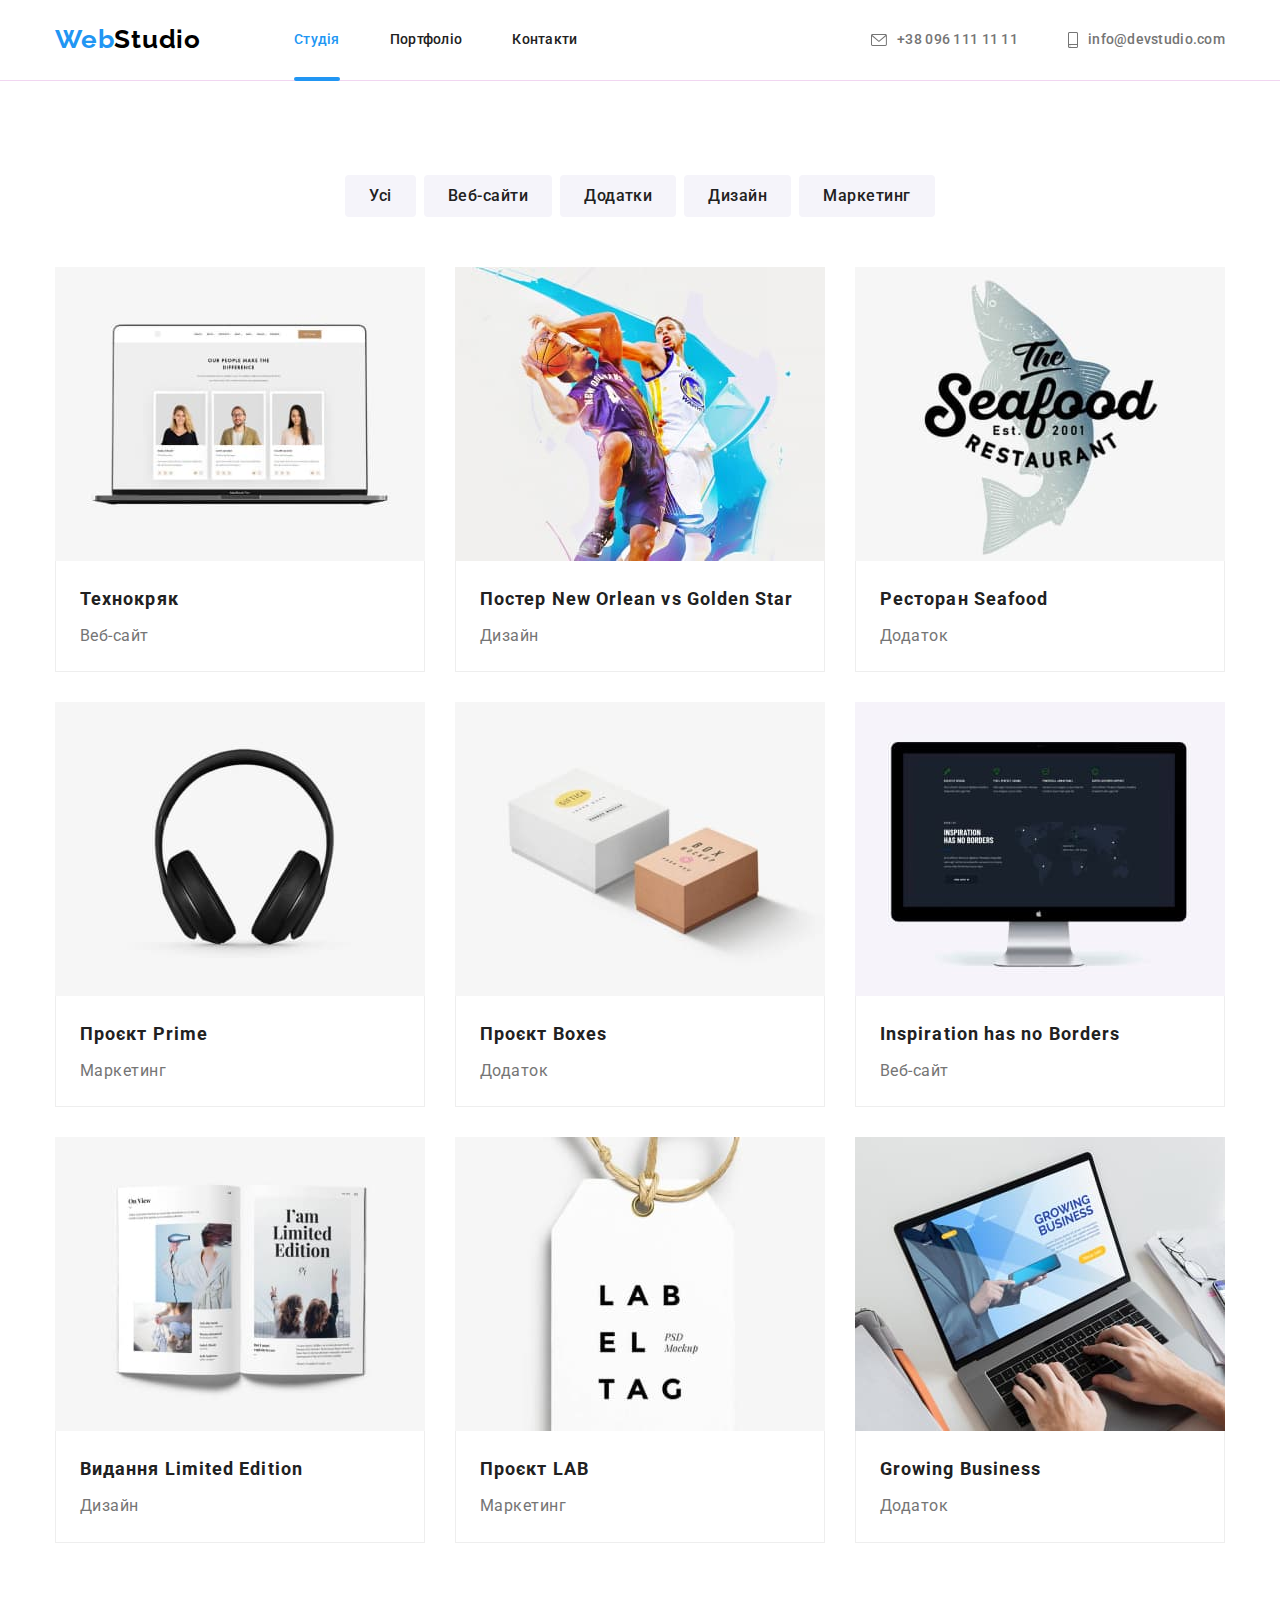
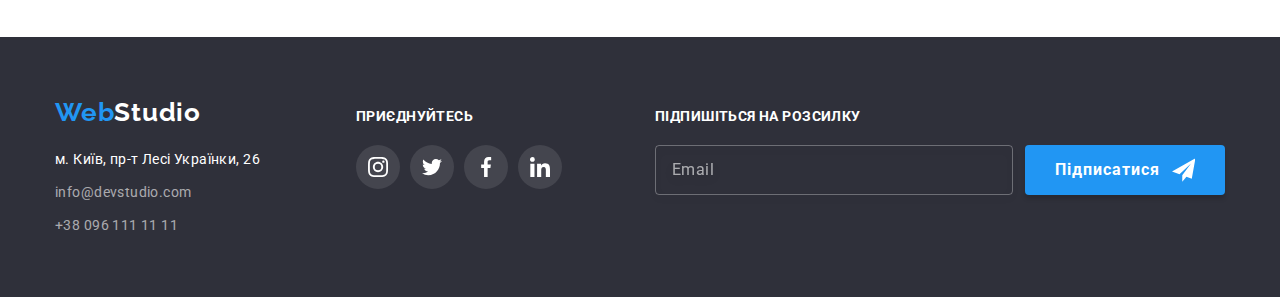
==== portfolio.html @ 98a3b534 "SASS, BEM" ====
<!DOCTYPE html>
<html lang="uk">
  <head>
    <meta charset="UTF-8" />
    <meta http-equiv="X-UA-Compatible" content="IE=edge" />
    <meta name="viewport" content="width=device-width, initial-scale=1.0" />
    <title>WebStudio</title>
    <link
      href="https://fonts.googleapis.com/css2?family=Raleway:wght@700&family=Roboto:wght@400;500;700;900&display=swap"
      rel="stylesheet"
    />
    <link rel="stylesheet" href="./sass/base/_normalize.scss" />
    <link rel="stylesheet" href="./css/main.min.css" />
  </head>
  <body>
    <header class="header">
      <div class="container header-flex">
        <a class="main-logo__link" href="./index.html"
          >Web<span class="main-logo__header">Studio</span></a
        >
        <nav>
          <ul class="site-nav">
            <li class="site-nav__item">
              <a class="site-nav__link site-nav__current" href="./index.html">Студія</a>
            </li>
            <li class="site-nav__item">
              <a class="site-nav__link" href="./portfolio.html">Портфоліо</a>
            </li>
            <li class="site-nav__item"><a class="site-nav__link" href="#">Контакти</a></li>
          </ul>
        </nav>
        <ul class="site-contact">
          <li class="site-contact__item">
            <a class="site-contact__link" href="tel:+380961111111"
              ><span
                ><svg class="site-contact__icon" width="16px" height="12px">
                  <use href="./images/icons.svg#icon-envelope"></use>
                </svg> </span
              >+38 096 111 11 11</a
            >
          </li>
          <li class="site-contact__item">
            <a class="site-contact__link" href="mailto:info@devstudio.com"
              ><span
                ><svg class="site-contact__icon" width="10px" height="16px">
                  <use href="./images/icons.svg#icon-smartphone"></use>
                </svg> </span
              >info@devstudio.com</a
            >
          </li>
        </ul>
      </div>
    </header>
    <main>
      <section class="section">
        <div class="container">
          <ul class="btn-filtr">
            <li class="button-filtr"><button type="button" class="filtr">Усі</button></li>
            <li class="button-filtr"><button type="button" class="filtr">Веб-сайти</button></li>
            <li class="button-filtr"><button type="button" class="filtr">Додатки</button></li>
            <li class="button-filtr"><button type="button" class="filtr">Дизайн</button></li>
            <li class="button-filtr"><button type="button" class="filtr">Маркетинг</button></li>
          </ul>
          <ul class="flex-filtr">
            <li class="filtr-card">
              <a class="portfolio-card" href="#">
                <div class="card-hiden">
                  <img class="image" src="./images/portfolio1.jpg" alt="Макбук" width="370" />
                  <div class="card-overlay">
                    <div class="text-overlay">
                      <p>
                        Ресурс пропонує комплексні пропозиції з різним рівнем функціоналу та
                        сервісів. Все це дозволить відвідувачу отримати вичерпні відомості про
                        компанію чи приватну особу.
                      </p>
                    </div>
                  </div>
                </div>
                <div class="filtr-text">
                  <h3 class="filtr-title">Технокряк</h3>
                  <p class="filtr-item">Веб-сайт</p>
                </div>
              </a>
            </li>
            <li class="filtr-card">
              <a class="portfolio-card" href="#"
                ><div class="card-hiden">
                  <img class="image" src="./images/portfolio2.jpg" alt="Макбук" width="370" />
                  <div class="card-overlay">
                    <div class="text-overlay">
                      <p>
                        Ресурс пропонує комплексні пропозиції з різним рівнем функціоналу та
                        сервісів. Все це дозволить відвідувачу отримати вичерпні відомості про
                        компанію чи приватну особу.
                      </p>
                    </div>
                  </div>
                </div>
                <div class="filtr-text">
                  <h3 class="filtr-title">Постер New Orlean vs Golden Star</h3>
                  <p class="filtr-item">Дизайн</p>
                </div></a
              >
            </li>
            <li class="filtr-card">
              <a class="portfolio-card" href="#"
                ><div class="card-hiden">
                  <img class="image" src="./images/portfolio3.jpg" alt="Макбук" width="370" />
                  <div class="card-overlay">
                    <div class="text-overlay">
                      <p>
                        Ресурс пропонує комплексні пропозиції з різним рівнем функціоналу та
                        сервісів. Все це дозволить відвідувачу отримати вичерпні відомості про
                        компанію чи приватну особу.
                      </p>
                    </div>
                  </div>
                </div>
                <div class="filtr-text">
                  <h3 class="filtr-title">Ресторан Seafood</h3>
                  <p class="filtr-item">Додаток</p>
                </div></a
              >
            </li>
            <li class="filtr-card">
              <a class="portfolio-card" href="#">
                <div class="card-hiden">
                  <img class="image" src="./images/portfolio4.jpg" alt="Макбук" width="370" />
                  <div class="card-overlay">
                    <div class="text-overlay">
                      <p>
                        Ресурс пропонує комплексні пропозиції з різним рівнем функціоналу та
                        сервісів. Все це дозволить відвідувачу отримати вичерпні відомості про
                        компанію чи приватну особу.
                      </p>
                    </div>
                  </div>
                </div>
                <div class="filtr-text">
                  <h3 class="filtr-title">Проєкт Prime</h3>
                  <p class="filtr-item">Маркетинг</p>
                </div></a
              >
            </li>
            <li class="filtr-card">
              <a class="portfolio-card" href="#"
                ><div class="card-hiden">
                  <img class="image" src="./images/portfolio5.jpg" alt="Макбук" width="370" />
                  <div class="card-overlay">
                    <div class="text-overlay">
                      <p>
                        Ресурс пропонує комплексні пропозиції з різним рівнем функціоналу та
                        сервісів. Все це дозволить відвідувачу отримати вичерпні відомості про
                        компанію чи приватну особу.
                      </p>
                    </div>
                  </div>
                </div>
                <div class="filtr-text">
                  <h3 class="filtr-title">Проєкт Boxes</h3>
                  <p class="filtr-item">Додаток</p>
                </div></a
              >
            </li>
            <li class="filtr-card">
              <a class="portfolio-card" href="#"
                ><div class="card-hiden">
                  <img class="image" src="./images/portfolio6.jpg" alt="Макбук" width="370" />
                  <div class="card-overlay">
                    <div class="text-overlay">
                      <p>
                        Ресурс пропонує комплексні пропозиції з різним рівнем функціоналу та
                        сервісів. Все це дозволить відвідувачу отримати вичерпні відомості про
                        компанію чи приватну особу.
                      </p>
                    </div>
                  </div>
                </div>
                <div class="filtr-text">
                  <h3 class="filtr-title">Inspiration has no Borders</h3>
                  <p class="filtr-item">Веб-сайт</p>
                </div></a
              >
            </li>
            <li class="filtr-card">
              <a class="portfolio-card" href="#"
                ><div class="card-hiden">
                  <img class="image" src="./images/portfolio7.jpg" alt="Макбук" width="370" />
                  <div class="card-overlay">
                    <div class="text-overlay">
                      <p>
                        Ресурс пропонує комплексні пропозиції з різним рівнем функціоналу та
                        сервісів. Все це дозволить відвідувачу отримати вичерпні відомості про
                        компанію чи приватну особу.
                      </p>
                    </div>
                  </div>
                </div>
                <div class="filtr-text">
                  <h3 class="filtr-title">Видання Limited Edition</h3>
                  <p class="filtr-item">Дизайн</p>
                </div></a
              >
            </li>
            <li class="filtr-card">
              <a class="portfolio-card" href="#"
                ><div class="card-hiden">
                  <img class="image" src="./images/portfolio8.jpg" alt="Макбук" width="370" />
                  <div class="card-overlay">
                    <div class="text-overlay">
                      <p>
                        Ресурс пропонує комплексні пропозиції з різним рівнем функціоналу та
                        сервісів. Все це дозволить відвідувачу отримати вичерпні відомості про
                        компанію чи приватну особу.
                      </p>
                    </div>
                  </div>
                </div>
                <div class="filtr-text">
                  <h3 class="filtr-title">Проєкт LAB</h3>
                  <p class="filtr-item">Маркетинг</p>
                </div></a
              >
            </li>
            <li class="filtr-card">
              <a class="portfolio-card" href="#"
                ><div class="card-hiden">
                  <img class="image" src="./images/portfolio9.jpg" alt="Макбук" width="370" />
                  <div class="card-overlay">
                    <div class="text-overlay">
                      <p>
                        Ресурс пропонує комплексні пропозиції з різним рівнем функціоналу та
                        сервісів. Все це дозволить відвідувачу отримати вичерпні відомості про
                        компанію чи приватну особу.
                      </p>
                    </div>
                  </div>
                </div>
                <div class="filtr-text">
                  <h3 class="filtr-title">Growing Business</h3>
                  <p class="filtr-item">Додаток</p>
                </div></a
              >
            </li>
          </ul>
        </div>
      </section>
    </main>
    <footer class="page-footer">
      <div class="container footer">
        <div class="box-communications">
          <a class="main-logo__link" href="./index.html"
            >Web<span class="main-logo__footer">Studio</span></a
          >
          <address>
            <ul>
              <li class="contact-footer">
                <a
                  class="contact-footer__map"
                  href="https://goo.gl/maps/gBdrRbUzEKDrqzJC9"
                  target="_blank"
                  rel="noopener noreferrer nofollow"
                >
                  м. Київ, пр-т Лесі Українки, 26
                </a>
              </li>
              <li class="contact-footer">
                <a class="contact-footer__link" href="mailto:info@devstudio.com"
                  >info@devstudio.com</a
                >
              </li>
              <li class="contact-footer">
                <a class="contact-footer__link" href="tel:+380961111111">+38 096 111 11 11</a>
              </li>
            </ul>
          </address>
        </div>
        <div class="box-subscribe">
          <h2 class="subscribe-caption">приєднуйтесь</h2>
          <ul class="subscribe-set">
            <li class="subscribe-set__item">
              <a class="subscribe-set__link" href="#">
                <svg width="20" height="20">
                  <use href="./images/icons.svg#icon-instagram"></use>
                </svg>
              </a>
            </li>
            <li class="subscribe-set__item">
              <a class="subscribe-set__link" href="#">
                <svg width="20" height="20">
                  <use href="./images/icons.svg#icon-twitter"></use>
                </svg>
              </a>
            </li>
            <li class="subscribe-set__item">
              <a class="subscribe-set__link" href="#">
                <svg width="20" height="20">
                  <use href="./images/icons.svg#icon-facebook"></use>
                </svg>
              </a>
            </li>
            <li class="subscribe-set__item">
              <a class="subscribe-set__link" href="#">
                <svg width="20" height="20">
                  <use href="./images/icons.svg#icon-linkedin"></use>
                </svg>
              </a>
            </li>
          </ul>
        </div>
        <div class="box-spam">
          <p class="spam-caption">Підпишіться на розсилку</p>
          <form class="form-spam" action="">
            <label></label>
            <input
              class="form-spam__input"
              type="email"
              name="mail"
              id="mail"
              placeholder="Email"
            />
            <button class="form-spam__button" type="submit">
              Підписатися<svg class="form-spam__icon">
                <use href="./images/icons.svg#telegram-icon"></use>
              </svg>
            </button>
          </form>
        </div>
      </div>
    </footer>
  </body>
</html>
---- css/main.min.css ----
:root{--main-text-color: rgba(33, 33, 33, 1);--lead-text-color: rgba(117, 117, 117, 1);--accent-text-color: rgba(255, 255, 255, 1);--accent-color: rgba(255, 255, 255, 0.6);--hover-text-color: rgba(33, 150, 243, 1);--primary-bg-color: rgba(47, 48, 58, 1);--logo-text-color: rgba(0, 0, 0, 1);--function-time: cubic-bezier(0.4, 0, 0.2, 1)}/*! modern-normalize v1.1.0 | MIT License | https://github.com/sindresorhus/modern-normalize */*,::before,::after{-webkit-box-sizing:border-box;box-sizing:border-box}html{line-height:1.15;-webkit-text-size-adjust:100%;-moz-tab-size:4;-o-tab-size:4;tab-size:4}body{margin:0;font-family:system-ui,-apple-system,"Segoe UI",Roboto,Helvetica,Arial,sans-serif,"Apple Color Emoji","Segoe UI Emoji"}hr{height:0;color:inherit}abbr[title]{-webkit-text-decoration:underline dotted;text-decoration:underline dotted}b,strong{font-weight:bolder}code,kbd,samp,pre{font-family:ui-monospace,SFMono-Regular,Consolas,"Liberation Mono",Menlo,monospace;font-size:1em}small{font-size:80%}sub,sup{font-size:75%;line-height:0;position:relative;vertical-align:baseline}sub{bottom:-0.25em}sup{top:-0.5em}table{text-indent:0;border-color:inherit}button,input,optgroup,select,textarea{font-family:inherit;font-size:100%;line-height:1.15;margin:0}button,select{text-transform:none}button,[type=button],[type=reset],[type=submit]{-webkit-appearance:button}::-moz-focus-inner{border-style:none;padding:0}:-moz-focusring{outline:1px dotted ButtonText}:-moz-ui-invalid{box-shadow:none}legend{padding:0}progress{vertical-align:baseline}::-webkit-inner-spin-button,::-webkit-outer-spin-button{height:auto}[type=search]{-webkit-appearance:textfield;outline-offset:-2px}::-webkit-search-decoration{-webkit-appearance:none}::-webkit-file-upload-button{-webkit-appearance:button;font:inherit}summary{display:list-item}body{color:var(--main-text-color);font-family:"roboto",sans-serif;background-color:var(--accent-text-color)}a{text-decoration:none}h1,h2,h3,p{margin:0;padding:0}img{display:block;max-width:100%;height:auto}ul{list-style:none;margin:0;padding:0}.container{width:1200px;padding-left:15px;padding-right:15px;margin:0 auto}.section{padding-top:94px;padding-bottom:94px}.header{border-bottom:1px solid rgba(238,204,238,.8)}.header-flex{display:-webkit-box;display:-ms-flexbox;display:flex;-webkit-box-align:center;-ms-flex-align:center;align-items:center}.site-nav{display:-webkit-box;display:-ms-flexbox;display:flex;padding-left:93px}.site-nav__item:not(:last-child){margin-right:50px}.site-nav__link{position:relative;display:block;padding-top:32px;padding-bottom:32px;color:inherit;font-family:inherit;font-weight:500;font-size:14px;line-height:1.14;letter-spacing:.02em;-webkit-transition:color 250ms var(--function-time);transition:color 250ms var(--function-time)}.site-nav__link:hover,.site-nav__link:focus{color:var(--hover-text-color)}.site-nav__current{color:var(--hover-text-color)}.site-nav__current::after{position:absolute;left:0;bottom:-1px;content:"";display:block;width:100%;height:4px;background-color:var(--hover-text-color);border-radius:4px}.site-contact{display:-webkit-box;display:-ms-flexbox;display:flex;margin-left:auto}.site-contact__item:not(:last-child){margin-right:50px}.site-contact__link{display:-webkit-box;display:-ms-flexbox;display:flex;-webkit-box-align:center;-ms-flex-align:center;align-items:center;padding-top:32px;padding-bottom:32px;color:var(--lead-text-color);font-family:inherit;font-weight:500;font-size:14px;line-height:1.14;letter-spacing:.02em;-webkit-transition:color 250ms var(--function-time);transition:color 250ms var(--function-time)}.site-contact__link:hover,.site-contact__link:focus{color:var(--hover-text-color)}.site-contact__icon{display:-webkit-box;display:-ms-flexbox;display:flex;margin-right:10px;fill:currentColor}.site-contact__icon:hover,.site-contact__icon:focus{fill:var(--hover-text-color)}.main-logo__link{color:var(--hover-text-color);font-family:"Raleway",sans-serif;font-weight:700;font-size:26px;line-height:1.2;letter-spacing:.03em}.main-logo__header{color:var(--logo-text-color)}.main-logo__footer{color:var(--accent-text-color)}.page-order{padding-top:200px;padding-bottom:200px;max-width:1600px;background-color:var(--primary-bg-color);text-align:center;min-height:600px;margin-left:auto;margin-right:auto;background-image:-webkit-gradient(linear, left top, right top, from(rgba(47, 48, 58, 0.4)), to(rgba(47, 48, 58, 0.4))),url(../images/background.jpg);background-image:linear-gradient(to right, rgba(47, 48, 58, 0.4), rgba(47, 48, 58, 0.4)),url(../images/background.jpg);background-size:cover;background-position:center;background-repeat:no-repeat}.page-order__caption{max-width:696px;margin:0 auto 30px;color:var(--accent-text-color);font-weight:900;font-size:44px;line-height:1.4;letter-spacing:.06em;text-transform:uppercase}.page-order__button{padding:10px 32px;border-radius:4px;border:1px rgba(0,0,0,0);color:var(--accent-text-color);background-color:var(--hover-text-color);font-family:inherit;font-weight:700;font-size:16px;line-height:1.9;text-align:center;letter-spacing:.06em;cursor:pointer}.backdrop{position:fixed;content:"";top:0;left:0;width:100%;height:100%;background:rgba(0,0,0,.2);-webkit-transition:opacity 250ms var(--function-time);transition:opacity 250ms var(--function-time)}.is-hidden{opacity:0;pointer-events:none}.is-hidden .modal{-webkit-transform:translate(-50%, -50%) scale(1.1);transform:translate(-50%, -50%) scale(1.1)}.modal{position:absolute;top:50%;left:50%;width:528px;max-height:581px;height:100%;overflow:auto;background:var(--accent-text-color);-webkit-box-shadow:0px 1px 3px rgba(0,0,0,.12),0px 1px 1px rgba(0,0,0,.14),0px 2px 1px rgba(0,0,0,.2);box-shadow:0px 1px 3px rgba(0,0,0,.12),0px 1px 1px rgba(0,0,0,.14),0px 2px 1px rgba(0,0,0,.2);border-radius:4px;-webkit-transform:translate(-50%, -50%) scale(1);transform:translate(-50%, -50%) scale(1);-webkit-transition:-webkit-transform 250ms var(--function-time);transition:-webkit-transform 250ms var(--function-time);transition:transform 250ms var(--function-time);transition:transform 250ms var(--function-time), -webkit-transform 250ms var(--function-time)}.button-close{position:absolute;right:8px;top:8px;width:30px;height:30px;border-radius:50%;border:rgba(0,0,0,0);cursor:pointer}.button-close__icon{position:absolute;top:50%;left:50%;-webkit-transform:translate(-50%, -50%);transform:translate(-50%, -50%);fill:#000;-webkit-transition:fill 250ms var(--function-time);transition:fill 250ms var(--function-time)}.button-close__icon:hover,.button-close__icon:focus{fill:var(--hover-text-color)}.modal-box{display:-webkit-box;display:-ms-flexbox;display:flex;-webkit-box-orient:vertical;-webkit-box-direction:normal;-ms-flex-direction:column;flex-direction:column;padding:40px 40px}.modal-box__text{margin-bottom:12px;font-size:20px;line-height:1.15;text-align:center;letter-spacing:.03em;color:#212121}.modal-form{display:-webkit-box;display:-ms-flexbox;display:flex;-webkit-box-orient:vertical;-webkit-box-direction:normal;-ms-flex-direction:column;flex-direction:column;margin-bottom:10px}.modal-form:nth-child(4){margin-bottom:20px}.modal-form__label{margin-bottom:4px;font-size:12px;line-height:1.16;letter-spacing:.01em;color:var(--lead-text-color)}.modal-form__meta{position:relative}.modal-form__input{width:100%;padding-left:42px;padding-top:12px;padding-bottom:12px;height:40px;outline:none;border:1px solid rgba(33,33,33,.2);border-radius:4px;cursor:pointer;-webkit-transition:border 250ms var(--function-time);transition:border 250ms var(--function-time)}.modal-form__input:focus-within{border:1px solid var(--hover-text-color)}.modal-form__icon{position:absolute;top:50%;left:12px;-webkit-transform:translateY(-50%);transform:translateY(-50%);fill:var(--main-text-color);width:18px;height:18px;-webkit-transition:fill 250ms var(--function-time);transition:fill 250ms var(--function-time)}.modal-form__meta:focus-within .modal-form__icon{fill:var(--hover-text-color)}.modal_form__feedback{width:100%;height:120px;padding:12px 16px;outline:none;resize:none;cursor:pointer;border:1px solid rgba(33,33,33,.2);border-radius:4px;-webkit-transition:border 250ms var(--function-time);transition:border 250ms var(--function-time)}.modal_form__feedback::-webkit-input-placeholder{font-size:12px;line-height:1.2;letter-spacing:.01em;color:rgba(117,117,117,.5)}.modal_form__feedback::-moz-placeholder{font-size:12px;line-height:1.2;letter-spacing:.01em;color:rgba(117,117,117,.5)}.modal_form__feedback:-ms-input-placeholder{font-size:12px;line-height:1.2;letter-spacing:.01em;color:rgba(117,117,117,.5)}.modal_form__feedback::-ms-input-placeholder{font-size:12px;line-height:1.2;letter-spacing:.01em;color:rgba(117,117,117,.5)}.modal_form__feedback::placeholder{font-size:12px;line-height:1.2;letter-spacing:.01em;color:rgba(117,117,117,.5)}.modal_form__feedback:focus{border:1px solid var(--hover-text-color)}.modal-checkbox{display:-webkit-box;display:-ms-flexbox;display:flex;-webkit-box-pack:center;-ms-flex-pack:center;justify-content:center;margin-bottom:30px}.modal-checkbox__label{display:-webkit-box;display:-ms-flexbox;display:flex;-webkit-box-align:center;-ms-flex-align:center;align-items:center;gap:7px;color:var(--lead-text-color);font-size:14px;line-height:1.71;letter-spacing:.03em}.modal-checkbox__input{position:absolute;width:1px;height:1px;margin:-1px;border:0;padding:0;clip:rect(0 0 0 0);overflow:hidden}.modal-checkbox__input:checked+.modal-checkbox__icon{border-color:rgba(0,0,0,0);background-size:contain;background-color:var(--hover-text-color);background-image:url("../images/check.svg");background-origin:border-box}.modal-checkbox__icon{display:inline-block;width:16px;height:15px;border:2px solid var(--main-text-color);border-radius:4px;-webkit-transition:background-color 250ms var(--function-time),border 250ms var(--function-time);transition:background-color 250ms var(--function-time),border 250ms var(--function-time)}.modal-checkbox__link{color:var(--hover-text-color);text-decoration:underline}.modal-button{display:-webkit-box;display:-ms-flexbox;display:flex;-webkit-box-pack:center;-ms-flex-pack:center;justify-content:center}.button-send{width:200px;height:50px;font-weight:700;font-size:16px;line-height:1.9;letter-spacing:.06em;color:var(--accent-text-color);cursor:pointer;background-color:var(--hover-text-color);-webkit-box-shadow:0px 4px 4px rgba(0,0,0,.15);box-shadow:0px 4px 4px rgba(0,0,0,.15);border-radius:4px;border-color:rgba(0,0,0,0)}.main-skill{display:-webkit-box;display:-ms-flexbox;display:flex}.main-skill__item:not(:last-child){margin-right:30px}.main-skill__meta{display:-webkit-box;display:-ms-flexbox;display:flex;-webkit-box-align:center;-ms-flex-align:center;align-items:center;-webkit-box-pack:center;-ms-flex-pack:center;justify-content:center;width:270px;height:120px;margin-bottom:30px;background:#f5f4fa;border-radius:4px}.main-skill__icon{width:270px;height:120px}.main-skill__caption{margin-bottom:10px;font-weight:700;font-size:14px;line-height:1.14;letter-spacing:.03em;text-transform:uppercase}.main-skill__text{color:var(--lead-text-color);font-size:14px;line-height:1.7;letter-spacing:.03em}.study{padding-top:0}.study-caption{margin-bottom:50px;font-size:36px;line-height:1.2;text-align:center;letter-spacing:.03em}.product-set{display:-webkit-box;display:-ms-flexbox;display:flex}.product-set__item:not(:last-child){margin-right:30px}.product-set__box{position:relative}.product-set__case{display:inline-block;position:absolute;left:0;bottom:0;width:100%;height:70px;background-color:rgba(47,48,58,.8)}.product-set__text{position:absolute;top:50%;left:50%;-webkit-transform:translate(-50%, -50%);transform:translate(-50%, -50%);font-size:14px;line-height:1.2;letter-spacing:.03em;text-transform:uppercase;color:var(--accent-text-color)}.team{background:#f5f4fa}.team-caption{margin-bottom:50px;font-size:36px;line-height:1.2;text-align:center;letter-spacing:.03em}.team-card{display:-webkit-box;display:-ms-flexbox;display:flex}.team-card__item{background-color:var(--accent-text-color);-webkit-box-shadow:0px 1px 3px rgba(0,0,0,.12),0px 1px 1px rgba(0,0,0,.14),0px 2px 1px rgba(0,0,0,.2);box-shadow:0px 1px 3px rgba(0,0,0,.12),0px 1px 1px rgba(0,0,0,.14),0px 2px 1px rgba(0,0,0,.2);border-radius:0px 0px 4px 4px}.team-card__item:not(:last-child){margin-right:30px}.team-card__meta{padding-top:30px}.team-card__name{margin-bottom:10px;font-weight:500;font-size:16px;line-height:1.9;letter-spacing:.03em;text-align:center}.team-card__profession{color:var(--lead-text-color);font-size:16px;line-height:1.2;letter-spacing:.03em;text-align:center}.team-contact{display:-webkit-box;display:-ms-flexbox;display:flex;-webkit-box-align:center;-ms-flex-align:center;align-items:center;-webkit-box-pack:center;-ms-flex-pack:center;justify-content:center;gap:10px;padding:16px 32px 30px}.team-contact__item{width:44px;height:44px}.team-contact__link{display:-webkit-box;display:-ms-flexbox;display:flex;-webkit-box-align:center;-ms-flex-align:center;align-items:center;-webkit-box-pack:center;-ms-flex-pack:center;justify-content:center;width:100%;height:100%;fill:#afb1b8;border-radius:50%;background-color:var(--accent-text-color);-webkit-transition:fill 250ms var(--function-time),background-color 250ms var(--function-time);transition:fill 250ms var(--function-time),background-color 250ms var(--function-time)}.team-contact__link:hover,.team-contact__link:focus{fill:var(--accent-text-color);background-color:#2196f3}.clients-caption{margin-bottom:50px;font-size:36px;line-height:1.2;text-align:center;letter-spacing:.03em}.clients-set{display:-webkit-box;display:-ms-flexbox;display:flex;-webkit-box-pack:center;-ms-flex-pack:center;justify-content:center;-webkit-box-align:center;-ms-flex-align:center;align-items:center;gap:30px}.clients-set__icon{display:-webkit-box;display:-ms-flexbox;display:flex;-webkit-box-align:center;-ms-flex-align:center;align-items:center;-webkit-box-pack:center;-ms-flex-pack:center;justify-content:center;width:170px;height:92px;fill:#afb1b8;border-radius:4px;border:1px solid #afb1b8;-webkit-transition:fill 250ms var(--function-time),border 250ms var(--function-time);transition:fill 250ms var(--function-time),border 250ms var(--function-time)}.clients-set__icon:hover,.clients-set__icon:focus{fill:#2196f3;border:1px solid #2196f3}.clients-set__icon:focus .clients-set__link,.clients-set__icon:hover .clients-set__link{fill:#2196f3}.clients-set__link{fill:#afb1b8;-webkit-transition:fill 250ms var(--function-time);transition:fill 250ms var(--function-time)}.page-footer{padding-top:60px;padding-bottom:60px;background-color:var(--primary-bg-color)}.footer{display:-webkit-box;display:-ms-flexbox;display:flex;-webkit-box-align:baseline;-ms-flex-align:baseline;align-items:baseline}.box-communications{width:231px}.contact-footer{margin-bottom:9px;font-style:normal;font-weight:400;font-size:14px;line-height:1.7;letter-spacing:.03em;color:var(--accent-color)}.contact-footer:first-child{margin-top:20px}.contact-footer:last-child{margin-bottom:0px}.contact-footer__map{color:var(--accent-text-color)}.contact-footer__map:hover,.contact-footer__map:focus{color:var(--hover-text-color)}.contact-footer__link{color:var(--accent-color)}.contact-footer__link:hover,.contact-footer__link:focus{color:var(--hover-text-color)}.box-subscribe{margin-left:70px}.subscribe-caption{color:var(--accent-text-color);margin-bottom:20px;font-size:14px;line-height:1.2;letter-spacing:.03em;text-transform:uppercase}.subscribe-set{display:-webkit-box;display:-ms-flexbox;display:flex;-webkit-box-align:baseline;-ms-flex-align:baseline;align-items:baseline;-webkit-box-pack:center;-ms-flex-pack:center;justify-content:center;gap:10px}.subscribe-set__item{width:44px;height:44px}.subscribe-set__link{display:-webkit-box;display:-ms-flexbox;display:flex;-webkit-box-align:center;-ms-flex-align:center;align-items:center;-webkit-box-pack:center;-ms-flex-pack:center;justify-content:center;width:100%;height:100%;fill:var(--accent-text-color);border-radius:50%;background-color:rgba(255,255,255,.1);-webkit-transition:background-color 250ms var(--function-time);transition:background-color 250ms var(--function-time)}.subscribe-set__link:hover,.subscribe-set__link:focus{background-color:#2196f3}.box-spam{margin-left:93px}.spam-caption{margin-bottom:20px;font-weight:700;font-size:14px;line-height:1.2;letter-spacing:.03em;text-transform:uppercase;color:var(--accent-text-color)}.form-spam{display:-webkit-box;display:-ms-flexbox;display:flex}.form-spam__input{width:358px;height:50px;padding-top:15px;padding-bottom:15px;padding-left:16px;color:var(--accent-text-color);outline:none;background:rgba(0,0,0,0);border:1px solid rgba(255,255,255,.3);-webkit-filter:drop-shadow(0px 4px 4px rgba(0, 0, 0, 0.15));filter:drop-shadow(0px 4px 4px rgba(0, 0, 0, 0.15));border-radius:4px}.form-spam__input::-webkit-input-placeholder{font-weight:400;font-size:16px;line-height:1.3;letter-spacing:.03em;color:rgba(255,255,255,.6)}.form-spam__input::-moz-placeholder{font-weight:400;font-size:16px;line-height:1.3;letter-spacing:.03em;color:rgba(255,255,255,.6)}.form-spam__input:-ms-input-placeholder{font-weight:400;font-size:16px;line-height:1.3;letter-spacing:.03em;color:rgba(255,255,255,.6)}.form-spam__input::-ms-input-placeholder{font-weight:400;font-size:16px;line-height:1.3;letter-spacing:.03em;color:rgba(255,255,255,.6)}.form-spam__input::placeholder{font-weight:400;font-size:16px;line-height:1.3;letter-spacing:.03em;color:rgba(255,255,255,.6)}.form-spam__button{display:-webkit-box;display:-ms-flexbox;display:flex;-webkit-box-align:center;-ms-flex-align:center;align-items:center;text-align:center;margin-left:12px;padding:10px 28px;width:200px;height:50px;cursor:pointer;font-weight:700;font-size:16px;line-height:1.88;letter-spacing:.06em;color:var(--accent-text-color);background:var(--hover-text-color);-webkit-box-shadow:0px 4px 4px rgba(0,0,0,.15);box-shadow:0px 4px 4px rgba(0,0,0,.15);border-radius:4px;border-color:rgba(0,0,0,0)}.form-spam__icon{margin-left:12px;width:24px;height:24px;fill:var(--accent-text-color)}.btn-filtr{display:-webkit-box;display:-ms-flexbox;display:flex;margin-bottom:50px;-webkit-box-pack:center;-ms-flex-pack:center;justify-content:center;-webkit-box-align:center;-ms-flex-align:center;align-items:center}.btn-filtr>.button-filtr:not(:last-child){margin-right:8px}.filtr{display:inline-block;padding:6px 22px;color:inherit;cursor:pointer;font-family:inherit;font-weight:500;font-size:16px;line-height:1.6;text-align:center;letter-spacing:.03em;background:#f5f4fa;border-radius:4px;border-color:rgba(0,0,0,0);-webkit-transition:color 250ms var(--function-time),background-color 250ms var(--function-time),-webkit-box-shadow 250ms var(--function-time);transition:color 250ms var(--function-time),background-color 250ms var(--function-time),-webkit-box-shadow 250ms var(--function-time);transition:color 250ms var(--function-time),background-color 250ms var(--function-time),box-shadow 250ms var(--function-time);transition:color 250ms var(--function-time),background-color 250ms var(--function-time),box-shadow 250ms var(--function-time),-webkit-box-shadow 250ms var(--function-time)}.flex-filtr{display:-webkit-box;display:-ms-flexbox;display:flex;-ms-flex-wrap:wrap;flex-wrap:wrap}.flex-filtr>.filtr-card:not(:nth-child(3n)){margin-right:30px}.filtr:hover,.filtr:focus{color:var(--accent-text-color);background-color:var(--hover-text-color);-webkit-box-shadow:0px 3px 1px rgba(0,0,0,.1),0px 1px 2px rgba(0,0,0,.08),0px 2px 2px rgba(0,0,0,.12);box-shadow:0px 3px 1px rgba(0,0,0,.1),0px 1px 2px rgba(0,0,0,.08),0px 2px 2px rgba(0,0,0,.12)}.filtr-card:not(:nth-child(n+7)){margin-bottom:30px}.portfolio-card{display:block;-webkit-transition:-webkit-box-shadow 250ms var(--function-time);transition:-webkit-box-shadow 250ms var(--function-time);transition:box-shadow 250ms var(--function-time);transition:box-shadow 250ms var(--function-time), -webkit-box-shadow 250ms var(--function-time)}.portfolio-card:hover,.portfolio-card:focus{-webkit-box-shadow:0px 1px 1px rgba(0,0,0,.12),0px 4px 4px rgba(0,0,0,.06),1px 4px 6px rgba(0,0,0,.16);box-shadow:0px 1px 1px rgba(0,0,0,.12),0px 4px 4px rgba(0,0,0,.06),1px 4px 6px rgba(0,0,0,.16)}.filtr-text{padding:20px 24px;border-bottom:1px solid #eee;border-left:1px solid #eee;border-right:1px solid #eee}.filtr-title{color:var(--main-text-color);margin-bottom:4px;font-weight:700;font-size:18px;line-height:2;letter-spacing:.06em}.filtr-item{color:var(--lead-text-color);font-size:16px;line-height:1.9;letter-spacing:.03em}.card-hiden{position:relative;overflow:hidden}.card-overlay{display:inline-block;position:absolute;left:0;bottom:0;width:100%;height:100%;-webkit-transform:translateY(100%);transform:translateY(100%);-webkit-transition:-webkit-transform 250ms var(--function-time);transition:-webkit-transform 250ms var(--function-time);transition:transform 250ms var(--function-time);transition:transform 250ms var(--function-time), -webkit-transform 250ms var(--function-time);background-color:rgba(33,150,243,.9)}.text-overlay{position:absolute;padding:63px 24px;font-size:18px;line-height:1.56;letter-spacing:.03em;color:var(--accent-text-color)}.portfolio-card:hover .card-overlay{-webkit-transform:translateY(0);transform:translateY(0)}/*# sourceMappingURL=main.min.css.map */
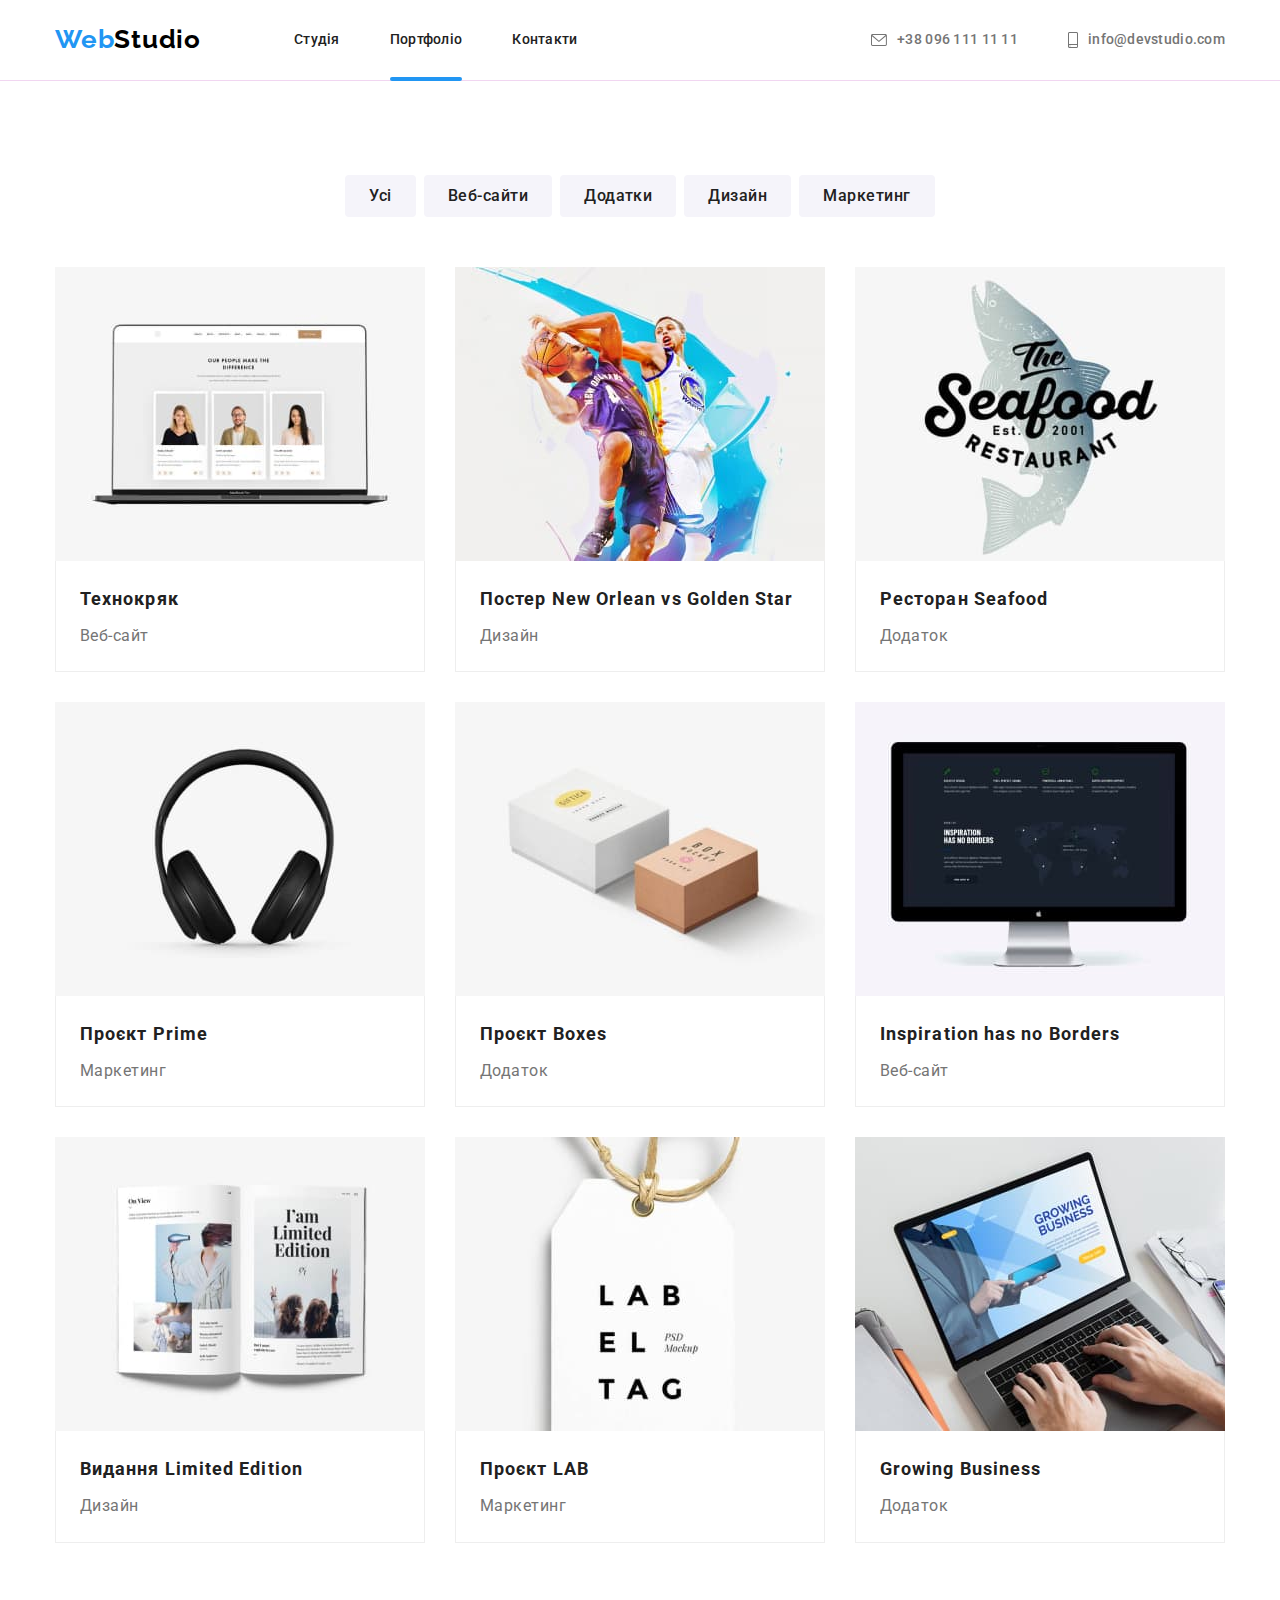
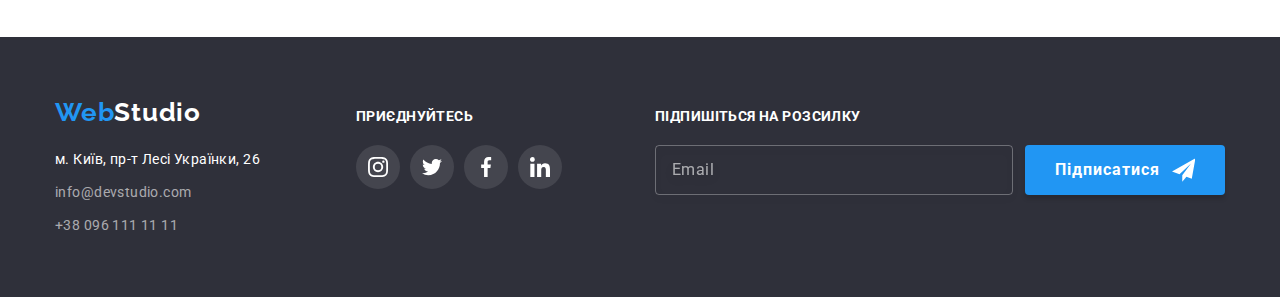
==== commit b9bda9a0: "SASS BEM Portfoplio" ====
--- a/portfolio.html
+++ b/portfolio.html
@@ -21,10 +21,10 @@
         <nav>
           <ul class="site-nav">
             <li class="site-nav__item">
-              <a class="site-nav__link site-nav__current" href="./index.html">Студія</a>
+              <a class="site-nav__link" href="./index.html">Студія</a>
             </li>
             <li class="site-nav__item">
-              <a class="site-nav__link" href="./portfolio.html">Портфоліо</a>
+              <a class="site-nav__link site-nav__current" href="./portfolio.html">Портфоліо</a>
             </li>
             <li class="site-nav__item"><a class="site-nav__link" href="#">Контакти</a></li>
           </ul>
@@ -54,191 +54,201 @@
     <main>
       <section class="section">
         <div class="container">
-          <ul class="btn-filtr">
-            <li class="button-filtr"><button type="button" class="filtr">Усі</button></li>
-            <li class="button-filtr"><button type="button" class="filtr">Веб-сайти</button></li>
-            <li class="button-filtr"><button type="button" class="filtr">Додатки</button></li>
-            <li class="button-filtr"><button type="button" class="filtr">Дизайн</button></li>
-            <li class="button-filtr"><button type="button" class="filtr">Маркетинг</button></li>
+          <ul class="filtr-set">
+            <li class="filtr-set__item">
+              <button type="button" class="filtr-set__button">Усі</button>
+            </li>
+            <li class="filtr-set__item">
+              <button type="button" class="filtr-set__button">Веб-сайти</button>
+            </li>
+            <li class="filtr-set__item">
+              <button type="button" class="filtr-set__button">Додатки</button>
+            </li>
+            <li class="filtr-set__item">
+              <button type="button" class="filtr-set__button">Дизайн</button>
+            </li>
+            <li class="filtr-set__item">
+              <button type="button" class="filtr-set__button">Маркетинг</button>
+            </li>
           </ul>
-          <ul class="flex-filtr">
-            <li class="filtr-card">
-              <a class="portfolio-card" href="#">
-                <div class="card-hiden">
+          <ul class="product-card">
+            <li class="product-card__item">
+              <a class="product-card__link" href="#">
+                <div class="product-card__icon">
                   <img class="image" src="./images/portfolio1.jpg" alt="Макбук" width="370" />
-                  <div class="card-overlay">
-                    <div class="text-overlay">
-                      <p>
-                        Ресурс пропонує комплексні пропозиції з різним рівнем функціоналу та
-                        сервісів. Все це дозволить відвідувачу отримати вичерпні відомості про
-                        компанію чи приватну особу.
-                      </p>
-                    </div>
-                  </div>
-                </div>
-                <div class="filtr-text">
-                  <h3 class="filtr-title">Технокряк</h3>
-                  <p class="filtr-item">Веб-сайт</p>
-                </div>
-              </a>
-            </li>
-            <li class="filtr-card">
-              <a class="portfolio-card" href="#"
-                ><div class="card-hiden">
+                  <div class="overlay-card">
+                    <div class="overlay-card__text">
+                      <p>
+                        Ресурс пропонує комплексні пропозиції з різним рівнем функціоналу та
+                        сервісів. Все це дозволить відвідувачу отримати вичерпні відомості про
+                        компанію чи приватну особу.
+                      </p>
+                    </div>
+                  </div>
+                </div>
+                <div class="product-card__box">
+                  <h3 class="product-card__name">Технокряк</h3>
+                  <p class="product-card__filtr">Веб-сайт</p>
+                </div>
+              </a>
+            </li>
+            <li class="product-card__item">
+              <a class="product-card__link" href="#"
+                ><div class="product-card__icon">
                   <img class="image" src="./images/portfolio2.jpg" alt="Макбук" width="370" />
-                  <div class="card-overlay">
-                    <div class="text-overlay">
-                      <p>
-                        Ресурс пропонує комплексні пропозиції з різним рівнем функціоналу та
-                        сервісів. Все це дозволить відвідувачу отримати вичерпні відомості про
-                        компанію чи приватну особу.
-                      </p>
-                    </div>
-                  </div>
-                </div>
-                <div class="filtr-text">
-                  <h3 class="filtr-title">Постер New Orlean vs Golden Star</h3>
-                  <p class="filtr-item">Дизайн</p>
-                </div></a
-              >
-            </li>
-            <li class="filtr-card">
-              <a class="portfolio-card" href="#"
-                ><div class="card-hiden">
+                  <div class="overlay-card">
+                    <div class="overlay-card__text">
+                      <p>
+                        Ресурс пропонує комплексні пропозиції з різним рівнем функціоналу та
+                        сервісів. Все це дозволить відвідувачу отримати вичерпні відомості про
+                        компанію чи приватну особу.
+                      </p>
+                    </div>
+                  </div>
+                </div>
+                <div class="product-card__box">
+                  <h3 class="product-card__name">Постер New Orlean vs Golden Star</h3>
+                  <p class="product-card__filtr">Дизайн</p>
+                </div></a
+              >
+            </li>
+            <li class="product-card__item">
+              <a class="product-card__link" href="#"
+                ><div class="product-card__icon">
                   <img class="image" src="./images/portfolio3.jpg" alt="Макбук" width="370" />
-                  <div class="card-overlay">
-                    <div class="text-overlay">
-                      <p>
-                        Ресурс пропонує комплексні пропозиції з різним рівнем функціоналу та
-                        сервісів. Все це дозволить відвідувачу отримати вичерпні відомості про
-                        компанію чи приватну особу.
-                      </p>
-                    </div>
-                  </div>
-                </div>
-                <div class="filtr-text">
-                  <h3 class="filtr-title">Ресторан Seafood</h3>
-                  <p class="filtr-item">Додаток</p>
-                </div></a
-              >
-            </li>
-            <li class="filtr-card">
-              <a class="portfolio-card" href="#">
-                <div class="card-hiden">
+                  <div class="overlay-card">
+                    <div class="overlay-card__text">
+                      <p>
+                        Ресурс пропонує комплексні пропозиції з різним рівнем функціоналу та
+                        сервісів. Все це дозволить відвідувачу отримати вичерпні відомості про
+                        компанію чи приватну особу.
+                      </p>
+                    </div>
+                  </div>
+                </div>
+                <div class="product-card__box">
+                  <h3 class="product-card__name">Ресторан Seafood</h3>
+                  <p class="product-card__filtr">Додаток</p>
+                </div></a
+              >
+            </li>
+            <li class="product-card__item">
+              <a class="product-card__link" href="#">
+                <div class="product-card__icon">
                   <img class="image" src="./images/portfolio4.jpg" alt="Макбук" width="370" />
-                  <div class="card-overlay">
-                    <div class="text-overlay">
-                      <p>
-                        Ресурс пропонує комплексні пропозиції з різним рівнем функціоналу та
-                        сервісів. Все це дозволить відвідувачу отримати вичерпні відомості про
-                        компанію чи приватну особу.
-                      </p>
-                    </div>
-                  </div>
-                </div>
-                <div class="filtr-text">
-                  <h3 class="filtr-title">Проєкт Prime</h3>
-                  <p class="filtr-item">Маркетинг</p>
-                </div></a
-              >
-            </li>
-            <li class="filtr-card">
-              <a class="portfolio-card" href="#"
-                ><div class="card-hiden">
+                  <div class="overlay-card">
+                    <div class="overlay-card__text">
+                      <p>
+                        Ресурс пропонує комплексні пропозиції з різним рівнем функціоналу та
+                        сервісів. Все це дозволить відвідувачу отримати вичерпні відомості про
+                        компанію чи приватну особу.
+                      </p>
+                    </div>
+                  </div>
+                </div>
+                <div class="product-card__box">
+                  <h3 class="product-card__name">Проєкт Prime</h3>
+                  <p class="product-card__filtr">Маркетинг</p>
+                </div></a
+              >
+            </li>
+            <li class="product-card__item">
+              <a class="product-card__link" href="#"
+                ><div class="product-card__icon">
                   <img class="image" src="./images/portfolio5.jpg" alt="Макбук" width="370" />
-                  <div class="card-overlay">
-                    <div class="text-overlay">
-                      <p>
-                        Ресурс пропонує комплексні пропозиції з різним рівнем функціоналу та
-                        сервісів. Все це дозволить відвідувачу отримати вичерпні відомості про
-                        компанію чи приватну особу.
-                      </p>
-                    </div>
-                  </div>
-                </div>
-                <div class="filtr-text">
-                  <h3 class="filtr-title">Проєкт Boxes</h3>
-                  <p class="filtr-item">Додаток</p>
-                </div></a
-              >
-            </li>
-            <li class="filtr-card">
-              <a class="portfolio-card" href="#"
-                ><div class="card-hiden">
+                  <div class="overlay-card">
+                    <div class="overlay-card__text">
+                      <p>
+                        Ресурс пропонує комплексні пропозиції з різним рівнем функціоналу та
+                        сервісів. Все це дозволить відвідувачу отримати вичерпні відомості про
+                        компанію чи приватну особу.
+                      </p>
+                    </div>
+                  </div>
+                </div>
+                <div class="product-card__box">
+                  <h3 class="product-card__name">Проєкт Boxes</h3>
+                  <p class="product-card__filtr">Додаток</p>
+                </div></a
+              >
+            </li>
+            <li class="product-card__item">
+              <a class="product-card__link" href="#"
+                ><div class="product-card__icon">
                   <img class="image" src="./images/portfolio6.jpg" alt="Макбук" width="370" />
-                  <div class="card-overlay">
-                    <div class="text-overlay">
-                      <p>
-                        Ресурс пропонує комплексні пропозиції з різним рівнем функціоналу та
-                        сервісів. Все це дозволить відвідувачу отримати вичерпні відомості про
-                        компанію чи приватну особу.
-                      </p>
-                    </div>
-                  </div>
-                </div>
-                <div class="filtr-text">
-                  <h3 class="filtr-title">Inspiration has no Borders</h3>
-                  <p class="filtr-item">Веб-сайт</p>
-                </div></a
-              >
-            </li>
-            <li class="filtr-card">
-              <a class="portfolio-card" href="#"
-                ><div class="card-hiden">
+                  <div class="overlay-card">
+                    <div class="overlay-card__text">
+                      <p>
+                        Ресурс пропонує комплексні пропозиції з різним рівнем функціоналу та
+                        сервісів. Все це дозволить відвідувачу отримати вичерпні відомості про
+                        компанію чи приватну особу.
+                      </p>
+                    </div>
+                  </div>
+                </div>
+                <div class="product-card__box">
+                  <h3 class="product-card__name">Inspiration has no Borders</h3>
+                  <p class="product-card__filtr">Веб-сайт</p>
+                </div></a
+              >
+            </li>
+            <li class="product-card__item">
+              <a class="product-card__link" href="#"
+                ><div class="product-card__icon">
                   <img class="image" src="./images/portfolio7.jpg" alt="Макбук" width="370" />
-                  <div class="card-overlay">
-                    <div class="text-overlay">
-                      <p>
-                        Ресурс пропонує комплексні пропозиції з різним рівнем функціоналу та
-                        сервісів. Все це дозволить відвідувачу отримати вичерпні відомості про
-                        компанію чи приватну особу.
-                      </p>
-                    </div>
-                  </div>
-                </div>
-                <div class="filtr-text">
-                  <h3 class="filtr-title">Видання Limited Edition</h3>
-                  <p class="filtr-item">Дизайн</p>
-                </div></a
-              >
-            </li>
-            <li class="filtr-card">
-              <a class="portfolio-card" href="#"
-                ><div class="card-hiden">
+                  <div class="overlay-card">
+                    <div class="overlay-card__text">
+                      <p>
+                        Ресурс пропонує комплексні пропозиції з різним рівнем функціоналу та
+                        сервісів. Все це дозволить відвідувачу отримати вичерпні відомості про
+                        компанію чи приватну особу.
+                      </p>
+                    </div>
+                  </div>
+                </div>
+                <div class="product-card__box">
+                  <h3 class="product-card__name">Видання Limited Edition</h3>
+                  <p class="product-card__filtr">Дизайн</p>
+                </div></a
+              >
+            </li>
+            <li class="product-card__item">
+              <a class="product-card__link" href="#"
+                ><div class="product-card__icon">
                   <img class="image" src="./images/portfolio8.jpg" alt="Макбук" width="370" />
-                  <div class="card-overlay">
-                    <div class="text-overlay">
-                      <p>
-                        Ресурс пропонує комплексні пропозиції з різним рівнем функціоналу та
-                        сервісів. Все це дозволить відвідувачу отримати вичерпні відомості про
-                        компанію чи приватну особу.
-                      </p>
-                    </div>
-                  </div>
-                </div>
-                <div class="filtr-text">
-                  <h3 class="filtr-title">Проєкт LAB</h3>
-                  <p class="filtr-item">Маркетинг</p>
-                </div></a
-              >
-            </li>
-            <li class="filtr-card">
-              <a class="portfolio-card" href="#"
-                ><div class="card-hiden">
+                  <div class="overlay-card">
+                    <div class="overlay-card__text">
+                      <p>
+                        Ресурс пропонує комплексні пропозиції з різним рівнем функціоналу та
+                        сервісів. Все це дозволить відвідувачу отримати вичерпні відомості про
+                        компанію чи приватну особу.
+                      </p>
+                    </div>
+                  </div>
+                </div>
+                <div class="product-card__box">
+                  <h3 class="product-card__name">Проєкт LAB</h3>
+                  <p class="product-card__filtr">Маркетинг</p>
+                </div></a
+              >
+            </li>
+            <li class="product-card__item">
+              <a class="product-card__link" href="#"
+                ><div class="product-card__icon">
                   <img class="image" src="./images/portfolio9.jpg" alt="Макбук" width="370" />
-                  <div class="card-overlay">
-                    <div class="text-overlay">
-                      <p>
-                        Ресурс пропонує комплексні пропозиції з різним рівнем функціоналу та
-                        сервісів. Все це дозволить відвідувачу отримати вичерпні відомості про
-                        компанію чи приватну особу.
-                      </p>
-                    </div>
-                  </div>
-                </div>
-                <div class="filtr-text">
-                  <h3 class="filtr-title">Growing Business</h3>
-                  <p class="filtr-item">Додаток</p>
+                  <div class="overlay-card">
+                    <div class="overlay-card__text">
+                      <p>
+                        Ресурс пропонує комплексні пропозиції з різним рівнем функціоналу та
+                        сервісів. Все це дозволить відвідувачу отримати вичерпні відомості про
+                        компанію чи приватну особу.
+                      </p>
+                    </div>
+                  </div>
+                </div>
+                <div class="product-card__box">
+                  <h3 class="product-card__name">Growing Business</h3>
+                  <p class="product-card__filtr">Додаток</p>
                 </div></a
               >
             </li>
--- a/css/main.min.css
+++ b/css/main.min.css
@@ -1 +1 @@
-:root{--main-text-color: rgba(33, 33, 33, 1);--lead-text-color: rgba(117, 117, 117, 1);--accent-text-color: rgba(255, 255, 255, 1);--accent-color: rgba(255, 255, 255, 0.6);--hover-text-color: rgba(33, 150, 243, 1);--primary-bg-color: rgba(47, 48, 58, 1);--logo-text-color: rgba(0, 0, 0, 1);--function-time: cubic-bezier(0.4, 0, 0.2, 1)}/*! modern-normalize v1.1.0 | MIT License | https://github.com/sindresorhus/modern-normalize */*,::before,::after{-webkit-box-sizing:border-box;box-sizing:border-box}html{line-height:1.15;-webkit-text-size-adjust:100%;-moz-tab-size:4;-o-tab-size:4;tab-size:4}body{margin:0;font-family:system-ui,-apple-system,"Segoe UI",Roboto,Helvetica,Arial,sans-serif,"Apple Color Emoji","Segoe UI Emoji"}hr{height:0;color:inherit}abbr[title]{-webkit-text-decoration:underline dotted;text-decoration:underline dotted}b,strong{font-weight:bolder}code,kbd,samp,pre{font-family:ui-monospace,SFMono-Regular,Consolas,"Liberation Mono",Menlo,monospace;font-size:1em}small{font-size:80%}sub,sup{font-size:75%;line-height:0;position:relative;vertical-align:baseline}sub{bottom:-0.25em}sup{top:-0.5em}table{text-indent:0;border-color:inherit}button,input,optgroup,select,textarea{font-family:inherit;font-size:100%;line-height:1.15;margin:0}button,select{text-transform:none}button,[type=button],[type=reset],[type=submit]{-webkit-appearance:button}::-moz-focus-inner{border-style:none;padding:0}:-moz-focusring{outline:1px dotted ButtonText}:-moz-ui-invalid{box-shadow:none}legend{padding:0}progress{vertical-align:baseline}::-webkit-inner-spin-button,::-webkit-outer-spin-button{height:auto}[type=search]{-webkit-appearance:textfield;outline-offset:-2px}::-webkit-search-decoration{-webkit-appearance:none}::-webkit-file-upload-button{-webkit-appearance:button;font:inherit}summary{display:list-item}body{color:var(--main-text-color);font-family:"roboto",sans-serif;background-color:var(--accent-text-color)}a{text-decoration:none}h1,h2,h3,p{margin:0;padding:0}img{display:block;max-width:100%;height:auto}ul{list-style:none;margin:0;padding:0}.container{width:1200px;padding-left:15px;padding-right:15px;margin:0 auto}.section{padding-top:94px;padding-bottom:94px}.header{border-bottom:1px solid rgba(238,204,238,.8)}.header-flex{display:-webkit-box;display:-ms-flexbox;display:flex;-webkit-box-align:center;-ms-flex-align:center;align-items:center}.site-nav{display:-webkit-box;display:-ms-flexbox;display:flex;padding-left:93px}.site-nav__item:not(:last-child){margin-right:50px}.site-nav__link{position:relative;display:block;padding-top:32px;padding-bottom:32px;color:inherit;font-family:inherit;font-weight:500;font-size:14px;line-height:1.14;letter-spacing:.02em;-webkit-transition:color 250ms var(--function-time);transition:color 250ms var(--function-time)}.site-nav__link:hover,.site-nav__link:focus{color:var(--hover-text-color)}.site-nav__current{color:var(--hover-text-color)}.site-nav__current::after{position:absolute;left:0;bottom:-1px;content:"";display:block;width:100%;height:4px;background-color:var(--hover-text-color);border-radius:4px}.site-contact{display:-webkit-box;display:-ms-flexbox;display:flex;margin-left:auto}.site-contact__item:not(:last-child){margin-right:50px}.site-contact__link{display:-webkit-box;display:-ms-flexbox;display:flex;-webkit-box-align:center;-ms-flex-align:center;align-items:center;padding-top:32px;padding-bottom:32px;color:var(--lead-text-color);font-family:inherit;font-weight:500;font-size:14px;line-height:1.14;letter-spacing:.02em;-webkit-transition:color 250ms var(--function-time);transition:color 250ms var(--function-time)}.site-contact__link:hover,.site-contact__link:focus{color:var(--hover-text-color)}.site-contact__icon{display:-webkit-box;display:-ms-flexbox;display:flex;margin-right:10px;fill:currentColor}.site-contact__icon:hover,.site-contact__icon:focus{fill:var(--hover-text-color)}.main-logo__link{color:var(--hover-text-color);font-family:"Raleway",sans-serif;font-weight:700;font-size:26px;line-height:1.2;letter-spacing:.03em}.main-logo__header{color:var(--logo-text-color)}.main-logo__footer{color:var(--accent-text-color)}.page-order{padding-top:200px;padding-bottom:200px;max-width:1600px;background-color:var(--primary-bg-color);text-align:center;min-height:600px;margin-left:auto;margin-right:auto;background-image:-webkit-gradient(linear, left top, right top, from(rgba(47, 48, 58, 0.4)), to(rgba(47, 48, 58, 0.4))),url(../images/background.jpg);background-image:linear-gradient(to right, rgba(47, 48, 58, 0.4), rgba(47, 48, 58, 0.4)),url(../images/background.jpg);background-size:cover;background-position:center;background-repeat:no-repeat}.page-order__caption{max-width:696px;margin:0 auto 30px;color:var(--accent-text-color);font-weight:900;font-size:44px;line-height:1.4;letter-spacing:.06em;text-transform:uppercase}.page-order__button{padding:10px 32px;border-radius:4px;border:1px rgba(0,0,0,0);color:var(--accent-text-color);background-color:var(--hover-text-color);font-family:inherit;font-weight:700;font-size:16px;line-height:1.9;text-align:center;letter-spacing:.06em;cursor:pointer}.backdrop{position:fixed;content:"";top:0;left:0;width:100%;height:100%;background:rgba(0,0,0,.2);-webkit-transition:opacity 250ms var(--function-time);transition:opacity 250ms var(--function-time)}.is-hidden{opacity:0;pointer-events:none}.is-hidden .modal{-webkit-transform:translate(-50%, -50%) scale(1.1);transform:translate(-50%, -50%) scale(1.1)}.modal{position:absolute;top:50%;left:50%;width:528px;max-height:581px;height:100%;overflow:auto;background:var(--accent-text-color);-webkit-box-shadow:0px 1px 3px rgba(0,0,0,.12),0px 1px 1px rgba(0,0,0,.14),0px 2px 1px rgba(0,0,0,.2);box-shadow:0px 1px 3px rgba(0,0,0,.12),0px 1px 1px rgba(0,0,0,.14),0px 2px 1px rgba(0,0,0,.2);border-radius:4px;-webkit-transform:translate(-50%, -50%) scale(1);transform:translate(-50%, -50%) scale(1);-webkit-transition:-webkit-transform 250ms var(--function-time);transition:-webkit-transform 250ms var(--function-time);transition:transform 250ms var(--function-time);transition:transform 250ms var(--function-time), -webkit-transform 250ms var(--function-time)}.button-close{position:absolute;right:8px;top:8px;width:30px;height:30px;border-radius:50%;border:rgba(0,0,0,0);cursor:pointer}.button-close__icon{position:absolute;top:50%;left:50%;-webkit-transform:translate(-50%, -50%);transform:translate(-50%, -50%);fill:#000;-webkit-transition:fill 250ms var(--function-time);transition:fill 250ms var(--function-time)}.button-close__icon:hover,.button-close__icon:focus{fill:var(--hover-text-color)}.modal-box{display:-webkit-box;display:-ms-flexbox;display:flex;-webkit-box-orient:vertical;-webkit-box-direction:normal;-ms-flex-direction:column;flex-direction:column;padding:40px 40px}.modal-box__text{margin-bottom:12px;font-size:20px;line-height:1.15;text-align:center;letter-spacing:.03em;color:#212121}.modal-form{display:-webkit-box;display:-ms-flexbox;display:flex;-webkit-box-orient:vertical;-webkit-box-direction:normal;-ms-flex-direction:column;flex-direction:column;margin-bottom:10px}.modal-form:nth-child(4){margin-bottom:20px}.modal-form__label{margin-bottom:4px;font-size:12px;line-height:1.16;letter-spacing:.01em;color:var(--lead-text-color)}.modal-form__meta{position:relative}.modal-form__input{width:100%;padding-left:42px;padding-top:12px;padding-bottom:12px;height:40px;outline:none;border:1px solid rgba(33,33,33,.2);border-radius:4px;cursor:pointer;-webkit-transition:border 250ms var(--function-time);transition:border 250ms var(--function-time)}.modal-form__input:focus-within{border:1px solid var(--hover-text-color)}.modal-form__icon{position:absolute;top:50%;left:12px;-webkit-transform:translateY(-50%);transform:translateY(-50%);fill:var(--main-text-color);width:18px;height:18px;-webkit-transition:fill 250ms var(--function-time);transition:fill 250ms var(--function-time)}.modal-form__meta:focus-within .modal-form__icon{fill:var(--hover-text-color)}.modal_form__feedback{width:100%;height:120px;padding:12px 16px;outline:none;resize:none;cursor:pointer;border:1px solid rgba(33,33,33,.2);border-radius:4px;-webkit-transition:border 250ms var(--function-time);transition:border 250ms var(--function-time)}.modal_form__feedback::-webkit-input-placeholder{font-size:12px;line-height:1.2;letter-spacing:.01em;color:rgba(117,117,117,.5)}.modal_form__feedback::-moz-placeholder{font-size:12px;line-height:1.2;letter-spacing:.01em;color:rgba(117,117,117,.5)}.modal_form__feedback:-ms-input-placeholder{font-size:12px;line-height:1.2;letter-spacing:.01em;color:rgba(117,117,117,.5)}.modal_form__feedback::-ms-input-placeholder{font-size:12px;line-height:1.2;letter-spacing:.01em;color:rgba(117,117,117,.5)}.modal_form__feedback::placeholder{font-size:12px;line-height:1.2;letter-spacing:.01em;color:rgba(117,117,117,.5)}.modal_form__feedback:focus{border:1px solid var(--hover-text-color)}.modal-checkbox{display:-webkit-box;display:-ms-flexbox;display:flex;-webkit-box-pack:center;-ms-flex-pack:center;justify-content:center;margin-bottom:30px}.modal-checkbox__label{display:-webkit-box;display:-ms-flexbox;display:flex;-webkit-box-align:center;-ms-flex-align:center;align-items:center;gap:7px;color:var(--lead-text-color);font-size:14px;line-height:1.71;letter-spacing:.03em}.modal-checkbox__input{position:absolute;width:1px;height:1px;margin:-1px;border:0;padding:0;clip:rect(0 0 0 0);overflow:hidden}.modal-checkbox__input:checked+.modal-checkbox__icon{border-color:rgba(0,0,0,0);background-size:contain;background-color:var(--hover-text-color);background-image:url("../images/check.svg");background-origin:border-box}.modal-checkbox__icon{display:inline-block;width:16px;height:15px;border:2px solid var(--main-text-color);border-radius:4px;-webkit-transition:background-color 250ms var(--function-time),border 250ms var(--function-time);transition:background-color 250ms var(--function-time),border 250ms var(--function-time)}.modal-checkbox__link{color:var(--hover-text-color);text-decoration:underline}.modal-button{display:-webkit-box;display:-ms-flexbox;display:flex;-webkit-box-pack:center;-ms-flex-pack:center;justify-content:center}.button-send{width:200px;height:50px;font-weight:700;font-size:16px;line-height:1.9;letter-spacing:.06em;color:var(--accent-text-color);cursor:pointer;background-color:var(--hover-text-color);-webkit-box-shadow:0px 4px 4px rgba(0,0,0,.15);box-shadow:0px 4px 4px rgba(0,0,0,.15);border-radius:4px;border-color:rgba(0,0,0,0)}.main-skill{display:-webkit-box;display:-ms-flexbox;display:flex}.main-skill__item:not(:last-child){margin-right:30px}.main-skill__meta{display:-webkit-box;display:-ms-flexbox;display:flex;-webkit-box-align:center;-ms-flex-align:center;align-items:center;-webkit-box-pack:center;-ms-flex-pack:center;justify-content:center;width:270px;height:120px;margin-bottom:30px;background:#f5f4fa;border-radius:4px}.main-skill__icon{width:270px;height:120px}.main-skill__caption{margin-bottom:10px;font-weight:700;font-size:14px;line-height:1.14;letter-spacing:.03em;text-transform:uppercase}.main-skill__text{color:var(--lead-text-color);font-size:14px;line-height:1.7;letter-spacing:.03em}.study{padding-top:0}.study-caption{margin-bottom:50px;font-size:36px;line-height:1.2;text-align:center;letter-spacing:.03em}.product-set{display:-webkit-box;display:-ms-flexbox;display:flex}.product-set__item:not(:last-child){margin-right:30px}.product-set__box{position:relative}.product-set__case{display:inline-block;position:absolute;left:0;bottom:0;width:100%;height:70px;background-color:rgba(47,48,58,.8)}.product-set__text{position:absolute;top:50%;left:50%;-webkit-transform:translate(-50%, -50%);transform:translate(-50%, -50%);font-size:14px;line-height:1.2;letter-spacing:.03em;text-transform:uppercase;color:var(--accent-text-color)}.team{background:#f5f4fa}.team-caption{margin-bottom:50px;font-size:36px;line-height:1.2;text-align:center;letter-spacing:.03em}.team-card{display:-webkit-box;display:-ms-flexbox;display:flex}.team-card__item{background-color:var(--accent-text-color);-webkit-box-shadow:0px 1px 3px rgba(0,0,0,.12),0px 1px 1px rgba(0,0,0,.14),0px 2px 1px rgba(0,0,0,.2);box-shadow:0px 1px 3px rgba(0,0,0,.12),0px 1px 1px rgba(0,0,0,.14),0px 2px 1px rgba(0,0,0,.2);border-radius:0px 0px 4px 4px}.team-card__item:not(:last-child){margin-right:30px}.team-card__meta{padding-top:30px}.team-card__name{margin-bottom:10px;font-weight:500;font-size:16px;line-height:1.9;letter-spacing:.03em;text-align:center}.team-card__profession{color:var(--lead-text-color);font-size:16px;line-height:1.2;letter-spacing:.03em;text-align:center}.team-contact{display:-webkit-box;display:-ms-flexbox;display:flex;-webkit-box-align:center;-ms-flex-align:center;align-items:center;-webkit-box-pack:center;-ms-flex-pack:center;justify-content:center;gap:10px;padding:16px 32px 30px}.team-contact__item{width:44px;height:44px}.team-contact__link{display:-webkit-box;display:-ms-flexbox;display:flex;-webkit-box-align:center;-ms-flex-align:center;align-items:center;-webkit-box-pack:center;-ms-flex-pack:center;justify-content:center;width:100%;height:100%;fill:#afb1b8;border-radius:50%;background-color:var(--accent-text-color);-webkit-transition:fill 250ms var(--function-time),background-color 250ms var(--function-time);transition:fill 250ms var(--function-time),background-color 250ms var(--function-time)}.team-contact__link:hover,.team-contact__link:focus{fill:var(--accent-text-color);background-color:#2196f3}.clients-caption{margin-bottom:50px;font-size:36px;line-height:1.2;text-align:center;letter-spacing:.03em}.clients-set{display:-webkit-box;display:-ms-flexbox;display:flex;-webkit-box-pack:center;-ms-flex-pack:center;justify-content:center;-webkit-box-align:center;-ms-flex-align:center;align-items:center;gap:30px}.clients-set__icon{display:-webkit-box;display:-ms-flexbox;display:flex;-webkit-box-align:center;-ms-flex-align:center;align-items:center;-webkit-box-pack:center;-ms-flex-pack:center;justify-content:center;width:170px;height:92px;fill:#afb1b8;border-radius:4px;border:1px solid #afb1b8;-webkit-transition:fill 250ms var(--function-time),border 250ms var(--function-time);transition:fill 250ms var(--function-time),border 250ms var(--function-time)}.clients-set__icon:hover,.clients-set__icon:focus{fill:#2196f3;border:1px solid #2196f3}.clients-set__icon:focus .clients-set__link,.clients-set__icon:hover .clients-set__link{fill:#2196f3}.clients-set__link{fill:#afb1b8;-webkit-transition:fill 250ms var(--function-time);transition:fill 250ms var(--function-time)}.page-footer{padding-top:60px;padding-bottom:60px;background-color:var(--primary-bg-color)}.footer{display:-webkit-box;display:-ms-flexbox;display:flex;-webkit-box-align:baseline;-ms-flex-align:baseline;align-items:baseline}.box-communications{width:231px}.contact-footer{margin-bottom:9px;font-style:normal;font-weight:400;font-size:14px;line-height:1.7;letter-spacing:.03em;color:var(--accent-color)}.contact-footer:first-child{margin-top:20px}.contact-footer:last-child{margin-bottom:0px}.contact-footer__map{color:var(--accent-text-color)}.contact-footer__map:hover,.contact-footer__map:focus{color:var(--hover-text-color)}.contact-footer__link{color:var(--accent-color)}.contact-footer__link:hover,.contact-footer__link:focus{color:var(--hover-text-color)}.box-subscribe{margin-left:70px}.subscribe-caption{color:var(--accent-text-color);margin-bottom:20px;font-size:14px;line-height:1.2;letter-spacing:.03em;text-transform:uppercase}.subscribe-set{display:-webkit-box;display:-ms-flexbox;display:flex;-webkit-box-align:baseline;-ms-flex-align:baseline;align-items:baseline;-webkit-box-pack:center;-ms-flex-pack:center;justify-content:center;gap:10px}.subscribe-set__item{width:44px;height:44px}.subscribe-set__link{display:-webkit-box;display:-ms-flexbox;display:flex;-webkit-box-align:center;-ms-flex-align:center;align-items:center;-webkit-box-pack:center;-ms-flex-pack:center;justify-content:center;width:100%;height:100%;fill:var(--accent-text-color);border-radius:50%;background-color:rgba(255,255,255,.1);-webkit-transition:background-color 250ms var(--function-time);transition:background-color 250ms var(--function-time)}.subscribe-set__link:hover,.subscribe-set__link:focus{background-color:#2196f3}.box-spam{margin-left:93px}.spam-caption{margin-bottom:20px;font-weight:700;font-size:14px;line-height:1.2;letter-spacing:.03em;text-transform:uppercase;color:var(--accent-text-color)}.form-spam{display:-webkit-box;display:-ms-flexbox;display:flex}.form-spam__input{width:358px;height:50px;padding-top:15px;padding-bottom:15px;padding-left:16px;color:var(--accent-text-color);outline:none;background:rgba(0,0,0,0);border:1px solid rgba(255,255,255,.3);-webkit-filter:drop-shadow(0px 4px 4px rgba(0, 0, 0, 0.15));filter:drop-shadow(0px 4px 4px rgba(0, 0, 0, 0.15));border-radius:4px}.form-spam__input::-webkit-input-placeholder{font-weight:400;font-size:16px;line-height:1.3;letter-spacing:.03em;color:rgba(255,255,255,.6)}.form-spam__input::-moz-placeholder{font-weight:400;font-size:16px;line-height:1.3;letter-spacing:.03em;color:rgba(255,255,255,.6)}.form-spam__input:-ms-input-placeholder{font-weight:400;font-size:16px;line-height:1.3;letter-spacing:.03em;color:rgba(255,255,255,.6)}.form-spam__input::-ms-input-placeholder{font-weight:400;font-size:16px;line-height:1.3;letter-spacing:.03em;color:rgba(255,255,255,.6)}.form-spam__input::placeholder{font-weight:400;font-size:16px;line-height:1.3;letter-spacing:.03em;color:rgba(255,255,255,.6)}.form-spam__button{display:-webkit-box;display:-ms-flexbox;display:flex;-webkit-box-align:center;-ms-flex-align:center;align-items:center;text-align:center;margin-left:12px;padding:10px 28px;width:200px;height:50px;cursor:pointer;font-weight:700;font-size:16px;line-height:1.88;letter-spacing:.06em;color:var(--accent-text-color);background:var(--hover-text-color);-webkit-box-shadow:0px 4px 4px rgba(0,0,0,.15);box-shadow:0px 4px 4px rgba(0,0,0,.15);border-radius:4px;border-color:rgba(0,0,0,0)}.form-spam__icon{margin-left:12px;width:24px;height:24px;fill:var(--accent-text-color)}.btn-filtr{display:-webkit-box;display:-ms-flexbox;display:flex;margin-bottom:50px;-webkit-box-pack:center;-ms-flex-pack:center;justify-content:center;-webkit-box-align:center;-ms-flex-align:center;align-items:center}.btn-filtr>.button-filtr:not(:last-child){margin-right:8px}.filtr{display:inline-block;padding:6px 22px;color:inherit;cursor:pointer;font-family:inherit;font-weight:500;font-size:16px;line-height:1.6;text-align:center;letter-spacing:.03em;background:#f5f4fa;border-radius:4px;border-color:rgba(0,0,0,0);-webkit-transition:color 250ms var(--function-time),background-color 250ms var(--function-time),-webkit-box-shadow 250ms var(--function-time);transition:color 250ms var(--function-time),background-color 250ms var(--function-time),-webkit-box-shadow 250ms var(--function-time);transition:color 250ms var(--function-time),background-color 250ms var(--function-time),box-shadow 250ms var(--function-time);transition:color 250ms var(--function-time),background-color 250ms var(--function-time),box-shadow 250ms var(--function-time),-webkit-box-shadow 250ms var(--function-time)}.flex-filtr{display:-webkit-box;display:-ms-flexbox;display:flex;-ms-flex-wrap:wrap;flex-wrap:wrap}.flex-filtr>.filtr-card:not(:nth-child(3n)){margin-right:30px}.filtr:hover,.filtr:focus{color:var(--accent-text-color);background-color:var(--hover-text-color);-webkit-box-shadow:0px 3px 1px rgba(0,0,0,.1),0px 1px 2px rgba(0,0,0,.08),0px 2px 2px rgba(0,0,0,.12);box-shadow:0px 3px 1px rgba(0,0,0,.1),0px 1px 2px rgba(0,0,0,.08),0px 2px 2px rgba(0,0,0,.12)}.filtr-card:not(:nth-child(n+7)){margin-bottom:30px}.portfolio-card{display:block;-webkit-transition:-webkit-box-shadow 250ms var(--function-time);transition:-webkit-box-shadow 250ms var(--function-time);transition:box-shadow 250ms var(--function-time);transition:box-shadow 250ms var(--function-time), -webkit-box-shadow 250ms var(--function-time)}.portfolio-card:hover,.portfolio-card:focus{-webkit-box-shadow:0px 1px 1px rgba(0,0,0,.12),0px 4px 4px rgba(0,0,0,.06),1px 4px 6px rgba(0,0,0,.16);box-shadow:0px 1px 1px rgba(0,0,0,.12),0px 4px 4px rgba(0,0,0,.06),1px 4px 6px rgba(0,0,0,.16)}.filtr-text{padding:20px 24px;border-bottom:1px solid #eee;border-left:1px solid #eee;border-right:1px solid #eee}.filtr-title{color:var(--main-text-color);margin-bottom:4px;font-weight:700;font-size:18px;line-height:2;letter-spacing:.06em}.filtr-item{color:var(--lead-text-color);font-size:16px;line-height:1.9;letter-spacing:.03em}.card-hiden{position:relative;overflow:hidden}.card-overlay{display:inline-block;position:absolute;left:0;bottom:0;width:100%;height:100%;-webkit-transform:translateY(100%);transform:translateY(100%);-webkit-transition:-webkit-transform 250ms var(--function-time);transition:-webkit-transform 250ms var(--function-time);transition:transform 250ms var(--function-time);transition:transform 250ms var(--function-time), -webkit-transform 250ms var(--function-time);background-color:rgba(33,150,243,.9)}.text-overlay{position:absolute;padding:63px 24px;font-size:18px;line-height:1.56;letter-spacing:.03em;color:var(--accent-text-color)}.portfolio-card:hover .card-overlay{-webkit-transform:translateY(0);transform:translateY(0)}/*# sourceMappingURL=main.min.css.map */+/*! modern-normalize v1.1.0 | MIT License | https://github.com/sindresorhus/modern-normalize */*,::before,::after{-webkit-box-sizing:border-box;box-sizing:border-box}html{line-height:1.15;-webkit-text-size-adjust:100%;-moz-tab-size:4;-o-tab-size:4;tab-size:4}body{margin:0;font-family:system-ui,-apple-system,"Segoe UI",Roboto,Helvetica,Arial,sans-serif,"Apple Color Emoji","Segoe UI Emoji"}hr{height:0;color:inherit}abbr[title]{-webkit-text-decoration:underline dotted;text-decoration:underline dotted}b,strong{font-weight:bolder}code,kbd,samp,pre{font-family:ui-monospace,SFMono-Regular,Consolas,"Liberation Mono",Menlo,monospace;font-size:1em}small{font-size:80%}sub,sup{font-size:75%;line-height:0;position:relative;vertical-align:baseline}sub{bottom:-0.25em}sup{top:-0.5em}table{text-indent:0;border-color:inherit}button,input,optgroup,select,textarea{font-family:inherit;font-size:100%;line-height:1.15;margin:0}button,select{text-transform:none}button,[type=button],[type=reset],[type=submit]{-webkit-appearance:button}::-moz-focus-inner{border-style:none;padding:0}:-moz-focusring{outline:1px dotted ButtonText}:-moz-ui-invalid{box-shadow:none}legend{padding:0}progress{vertical-align:baseline}::-webkit-inner-spin-button,::-webkit-outer-spin-button{height:auto}[type=search]{-webkit-appearance:textfield;outline-offset:-2px}::-webkit-search-decoration{-webkit-appearance:none}::-webkit-file-upload-button{-webkit-appearance:button;font:inherit}summary{display:list-item}body{color:var(--main-text-color);font-family:"roboto",sans-serif;background-color:var(--accent-text-color)}a{text-decoration:none}h1,h2,h3,p{margin:0;padding:0}img{display:block;max-width:100%;height:auto}ul{list-style:none;margin:0;padding:0}.container{width:1200px;padding-left:15px;padding-right:15px;margin:0 auto}.section{padding-top:94px;padding-bottom:94px}:root{--main-text-color: rgba(33, 33, 33, 1);--lead-text-color: rgba(117, 117, 117, 1);--accent-text-color: rgba(255, 255, 255, 1);--accent-color: rgba(255, 255, 255, 0.6);--hover-text-color: rgba(33, 150, 243, 1);--primary-bg-color: rgba(47, 48, 58, 1);--logo-text-color: rgba(0, 0, 0, 1);--function-time: cubic-bezier(0.4, 0, 0.2, 1)}.clients-caption,.team-caption,.study-caption{margin-bottom:50px;font-size:36px;line-height:1.2;text-align:center;letter-spacing:.03em}.button-send,.form-spam__button{width:200px;height:50px;font-weight:700;font-size:16px;line-height:1.88;letter-spacing:.06em;color:var(--accent-text-color);background:var(--hover-text-color);-webkit-box-shadow:0px 4px 4px rgba(0,0,0,.15);box-shadow:0px 4px 4px rgba(0,0,0,.15);border-radius:4px;border-color:rgba(0,0,0,0);cursor:pointer}.modal-button,.form-spam__button,.team-contact__link,.team-contact,.subscribe-set__link,.clients-set__icon,.clients-set{display:-webkit-box;display:-ms-flexbox;display:flex;-webkit-box-align:center;-ms-flex-align:center;align-items:center;-webkit-box-pack:center;-ms-flex-pack:center;justify-content:center}.is-hidden{opacity:0;pointer-events:none}.is-hidden .modal{-webkit-transform:translate(-50%, -50%) scale(1.1);transform:translate(-50%, -50%) scale(1.1)}.site-nav__current{color:var(--hover-text-color)}.site-nav__current::after{position:absolute;left:0;bottom:-1px;content:"";display:block;width:100%;height:4px;background-color:var(--hover-text-color);border-radius:4px}.header{border-bottom:1px solid rgba(238,204,238,.8)}.header-flex{display:-webkit-box;display:-ms-flexbox;display:flex;-webkit-box-align:center;-ms-flex-align:center;align-items:center}.site-nav{display:-webkit-box;display:-ms-flexbox;display:flex;padding-left:93px}.site-nav__item:not(:last-child){margin-right:50px}.site-nav__link{position:relative;display:block;padding-top:32px;padding-bottom:32px;color:inherit;font-family:inherit;font-weight:500;font-size:14px;line-height:1.14;letter-spacing:.02em;-webkit-transition:color 250ms var(--function-time);transition:color 250ms var(--function-time)}.site-nav__link:hover,.site-nav__link:focus{color:var(--hover-text-color)}.site-contact{display:-webkit-box;display:-ms-flexbox;display:flex;margin-left:auto}.site-contact__item:not(:last-child){margin-right:50px}.site-contact__link{display:-webkit-box;display:-ms-flexbox;display:flex;-webkit-box-align:center;-ms-flex-align:center;align-items:center;padding-top:32px;padding-bottom:32px;color:var(--lead-text-color);font-family:inherit;font-weight:500;font-size:14px;line-height:1.14;letter-spacing:.02em;-webkit-transition:color 250ms var(--function-time);transition:color 250ms var(--function-time)}.site-contact__link:hover,.site-contact__link:focus{color:var(--hover-text-color)}.site-contact__icon{display:-webkit-box;display:-ms-flexbox;display:flex;margin-right:10px;fill:currentColor}.site-contact__icon:hover,.site-contact__icon:focus{fill:var(--hover-text-color)}.main-logo__link{color:var(--hover-text-color);font-family:"Raleway",sans-serif;font-weight:700;font-size:26px;line-height:1.2;letter-spacing:.03em}.main-logo__header{color:var(--logo-text-color)}.main-logo__footer{color:var(--accent-text-color)}.page-order{padding-top:200px;padding-bottom:200px;max-width:1600px;background-color:var(--primary-bg-color);text-align:center;min-height:600px;margin-left:auto;margin-right:auto;background-image:-webkit-gradient(linear, left top, right top, from(rgba(47, 48, 58, 0.4)), to(rgba(47, 48, 58, 0.4))),url(../images/background.jpg);background-image:linear-gradient(to right, rgba(47, 48, 58, 0.4), rgba(47, 48, 58, 0.4)),url(../images/background.jpg);background-size:cover;background-position:center;background-repeat:no-repeat}.page-order__caption{max-width:696px;margin:0 auto 30px;color:var(--accent-text-color);font-weight:900;font-size:44px;line-height:1.4;letter-spacing:.06em;text-transform:uppercase}.backdrop{position:fixed;content:"";top:0;left:0;width:100%;height:100%;background:rgba(0,0,0,.2);-webkit-transition:opacity 250ms var(--function-time);transition:opacity 250ms var(--function-time)}.modal{position:absolute;top:50%;left:50%;width:528px;max-height:581px;height:100%;overflow:auto;background:var(--accent-text-color);-webkit-box-shadow:0px 1px 3px rgba(0,0,0,.12),0px 1px 1px rgba(0,0,0,.14),0px 2px 1px rgba(0,0,0,.2);box-shadow:0px 1px 3px rgba(0,0,0,.12),0px 1px 1px rgba(0,0,0,.14),0px 2px 1px rgba(0,0,0,.2);border-radius:4px;-webkit-transform:translate(-50%, -50%) scale(1);transform:translate(-50%, -50%) scale(1);-webkit-transition:-webkit-transform 250ms var(--function-time);transition:-webkit-transform 250ms var(--function-time);transition:transform 250ms var(--function-time);transition:transform 250ms var(--function-time), -webkit-transform 250ms var(--function-time)}.modal-box{display:-webkit-box;display:-ms-flexbox;display:flex;-webkit-box-orient:vertical;-webkit-box-direction:normal;-ms-flex-direction:column;flex-direction:column;padding:40px 40px}.modal-box__text{margin-bottom:12px;font-size:20px;line-height:1.15;text-align:center;letter-spacing:.03em;color:#212121}.modal-form{display:-webkit-box;display:-ms-flexbox;display:flex;-webkit-box-orient:vertical;-webkit-box-direction:normal;-ms-flex-direction:column;flex-direction:column;margin-bottom:10px}.modal-form:nth-child(4){margin-bottom:20px}.modal-form__label{margin-bottom:4px;font-size:12px;line-height:1.16;letter-spacing:.01em;color:var(--lead-text-color)}.modal-form__meta{position:relative}.modal-form__input{width:100%;padding-left:42px;padding-top:12px;padding-bottom:12px;height:40px;outline:none;border:1px solid rgba(33,33,33,.2);border-radius:4px;cursor:pointer;-webkit-transition:border 250ms var(--function-time);transition:border 250ms var(--function-time)}.modal-form__input:focus-within{border:1px solid var(--hover-text-color)}.modal-form__icon{position:absolute;top:50%;left:12px;-webkit-transform:translateY(-50%);transform:translateY(-50%);fill:var(--main-text-color);width:18px;height:18px;-webkit-transition:fill 250ms var(--function-time);transition:fill 250ms var(--function-time)}.modal-form__meta:focus-within .modal-form__icon{fill:var(--hover-text-color)}.modal_form__feedback{width:100%;height:120px;padding:12px 16px;outline:none;resize:none;cursor:pointer;border:1px solid rgba(33,33,33,.2);border-radius:4px;-webkit-transition:border 250ms var(--function-time);transition:border 250ms var(--function-time)}.modal_form__feedback::-webkit-input-placeholder{font-size:12px;line-height:1.2;letter-spacing:.01em;color:rgba(117,117,117,.5)}.modal_form__feedback::-moz-placeholder{font-size:12px;line-height:1.2;letter-spacing:.01em;color:rgba(117,117,117,.5)}.modal_form__feedback:-ms-input-placeholder{font-size:12px;line-height:1.2;letter-spacing:.01em;color:rgba(117,117,117,.5)}.modal_form__feedback::-ms-input-placeholder{font-size:12px;line-height:1.2;letter-spacing:.01em;color:rgba(117,117,117,.5)}.modal_form__feedback::placeholder{font-size:12px;line-height:1.2;letter-spacing:.01em;color:rgba(117,117,117,.5)}.modal_form__feedback:focus{border:1px solid var(--hover-text-color)}.modal-checkbox{display:-webkit-box;display:-ms-flexbox;display:flex;-webkit-box-pack:center;-ms-flex-pack:center;justify-content:center;margin-bottom:30px}.modal-checkbox__label{display:-webkit-box;display:-ms-flexbox;display:flex;-webkit-box-align:center;-ms-flex-align:center;align-items:center;gap:7px;color:var(--lead-text-color);font-size:14px;line-height:1.71;letter-spacing:.03em}.modal-checkbox__input{position:absolute;width:1px;height:1px;margin:-1px;border:0;padding:0;clip:rect(0 0 0 0);overflow:hidden}.modal-checkbox__input:checked+.modal-checkbox__icon{border-color:rgba(0,0,0,0);background-size:contain;background-color:var(--hover-text-color);background-image:url("../images/check.svg");background-origin:border-box}.modal-checkbox__icon{display:inline-block;width:16px;height:15px;border:2px solid var(--main-text-color);border-radius:4px;-webkit-transition:background-color 250ms var(--function-time),border 250ms var(--function-time);transition:background-color 250ms var(--function-time),border 250ms var(--function-time)}.modal-checkbox__link{color:var(--hover-text-color);text-decoration:underline}.main-skill{display:-webkit-box;display:-ms-flexbox;display:flex}.main-skill__item:not(:last-child){margin-right:30px}.main-skill__meta{display:-webkit-box;display:-ms-flexbox;display:flex;-webkit-box-align:center;-ms-flex-align:center;align-items:center;-webkit-box-pack:center;-ms-flex-pack:center;justify-content:center;width:270px;height:120px;margin-bottom:30px;background:#f5f4fa;border-radius:4px}.main-skill__icon{width:270px;height:120px}.main-skill__caption{margin-bottom:10px;font-weight:700;font-size:14px;line-height:1.14;letter-spacing:.03em;text-transform:uppercase}.main-skill__text{color:var(--lead-text-color);font-size:14px;line-height:1.7;letter-spacing:.03em}.study{padding-top:0}.product-set{display:-webkit-box;display:-ms-flexbox;display:flex}.product-set__item:not(:last-child){margin-right:30px}.product-set__box{position:relative}.product-set__case{display:inline-block;position:absolute;left:0;bottom:0;width:100%;height:70px;background-color:rgba(47,48,58,.8)}.product-set__text{position:absolute;top:50%;left:50%;-webkit-transform:translate(-50%, -50%);transform:translate(-50%, -50%);font-size:14px;line-height:1.2;letter-spacing:.03em;text-transform:uppercase;color:var(--accent-text-color)}.team{background:#f5f4fa}.team-card{display:-webkit-box;display:-ms-flexbox;display:flex}.team-card__item{background-color:var(--accent-text-color);-webkit-box-shadow:0px 1px 3px rgba(0,0,0,.12),0px 1px 1px rgba(0,0,0,.14),0px 2px 1px rgba(0,0,0,.2);box-shadow:0px 1px 3px rgba(0,0,0,.12),0px 1px 1px rgba(0,0,0,.14),0px 2px 1px rgba(0,0,0,.2);border-radius:0px 0px 4px 4px}.team-card__item:not(:last-child){margin-right:30px}.team-card__meta{padding-top:30px}.team-card__name{margin-bottom:10px;font-weight:500;font-size:16px;line-height:1.9;letter-spacing:.03em;text-align:center}.team-card__profession{color:var(--lead-text-color);font-size:16px;line-height:1.2;letter-spacing:.03em;text-align:center}.clients-set{gap:30px}.clients-set__icon{width:170px;height:92px;fill:#afb1b8;border-radius:4px;border:1px solid #afb1b8;cursor:pointer;-webkit-transition:fill 250ms var(--function-time),border 250ms var(--function-time);transition:fill 250ms var(--function-time),border 250ms var(--function-time)}.clients-set__icon:hover,.clients-set__icon:focus{fill:#2196f3;border:1px solid #2196f3}.clients-set__icon:focus,.clients-set__icon:hover .clients-set__link{fill:#2196f3}.clients-set__link{fill:#afb1b8;-webkit-transition:fill 250ms var(--function-time);transition:fill 250ms var(--function-time)}.page-footer{padding-top:60px;padding-bottom:60px;background-color:var(--primary-bg-color)}.footer{display:-webkit-box;display:-ms-flexbox;display:flex;-webkit-box-align:baseline;-ms-flex-align:baseline;align-items:baseline}.box-spam{margin-left:93px}.spam-caption{margin-bottom:20px;font-weight:700;font-size:14px;line-height:1.2;letter-spacing:.03em;text-transform:uppercase;color:var(--accent-text-color)}.form-spam{display:-webkit-box;display:-ms-flexbox;display:flex}.form-spam__input{width:358px;height:50px;padding-top:15px;padding-bottom:15px;padding-left:16px;color:var(--accent-text-color);outline:none;background:rgba(0,0,0,0);border:1px solid rgba(255,255,255,.3);-webkit-filter:drop-shadow(0px 4px 4px rgba(0, 0, 0, 0.15));filter:drop-shadow(0px 4px 4px rgba(0, 0, 0, 0.15));border-radius:4px}.form-spam__input::-webkit-input-placeholder{font-weight:400;font-size:16px;line-height:1.3;letter-spacing:.03em;color:rgba(255,255,255,.6)}.form-spam__input::-moz-placeholder{font-weight:400;font-size:16px;line-height:1.3;letter-spacing:.03em;color:rgba(255,255,255,.6)}.form-spam__input:-ms-input-placeholder{font-weight:400;font-size:16px;line-height:1.3;letter-spacing:.03em;color:rgba(255,255,255,.6)}.form-spam__input::-ms-input-placeholder{font-weight:400;font-size:16px;line-height:1.3;letter-spacing:.03em;color:rgba(255,255,255,.6)}.form-spam__input::placeholder{font-weight:400;font-size:16px;line-height:1.3;letter-spacing:.03em;color:rgba(255,255,255,.6)}.box-communications{width:231px}.contact-footer{margin-bottom:9px;font-style:normal;font-weight:400;font-size:14px;line-height:1.7;letter-spacing:.03em;color:var(--accent-color)}.contact-footer:first-child{margin-top:20px}.contact-footer:last-child{margin-bottom:0px}.contact-footer__map{color:var(--accent-text-color)}.contact-footer__map:hover,.contact-footer__map:focus{color:var(--hover-text-color)}.contact-footer__link{color:var(--accent-color)}.contact-footer__link:hover,.contact-footer__link:focus{color:var(--hover-text-color)}.box-subscribe{margin-left:70px}.subscribe-caption{color:var(--accent-text-color);margin-bottom:20px;font-size:14px;line-height:1.2;letter-spacing:.03em;text-transform:uppercase}.subscribe-set{display:-webkit-box;display:-ms-flexbox;display:flex;-webkit-box-align:baseline;-ms-flex-align:baseline;align-items:baseline;-webkit-box-pack:center;-ms-flex-pack:center;justify-content:center;gap:10px}.subscribe-set__item{width:44px;height:44px}.subscribe-set__link{width:100%;height:100%;fill:var(--accent-text-color);border-radius:50%;background-color:rgba(255,255,255,.1);-webkit-transition:background-color 250ms var(--function-time);transition:background-color 250ms var(--function-time)}.subscribe-set__link:hover,.subscribe-set__link:focus{background-color:#2196f3}.team-contact{gap:10px;padding:16px 32px 30px}.team-contact__item{width:44px;height:44px}.team-contact__link{width:100%;height:100%;fill:#afb1b8;border-radius:50%;background-color:var(--accent-text-color);-webkit-transition:fill 250ms var(--function-time),background-color 250ms var(--function-time);transition:fill 250ms var(--function-time),background-color 250ms var(--function-time)}.team-contact__link:hover,.team-contact__link:focus{fill:var(--accent-text-color);background-color:#2196f3}.page-order__button{padding:10px 32px;border-radius:4px;border:1px rgba(0,0,0,0);color:var(--accent-text-color);background-color:var(--hover-text-color);font-family:inherit;font-weight:700;font-size:16px;line-height:1.9;text-align:center;letter-spacing:.06em;cursor:pointer}.button-close{position:absolute;right:8px;top:8px;width:30px;height:30px;border-radius:50%;border:rgba(0,0,0,0);cursor:pointer}.button-close__icon{position:absolute;top:50%;left:50%;-webkit-transform:translate(-50%, -50%);transform:translate(-50%, -50%);fill:#000;-webkit-transition:fill 250ms var(--function-time);transition:fill 250ms var(--function-time)}.button-close__icon:hover,.button-close__icon:focus{fill:var(--hover-text-color)}.form-spam__button{margin-left:12px;padding:10px 28px}.form-spam__icon{margin-left:12px;width:24px;height:24px;fill:var(--accent-text-color)}.button-send{-webkit-transition:background-color 250ms var(--function-time);transition:background-color 250ms var(--function-time)}.button-send:hover,.button-send:focus{background-color:#188ce8}.product-card{display:-webkit-box;display:-ms-flexbox;display:flex;-ms-flex-wrap:wrap;flex-wrap:wrap}.product-card__item:not(:nth-child(3n)){margin-right:30px}.product-card__item:not(:nth-child(n+7)){margin-bottom:30px}.product-card__link{display:block;-webkit-transition:-webkit-box-shadow 250ms var(--function-time);transition:-webkit-box-shadow 250ms var(--function-time);transition:box-shadow 250ms var(--function-time);transition:box-shadow 250ms var(--function-time), -webkit-box-shadow 250ms var(--function-time)}.product-card__link:hover,.product-card__link:focus{-webkit-box-shadow:0px 1px 1px rgba(0,0,0,.12),0px 4px 4px rgba(0,0,0,.06),1px 4px 6px rgba(0,0,0,.16);box-shadow:0px 1px 1px rgba(0,0,0,.12),0px 4px 4px rgba(0,0,0,.06),1px 4px 6px rgba(0,0,0,.16)}.product-card__icon{position:relative;overflow:hidden}.overlay-card{display:inline-block;position:absolute;left:0;bottom:0;width:100%;height:100%;-webkit-transform:translateY(100%);transform:translateY(100%);-webkit-transition:-webkit-transform 250ms var(--function-time);transition:-webkit-transform 250ms var(--function-time);transition:transform 250ms var(--function-time);transition:transform 250ms var(--function-time), -webkit-transform 250ms var(--function-time);background-color:rgba(33,150,243,.9)}.product-card__link:hover .overlay-card{-webkit-transform:translateY(0);transform:translateY(0)}.overlay-card__text{position:absolute;padding:63px 24px;font-size:18px;line-height:1.56;letter-spacing:.03em;color:var(--accent-text-color)}.product-card__box{padding:20px 24px;border-bottom:1px solid #eee;border-left:1px solid #eee;border-right:1px solid #eee}.product-card__name{color:var(--main-text-color);margin-bottom:4px;font-weight:700;font-size:18px;line-height:2;letter-spacing:.06em}.product-card__filtr{color:var(--lead-text-color);font-size:16px;line-height:1.9;letter-spacing:.03em}.filtr-set{display:-webkit-box;display:-ms-flexbox;display:flex;margin-bottom:50px;-webkit-box-pack:center;-ms-flex-pack:center;justify-content:center;-webkit-box-align:center;-ms-flex-align:center;align-items:center}.filtr-set__item:not(:last-child){margin-right:8px}.filtr-set__button{display:inline-block;padding:6px 22px;color:inherit;cursor:pointer;font-family:inherit;font-weight:500;font-size:16px;line-height:1.6;text-align:center;letter-spacing:.03em;background:#f5f4fa;border-radius:4px;border-color:rgba(0,0,0,0);-webkit-transition:color 250ms var(--function-time),background-color 250ms var(--function-time),-webkit-box-shadow 250ms var(--function-time);transition:color 250ms var(--function-time),background-color 250ms var(--function-time),-webkit-box-shadow 250ms var(--function-time);transition:color 250ms var(--function-time),background-color 250ms var(--function-time),box-shadow 250ms var(--function-time);transition:color 250ms var(--function-time),background-color 250ms var(--function-time),box-shadow 250ms var(--function-time),-webkit-box-shadow 250ms var(--function-time)}.filtr-set__button:hover,.filtr-set__button:focus{color:var(--accent-text-color);background-color:var(--hover-text-color);-webkit-box-shadow:0px 3px 1px rgba(0,0,0,.1),0px 1px 2px rgba(0,0,0,.08),0px 2px 2px rgba(0,0,0,.12);box-shadow:0px 3px 1px rgba(0,0,0,.1),0px 1px 2px rgba(0,0,0,.08),0px 2px 2px rgba(0,0,0,.12)}/*# sourceMappingURL=main.min.css.map */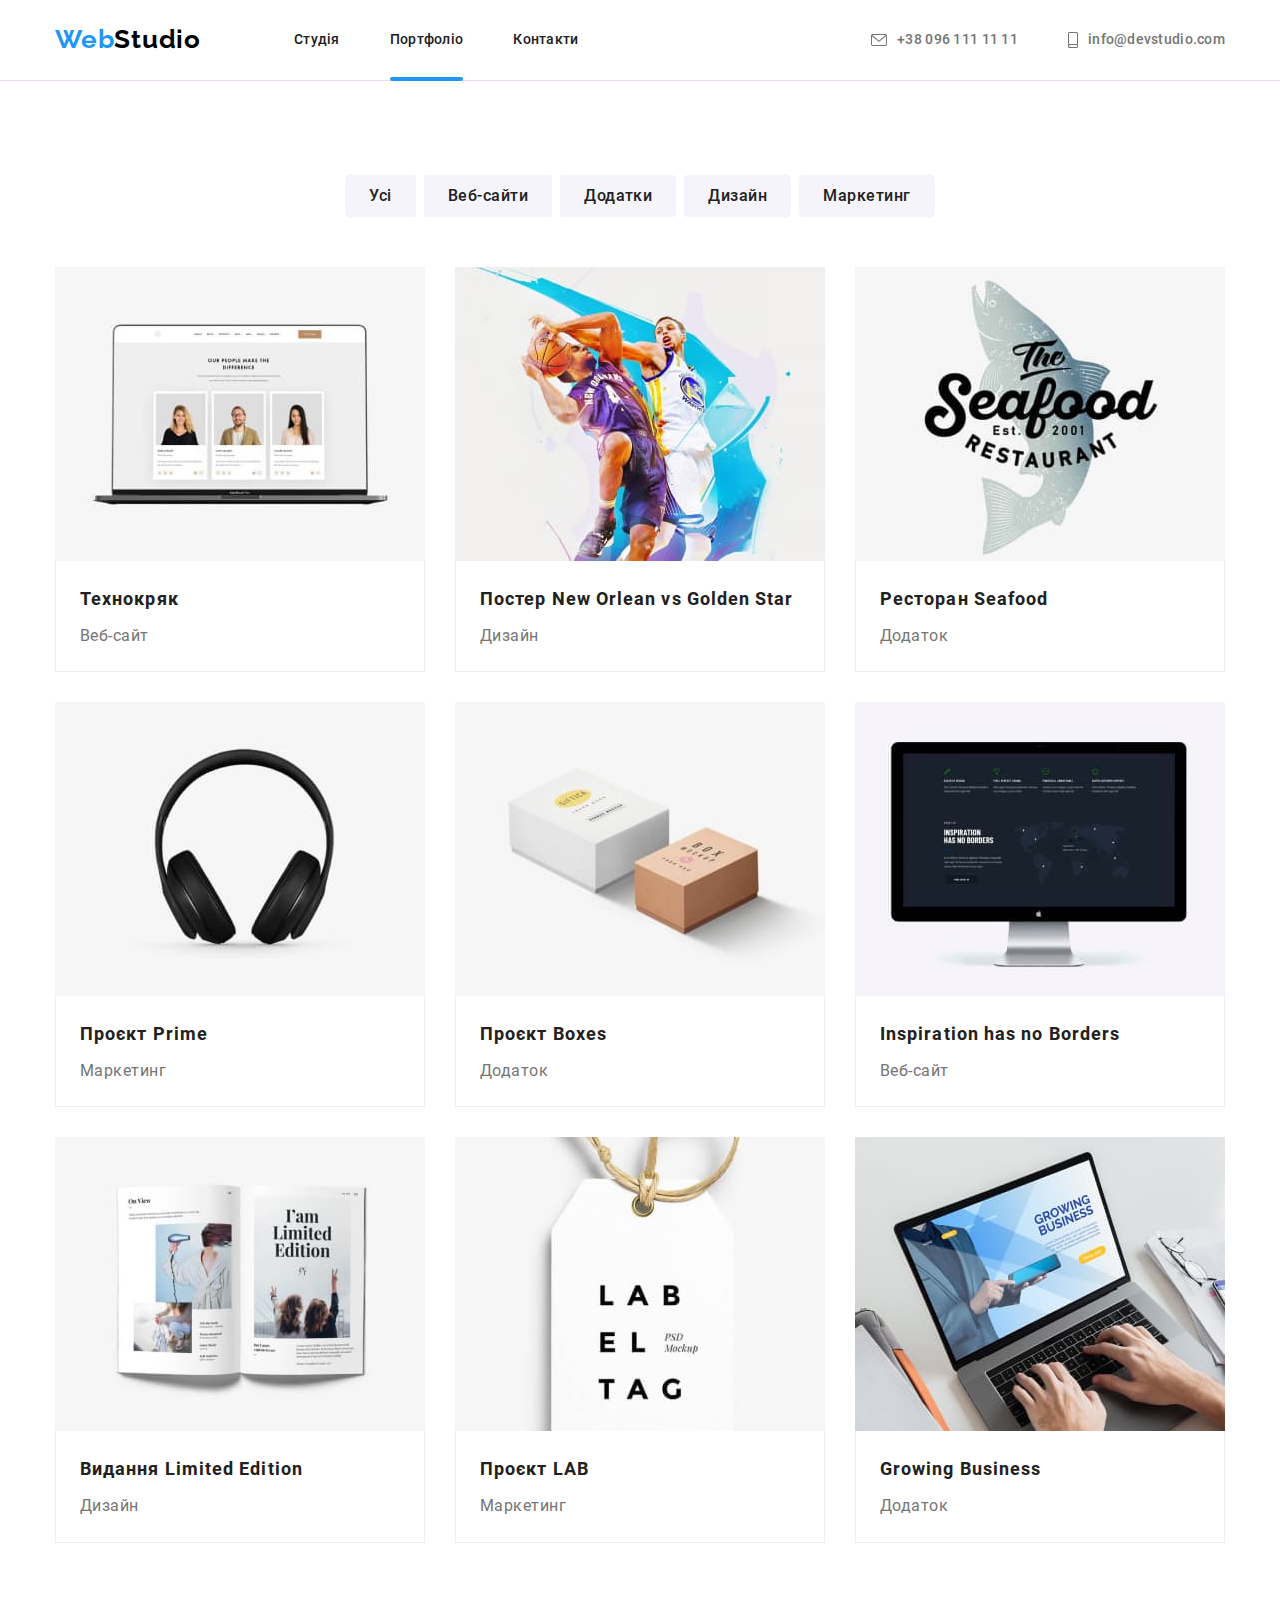
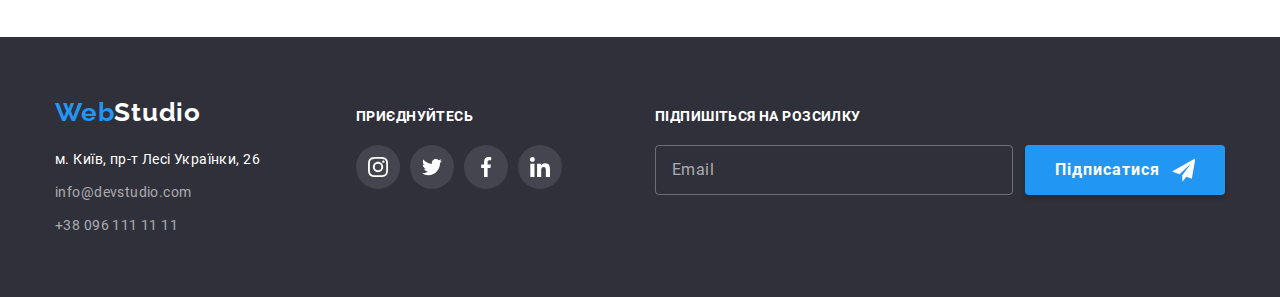
==== commit fc2fab0d: "Porfolio fix header border" ====
--- a/portfolio.html
+++ b/portfolio.html
@@ -13,7 +13,7 @@
     <link rel="stylesheet" href="./css/main.min.css" />
   </head>
   <body>
-    <header class="header">
+    <header class="page-header">
       <div class="container header-flex">
         <a class="main-logo__link" href="./index.html"
           >Web<span class="main-logo__header">Studio</span></a
--- a/css/main.min.css
+++ b/css/main.min.css
@@ -1 +1 @@
-/*! modern-normalize v1.1.0 | MIT License | https://github.com/sindresorhus/modern-normalize */*,::before,::after{-webkit-box-sizing:border-box;box-sizing:border-box}html{line-height:1.15;-webkit-text-size-adjust:100%;-moz-tab-size:4;-o-tab-size:4;tab-size:4}body{margin:0;font-family:system-ui,-apple-system,"Segoe UI",Roboto,Helvetica,Arial,sans-serif,"Apple Color Emoji","Segoe UI Emoji"}hr{height:0;color:inherit}abbr[title]{-webkit-text-decoration:underline dotted;text-decoration:underline dotted}b,strong{font-weight:bolder}code,kbd,samp,pre{font-family:ui-monospace,SFMono-Regular,Consolas,"Liberation Mono",Menlo,monospace;font-size:1em}small{font-size:80%}sub,sup{font-size:75%;line-height:0;position:relative;vertical-align:baseline}sub{bottom:-0.25em}sup{top:-0.5em}table{text-indent:0;border-color:inherit}button,input,optgroup,select,textarea{font-family:inherit;font-size:100%;line-height:1.15;margin:0}button,select{text-transform:none}button,[type=button],[type=reset],[type=submit]{-webkit-appearance:button}::-moz-focus-inner{border-style:none;padding:0}:-moz-focusring{outline:1px dotted ButtonText}:-moz-ui-invalid{box-shadow:none}legend{padding:0}progress{vertical-align:baseline}::-webkit-inner-spin-button,::-webkit-outer-spin-button{height:auto}[type=search]{-webkit-appearance:textfield;outline-offset:-2px}::-webkit-search-decoration{-webkit-appearance:none}::-webkit-file-upload-button{-webkit-appearance:button;font:inherit}summary{display:list-item}body{color:var(--main-text-color);font-family:"roboto",sans-serif;background-color:var(--accent-text-color)}a{text-decoration:none}h1,h2,h3,p{margin:0;padding:0}img{display:block;max-width:100%;height:auto}ul{list-style:none;margin:0;padding:0}.container{width:1200px;padding-left:15px;padding-right:15px;margin:0 auto}.section{padding-top:94px;padding-bottom:94px}:root{--main-text-color: rgba(33, 33, 33, 1);--lead-text-color: rgba(117, 117, 117, 1);--accent-text-color: rgba(255, 255, 255, 1);--accent-color: rgba(255, 255, 255, 0.6);--hover-text-color: rgba(33, 150, 243, 1);--primary-bg-color: rgba(47, 48, 58, 1);--logo-text-color: rgba(0, 0, 0, 1);--function-time: cubic-bezier(0.4, 0, 0.2, 1)}.clients-caption,.team-caption,.study-caption{margin-bottom:50px;font-size:36px;line-height:1.2;text-align:center;letter-spacing:.03em}.button-send,.form-spam__button{width:200px;height:50px;font-weight:700;font-size:16px;line-height:1.88;letter-spacing:.06em;color:var(--accent-text-color);background:var(--hover-text-color);-webkit-box-shadow:0px 4px 4px rgba(0,0,0,.15);box-shadow:0px 4px 4px rgba(0,0,0,.15);border-radius:4px;border-color:rgba(0,0,0,0);cursor:pointer}.modal-button,.form-spam__button,.team-contact__link,.team-contact,.subscribe-set__link,.clients-set__icon,.clients-set{display:-webkit-box;display:-ms-flexbox;display:flex;-webkit-box-align:center;-ms-flex-align:center;align-items:center;-webkit-box-pack:center;-ms-flex-pack:center;justify-content:center}.is-hidden{opacity:0;pointer-events:none}.is-hidden .modal{-webkit-transform:translate(-50%, -50%) scale(1.1);transform:translate(-50%, -50%) scale(1.1)}.site-nav__current{color:var(--hover-text-color)}.site-nav__current::after{position:absolute;left:0;bottom:-1px;content:"";display:block;width:100%;height:4px;background-color:var(--hover-text-color);border-radius:4px}.header{border-bottom:1px solid rgba(238,204,238,.8)}.header-flex{display:-webkit-box;display:-ms-flexbox;display:flex;-webkit-box-align:center;-ms-flex-align:center;align-items:center}.site-nav{display:-webkit-box;display:-ms-flexbox;display:flex;padding-left:93px}.site-nav__item:not(:last-child){margin-right:50px}.site-nav__link{position:relative;display:block;padding-top:32px;padding-bottom:32px;color:inherit;font-family:inherit;font-weight:500;font-size:14px;line-height:1.14;letter-spacing:.02em;-webkit-transition:color 250ms var(--function-time);transition:color 250ms var(--function-time)}.site-nav__link:hover,.site-nav__link:focus{color:var(--hover-text-color)}.site-contact{display:-webkit-box;display:-ms-flexbox;display:flex;margin-left:auto}.site-contact__item:not(:last-child){margin-right:50px}.site-contact__link{display:-webkit-box;display:-ms-flexbox;display:flex;-webkit-box-align:center;-ms-flex-align:center;align-items:center;padding-top:32px;padding-bottom:32px;color:var(--lead-text-color);font-family:inherit;font-weight:500;font-size:14px;line-height:1.14;letter-spacing:.02em;-webkit-transition:color 250ms var(--function-time);transition:color 250ms var(--function-time)}.site-contact__link:hover,.site-contact__link:focus{color:var(--hover-text-color)}.site-contact__icon{display:-webkit-box;display:-ms-flexbox;display:flex;margin-right:10px;fill:currentColor}.site-contact__icon:hover,.site-contact__icon:focus{fill:var(--hover-text-color)}.main-logo__link{color:var(--hover-text-color);font-family:"Raleway",sans-serif;font-weight:700;font-size:26px;line-height:1.2;letter-spacing:.03em}.main-logo__header{color:var(--logo-text-color)}.main-logo__footer{color:var(--accent-text-color)}.page-order{padding-top:200px;padding-bottom:200px;max-width:1600px;background-color:var(--primary-bg-color);text-align:center;min-height:600px;margin-left:auto;margin-right:auto;background-image:-webkit-gradient(linear, left top, right top, from(rgba(47, 48, 58, 0.4)), to(rgba(47, 48, 58, 0.4))),url(../images/background.jpg);background-image:linear-gradient(to right, rgba(47, 48, 58, 0.4), rgba(47, 48, 58, 0.4)),url(../images/background.jpg);background-size:cover;background-position:center;background-repeat:no-repeat}.page-order__caption{max-width:696px;margin:0 auto 30px;color:var(--accent-text-color);font-weight:900;font-size:44px;line-height:1.4;letter-spacing:.06em;text-transform:uppercase}.backdrop{position:fixed;content:"";top:0;left:0;width:100%;height:100%;background:rgba(0,0,0,.2);-webkit-transition:opacity 250ms var(--function-time);transition:opacity 250ms var(--function-time)}.modal{position:absolute;top:50%;left:50%;width:528px;max-height:581px;height:100%;overflow:auto;background:var(--accent-text-color);-webkit-box-shadow:0px 1px 3px rgba(0,0,0,.12),0px 1px 1px rgba(0,0,0,.14),0px 2px 1px rgba(0,0,0,.2);box-shadow:0px 1px 3px rgba(0,0,0,.12),0px 1px 1px rgba(0,0,0,.14),0px 2px 1px rgba(0,0,0,.2);border-radius:4px;-webkit-transform:translate(-50%, -50%) scale(1);transform:translate(-50%, -50%) scale(1);-webkit-transition:-webkit-transform 250ms var(--function-time);transition:-webkit-transform 250ms var(--function-time);transition:transform 250ms var(--function-time);transition:transform 250ms var(--function-time), -webkit-transform 250ms var(--function-time)}.modal-box{display:-webkit-box;display:-ms-flexbox;display:flex;-webkit-box-orient:vertical;-webkit-box-direction:normal;-ms-flex-direction:column;flex-direction:column;padding:40px 40px}.modal-box__text{margin-bottom:12px;font-size:20px;line-height:1.15;text-align:center;letter-spacing:.03em;color:#212121}.modal-form{display:-webkit-box;display:-ms-flexbox;display:flex;-webkit-box-orient:vertical;-webkit-box-direction:normal;-ms-flex-direction:column;flex-direction:column;margin-bottom:10px}.modal-form:nth-child(4){margin-bottom:20px}.modal-form__label{margin-bottom:4px;font-size:12px;line-height:1.16;letter-spacing:.01em;color:var(--lead-text-color)}.modal-form__meta{position:relative}.modal-form__input{width:100%;padding-left:42px;padding-top:12px;padding-bottom:12px;height:40px;outline:none;border:1px solid rgba(33,33,33,.2);border-radius:4px;cursor:pointer;-webkit-transition:border 250ms var(--function-time);transition:border 250ms var(--function-time)}.modal-form__input:focus-within{border:1px solid var(--hover-text-color)}.modal-form__icon{position:absolute;top:50%;left:12px;-webkit-transform:translateY(-50%);transform:translateY(-50%);fill:var(--main-text-color);width:18px;height:18px;-webkit-transition:fill 250ms var(--function-time);transition:fill 250ms var(--function-time)}.modal-form__meta:focus-within .modal-form__icon{fill:var(--hover-text-color)}.modal_form__feedback{width:100%;height:120px;padding:12px 16px;outline:none;resize:none;cursor:pointer;border:1px solid rgba(33,33,33,.2);border-radius:4px;-webkit-transition:border 250ms var(--function-time);transition:border 250ms var(--function-time)}.modal_form__feedback::-webkit-input-placeholder{font-size:12px;line-height:1.2;letter-spacing:.01em;color:rgba(117,117,117,.5)}.modal_form__feedback::-moz-placeholder{font-size:12px;line-height:1.2;letter-spacing:.01em;color:rgba(117,117,117,.5)}.modal_form__feedback:-ms-input-placeholder{font-size:12px;line-height:1.2;letter-spacing:.01em;color:rgba(117,117,117,.5)}.modal_form__feedback::-ms-input-placeholder{font-size:12px;line-height:1.2;letter-spacing:.01em;color:rgba(117,117,117,.5)}.modal_form__feedback::placeholder{font-size:12px;line-height:1.2;letter-spacing:.01em;color:rgba(117,117,117,.5)}.modal_form__feedback:focus{border:1px solid var(--hover-text-color)}.modal-checkbox{display:-webkit-box;display:-ms-flexbox;display:flex;-webkit-box-pack:center;-ms-flex-pack:center;justify-content:center;margin-bottom:30px}.modal-checkbox__label{display:-webkit-box;display:-ms-flexbox;display:flex;-webkit-box-align:center;-ms-flex-align:center;align-items:center;gap:7px;color:var(--lead-text-color);font-size:14px;line-height:1.71;letter-spacing:.03em}.modal-checkbox__input{position:absolute;width:1px;height:1px;margin:-1px;border:0;padding:0;clip:rect(0 0 0 0);overflow:hidden}.modal-checkbox__input:checked+.modal-checkbox__icon{border-color:rgba(0,0,0,0);background-size:contain;background-color:var(--hover-text-color);background-image:url("../images/check.svg");background-origin:border-box}.modal-checkbox__icon{display:inline-block;width:16px;height:15px;border:2px solid var(--main-text-color);border-radius:4px;-webkit-transition:background-color 250ms var(--function-time),border 250ms var(--function-time);transition:background-color 250ms var(--function-time),border 250ms var(--function-time)}.modal-checkbox__link{color:var(--hover-text-color);text-decoration:underline}.main-skill{display:-webkit-box;display:-ms-flexbox;display:flex}.main-skill__item:not(:last-child){margin-right:30px}.main-skill__meta{display:-webkit-box;display:-ms-flexbox;display:flex;-webkit-box-align:center;-ms-flex-align:center;align-items:center;-webkit-box-pack:center;-ms-flex-pack:center;justify-content:center;width:270px;height:120px;margin-bottom:30px;background:#f5f4fa;border-radius:4px}.main-skill__icon{width:270px;height:120px}.main-skill__caption{margin-bottom:10px;font-weight:700;font-size:14px;line-height:1.14;letter-spacing:.03em;text-transform:uppercase}.main-skill__text{color:var(--lead-text-color);font-size:14px;line-height:1.7;letter-spacing:.03em}.study{padding-top:0}.product-set{display:-webkit-box;display:-ms-flexbox;display:flex}.product-set__item:not(:last-child){margin-right:30px}.product-set__box{position:relative}.product-set__case{display:inline-block;position:absolute;left:0;bottom:0;width:100%;height:70px;background-color:rgba(47,48,58,.8)}.product-set__text{position:absolute;top:50%;left:50%;-webkit-transform:translate(-50%, -50%);transform:translate(-50%, -50%);font-size:14px;line-height:1.2;letter-spacing:.03em;text-transform:uppercase;color:var(--accent-text-color)}.team{background:#f5f4fa}.team-card{display:-webkit-box;display:-ms-flexbox;display:flex}.team-card__item{background-color:var(--accent-text-color);-webkit-box-shadow:0px 1px 3px rgba(0,0,0,.12),0px 1px 1px rgba(0,0,0,.14),0px 2px 1px rgba(0,0,0,.2);box-shadow:0px 1px 3px rgba(0,0,0,.12),0px 1px 1px rgba(0,0,0,.14),0px 2px 1px rgba(0,0,0,.2);border-radius:0px 0px 4px 4px}.team-card__item:not(:last-child){margin-right:30px}.team-card__meta{padding-top:30px}.team-card__name{margin-bottom:10px;font-weight:500;font-size:16px;line-height:1.9;letter-spacing:.03em;text-align:center}.team-card__profession{color:var(--lead-text-color);font-size:16px;line-height:1.2;letter-spacing:.03em;text-align:center}.clients-set{gap:30px}.clients-set__icon{width:170px;height:92px;fill:#afb1b8;border-radius:4px;border:1px solid #afb1b8;cursor:pointer;-webkit-transition:fill 250ms var(--function-time),border 250ms var(--function-time);transition:fill 250ms var(--function-time),border 250ms var(--function-time)}.clients-set__icon:hover,.clients-set__icon:focus{fill:#2196f3;border:1px solid #2196f3}.clients-set__icon:focus,.clients-set__icon:hover .clients-set__link{fill:#2196f3}.clients-set__link{fill:#afb1b8;-webkit-transition:fill 250ms var(--function-time);transition:fill 250ms var(--function-time)}.page-footer{padding-top:60px;padding-bottom:60px;background-color:var(--primary-bg-color)}.footer{display:-webkit-box;display:-ms-flexbox;display:flex;-webkit-box-align:baseline;-ms-flex-align:baseline;align-items:baseline}.box-spam{margin-left:93px}.spam-caption{margin-bottom:20px;font-weight:700;font-size:14px;line-height:1.2;letter-spacing:.03em;text-transform:uppercase;color:var(--accent-text-color)}.form-spam{display:-webkit-box;display:-ms-flexbox;display:flex}.form-spam__input{width:358px;height:50px;padding-top:15px;padding-bottom:15px;padding-left:16px;color:var(--accent-text-color);outline:none;background:rgba(0,0,0,0);border:1px solid rgba(255,255,255,.3);-webkit-filter:drop-shadow(0px 4px 4px rgba(0, 0, 0, 0.15));filter:drop-shadow(0px 4px 4px rgba(0, 0, 0, 0.15));border-radius:4px}.form-spam__input::-webkit-input-placeholder{font-weight:400;font-size:16px;line-height:1.3;letter-spacing:.03em;color:rgba(255,255,255,.6)}.form-spam__input::-moz-placeholder{font-weight:400;font-size:16px;line-height:1.3;letter-spacing:.03em;color:rgba(255,255,255,.6)}.form-spam__input:-ms-input-placeholder{font-weight:400;font-size:16px;line-height:1.3;letter-spacing:.03em;color:rgba(255,255,255,.6)}.form-spam__input::-ms-input-placeholder{font-weight:400;font-size:16px;line-height:1.3;letter-spacing:.03em;color:rgba(255,255,255,.6)}.form-spam__input::placeholder{font-weight:400;font-size:16px;line-height:1.3;letter-spacing:.03em;color:rgba(255,255,255,.6)}.box-communications{width:231px}.contact-footer{margin-bottom:9px;font-style:normal;font-weight:400;font-size:14px;line-height:1.7;letter-spacing:.03em;color:var(--accent-color)}.contact-footer:first-child{margin-top:20px}.contact-footer:last-child{margin-bottom:0px}.contact-footer__map{color:var(--accent-text-color)}.contact-footer__map:hover,.contact-footer__map:focus{color:var(--hover-text-color)}.contact-footer__link{color:var(--accent-color)}.contact-footer__link:hover,.contact-footer__link:focus{color:var(--hover-text-color)}.box-subscribe{margin-left:70px}.subscribe-caption{color:var(--accent-text-color);margin-bottom:20px;font-size:14px;line-height:1.2;letter-spacing:.03em;text-transform:uppercase}.subscribe-set{display:-webkit-box;display:-ms-flexbox;display:flex;-webkit-box-align:baseline;-ms-flex-align:baseline;align-items:baseline;-webkit-box-pack:center;-ms-flex-pack:center;justify-content:center;gap:10px}.subscribe-set__item{width:44px;height:44px}.subscribe-set__link{width:100%;height:100%;fill:var(--accent-text-color);border-radius:50%;background-color:rgba(255,255,255,.1);-webkit-transition:background-color 250ms var(--function-time);transition:background-color 250ms var(--function-time)}.subscribe-set__link:hover,.subscribe-set__link:focus{background-color:#2196f3}.team-contact{gap:10px;padding:16px 32px 30px}.team-contact__item{width:44px;height:44px}.team-contact__link{width:100%;height:100%;fill:#afb1b8;border-radius:50%;background-color:var(--accent-text-color);-webkit-transition:fill 250ms var(--function-time),background-color 250ms var(--function-time);transition:fill 250ms var(--function-time),background-color 250ms var(--function-time)}.team-contact__link:hover,.team-contact__link:focus{fill:var(--accent-text-color);background-color:#2196f3}.page-order__button{padding:10px 32px;border-radius:4px;border:1px rgba(0,0,0,0);color:var(--accent-text-color);background-color:var(--hover-text-color);font-family:inherit;font-weight:700;font-size:16px;line-height:1.9;text-align:center;letter-spacing:.06em;cursor:pointer}.button-close{position:absolute;right:8px;top:8px;width:30px;height:30px;border-radius:50%;border:rgba(0,0,0,0);cursor:pointer}.button-close__icon{position:absolute;top:50%;left:50%;-webkit-transform:translate(-50%, -50%);transform:translate(-50%, -50%);fill:#000;-webkit-transition:fill 250ms var(--function-time);transition:fill 250ms var(--function-time)}.button-close__icon:hover,.button-close__icon:focus{fill:var(--hover-text-color)}.form-spam__button{margin-left:12px;padding:10px 28px}.form-spam__icon{margin-left:12px;width:24px;height:24px;fill:var(--accent-text-color)}.button-send{-webkit-transition:background-color 250ms var(--function-time);transition:background-color 250ms var(--function-time)}.button-send:hover,.button-send:focus{background-color:#188ce8}.product-card{display:-webkit-box;display:-ms-flexbox;display:flex;-ms-flex-wrap:wrap;flex-wrap:wrap}.product-card__item:not(:nth-child(3n)){margin-right:30px}.product-card__item:not(:nth-child(n+7)){margin-bottom:30px}.product-card__link{display:block;-webkit-transition:-webkit-box-shadow 250ms var(--function-time);transition:-webkit-box-shadow 250ms var(--function-time);transition:box-shadow 250ms var(--function-time);transition:box-shadow 250ms var(--function-time), -webkit-box-shadow 250ms var(--function-time)}.product-card__link:hover,.product-card__link:focus{-webkit-box-shadow:0px 1px 1px rgba(0,0,0,.12),0px 4px 4px rgba(0,0,0,.06),1px 4px 6px rgba(0,0,0,.16);box-shadow:0px 1px 1px rgba(0,0,0,.12),0px 4px 4px rgba(0,0,0,.06),1px 4px 6px rgba(0,0,0,.16)}.product-card__icon{position:relative;overflow:hidden}.overlay-card{display:inline-block;position:absolute;left:0;bottom:0;width:100%;height:100%;-webkit-transform:translateY(100%);transform:translateY(100%);-webkit-transition:-webkit-transform 250ms var(--function-time);transition:-webkit-transform 250ms var(--function-time);transition:transform 250ms var(--function-time);transition:transform 250ms var(--function-time), -webkit-transform 250ms var(--function-time);background-color:rgba(33,150,243,.9)}.product-card__link:hover .overlay-card{-webkit-transform:translateY(0);transform:translateY(0)}.overlay-card__text{position:absolute;padding:63px 24px;font-size:18px;line-height:1.56;letter-spacing:.03em;color:var(--accent-text-color)}.product-card__box{padding:20px 24px;border-bottom:1px solid #eee;border-left:1px solid #eee;border-right:1px solid #eee}.product-card__name{color:var(--main-text-color);margin-bottom:4px;font-weight:700;font-size:18px;line-height:2;letter-spacing:.06em}.product-card__filtr{color:var(--lead-text-color);font-size:16px;line-height:1.9;letter-spacing:.03em}.filtr-set{display:-webkit-box;display:-ms-flexbox;display:flex;margin-bottom:50px;-webkit-box-pack:center;-ms-flex-pack:center;justify-content:center;-webkit-box-align:center;-ms-flex-align:center;align-items:center}.filtr-set__item:not(:last-child){margin-right:8px}.filtr-set__button{display:inline-block;padding:6px 22px;color:inherit;cursor:pointer;font-family:inherit;font-weight:500;font-size:16px;line-height:1.6;text-align:center;letter-spacing:.03em;background:#f5f4fa;border-radius:4px;border-color:rgba(0,0,0,0);-webkit-transition:color 250ms var(--function-time),background-color 250ms var(--function-time),-webkit-box-shadow 250ms var(--function-time);transition:color 250ms var(--function-time),background-color 250ms var(--function-time),-webkit-box-shadow 250ms var(--function-time);transition:color 250ms var(--function-time),background-color 250ms var(--function-time),box-shadow 250ms var(--function-time);transition:color 250ms var(--function-time),background-color 250ms var(--function-time),box-shadow 250ms var(--function-time),-webkit-box-shadow 250ms var(--function-time)}.filtr-set__button:hover,.filtr-set__button:focus{color:var(--accent-text-color);background-color:var(--hover-text-color);-webkit-box-shadow:0px 3px 1px rgba(0,0,0,.1),0px 1px 2px rgba(0,0,0,.08),0px 2px 2px rgba(0,0,0,.12);box-shadow:0px 3px 1px rgba(0,0,0,.1),0px 1px 2px rgba(0,0,0,.08),0px 2px 2px rgba(0,0,0,.12)}/*# sourceMappingURL=main.min.css.map */+/*! modern-normalize v1.1.0 | MIT License | https://github.com/sindresorhus/modern-normalize */*,::before,::after{-webkit-box-sizing:border-box;box-sizing:border-box}html{line-height:1.15;-webkit-text-size-adjust:100%;-moz-tab-size:4;-o-tab-size:4;tab-size:4}body{margin:0;font-family:system-ui,-apple-system,"Segoe UI",Roboto,Helvetica,Arial,sans-serif,"Apple Color Emoji","Segoe UI Emoji"}hr{height:0;color:inherit}abbr[title]{-webkit-text-decoration:underline dotted;text-decoration:underline dotted}b,strong{font-weight:bolder}code,kbd,samp,pre{font-family:ui-monospace,SFMono-Regular,Consolas,"Liberation Mono",Menlo,monospace;font-size:1em}small{font-size:80%}sub,sup{font-size:75%;line-height:0;position:relative;vertical-align:baseline}sub{bottom:-0.25em}sup{top:-0.5em}table{text-indent:0;border-color:inherit}button,input,optgroup,select,textarea{font-family:inherit;font-size:100%;line-height:1.15;margin:0}button,select{text-transform:none}button,[type=button],[type=reset],[type=submit]{-webkit-appearance:button}::-moz-focus-inner{border-style:none;padding:0}:-moz-focusring{outline:1px dotted ButtonText}:-moz-ui-invalid{box-shadow:none}legend{padding:0}progress{vertical-align:baseline}::-webkit-inner-spin-button,::-webkit-outer-spin-button{height:auto}[type=search]{-webkit-appearance:textfield;outline-offset:-2px}::-webkit-search-decoration{-webkit-appearance:none}::-webkit-file-upload-button{-webkit-appearance:button;font:inherit}summary{display:list-item}body{color:#212121;font-family:"Roboto",sans-serif;background-color:#fff}a{text-decoration:none}h1,h2,h3,p{margin:0;padding:0}img{display:block;max-width:100%;height:auto}ul{list-style:none;margin:0;padding:0}.clients-caption,.team-caption,.study-caption{margin-bottom:50px;font-size:36px;line-height:1.2;text-align:center;letter-spacing:.03em}.button-send,.form-spam__button{width:200px;height:50px;font-weight:700;font-size:16px;line-height:1.88;letter-spacing:.06em;color:#fff;background:#2196f3;-webkit-box-shadow:0px 4px 4px rgba(0,0,0,.15);box-shadow:0px 4px 4px rgba(0,0,0,.15);border-radius:4px;border-color:rgba(0,0,0,0);cursor:pointer}.modal-button,.form-spam__button,.team-contact__link,.team-contact,.subscribe-set__link,.clients-set__icon,.clients-set{display:-webkit-box;display:-ms-flexbox;display:flex;-webkit-box-align:center;-ms-flex-align:center;align-items:center;-webkit-box-pack:center;-ms-flex-pack:center;justify-content:center}.is-hidden{opacity:0;pointer-events:none}.is-hidden .modal{-webkit-transform:translate(-50%, -50%) scale(1.1);transform:translate(-50%, -50%) scale(1.1)}.site-nav__current{color:#2196f3}.site-nav__current::after{position:absolute;left:0;bottom:-1px;content:"";display:block;width:100%;height:4px;background-color:#2196f3;border-radius:4px}@font-face{font-family:"Roboto";font-style:normal;font-weight:400;src:url("../fonts/roboto-v30-latin_cyrillic-regular.eot");src:local(""),url("../fonts/roboto-v30-latin_cyrillic-regular.eot?#iefix") format("embedded-opentype"),url("../fonts/roboto-v30-latin_cyrillic-regular.woff2") format("woff2"),url("../fonts/roboto-v30-latin_cyrillic-regular.woff") format("woff"),url("../fonts/roboto-v30-latin_cyrillic-regular.ttf") format("truetype"),url("../fonts/roboto-v30-latin_cyrillic-regular.svg#Roboto") format("svg")}@font-face{font-family:"Roboto";font-style:normal;font-weight:500;src:url("../fonts/roboto-v30-latin_cyrillic-500.eot");src:local(""),url("../fonts/roboto-v30-latin_cyrillic-500.eot?#iefix") format("embedded-opentype"),url("../fonts/roboto-v30-latin_cyrillic-500.woff2") format("woff2"),url("../fonts/roboto-v30-latin_cyrillic-500.woff") format("woff"),url("../fonts/roboto-v30-latin_cyrillic-500.ttf") format("truetype"),url("../fonts/roboto-v30-latin_cyrillic-500.svg#Roboto") format("svg")}@font-face{font-family:"Roboto";font-style:normal;font-weight:700;src:url("../fonts/roboto-v30-latin_cyrillic-700.eot");src:local(""),url("../fonts/roboto-v30-latin_cyrillic-700.eot?#iefix") format("embedded-opentype"),url("../fonts/roboto-v30-latin_cyrillic-700.woff2") format("woff2"),url("../fonts/roboto-v30-latin_cyrillic-700.woff") format("woff"),url("../fonts/roboto-v30-latin_cyrillic-700.ttf") format("truetype"),url("../fonts/roboto-v30-latin_cyrillic-700.svg#Roboto") format("svg")}@font-face{font-family:"Roboto";font-style:normal;font-weight:900;src:url("../fonts/roboto-v30-latin_cyrillic-900.eot");src:local(""),url("../fonts/roboto-v30-latin_cyrillic-900.eot?#iefix") format("embedded-opentype"),url("../fonts/roboto-v30-latin_cyrillic-900.woff2") format("woff2"),url("../fonts/roboto-v30-latin_cyrillic-900.woff") format("woff"),url("../fonts/roboto-v30-latin_cyrillic-900.ttf") format("truetype"),url("../fonts/roboto-v30-latin_cyrillic-900.svg#Roboto") format("svg")}@font-face{font-family:"Raleway";font-style:normal;font-weight:700;src:url("../fonts/raleway-v28-latin_cyrillic-700.eot");src:local(""),url("../fonts/raleway-v28-latin_cyrillic-700.eot?#iefix") format("embedded-opentype"),url("../fonts/raleway-v28-latin_cyrillic-700.woff2") format("woff2"),url("../fonts/raleway-v28-latin_cyrillic-700.woff") format("woff"),url("../fonts/raleway-v28-latin_cyrillic-700.ttf") format("truetype"),url("../fonts/raleway-v28-latin_cyrillic-700.svg#Raleway") format("svg")}.container{width:1200px;padding-left:15px;padding-right:15px;margin:0 auto}.section{padding-top:94px;padding-bottom:94px}.page-header{border-bottom:1px solid rgba(238,204,238,.8)}.header-flex{display:-webkit-box;display:-ms-flexbox;display:flex;-webkit-box-align:center;-ms-flex-align:center;align-items:center}.main-logo__link{color:#2196f3;font-family:"Raleway",sans-serif;font-weight:700;font-size:26px;line-height:1.2;letter-spacing:.03em}.main-logo__header{color:#000}.main-logo__footer{color:#fff}.site-nav{display:-webkit-box;display:-ms-flexbox;display:flex;padding-left:93px}.site-nav__item:not(:last-child){margin-right:50px}.site-nav__link{position:relative;display:block;padding-top:32px;padding-bottom:32px;color:inherit;font-family:"Roboto",sans-serif;font-weight:500;font-size:14px;line-height:1.14;letter-spacing:.02em;-webkit-transition:color 250ms cubic-bezier(0.4, 0, 0.2, 1);transition:color 250ms cubic-bezier(0.4, 0, 0.2, 1)}.site-nav__link:hover,.site-nav__link:focus{color:#2196f3}.site-contact{display:-webkit-box;display:-ms-flexbox;display:flex;margin-left:auto}.site-contact__item:not(:last-child){margin-right:50px}.site-contact__link{display:-webkit-box;display:-ms-flexbox;display:flex;-webkit-box-align:center;-ms-flex-align:center;align-items:center;padding-top:32px;padding-bottom:32px;color:#757575;font-family:"Roboto",sans-serif;font-weight:500;font-size:14px;line-height:1.14;letter-spacing:.02em;-webkit-transition:color 250ms cubic-bezier(0.4, 0, 0.2, 1);transition:color 250ms cubic-bezier(0.4, 0, 0.2, 1)}.site-contact__link:hover,.site-contact__link:focus{color:#2196f3}.site-contact__icon{display:-webkit-box;display:-ms-flexbox;display:flex;margin-right:10px;fill:currentColor}.site-contact__icon:hover,.site-contact__icon:focus{fill:#2196f3}.order{padding-top:200px;padding-bottom:200px;max-width:1600px;background-color:#2f303a;text-align:center;min-height:600px;margin-left:auto;margin-right:auto;background-image:-webkit-gradient(linear, left top, right top, from(rgba(47, 48, 58, 0.4)), to(rgba(47, 48, 58, 0.4))),url(../images/background.jpg);background-image:linear-gradient(to right, rgba(47, 48, 58, 0.4), rgba(47, 48, 58, 0.4)),url(../images/background.jpg);background-size:cover;background-position:center;background-repeat:no-repeat}.order__caption{max-width:696px;margin:0 auto 30px;color:#fff;font-weight:900;font-size:44px;line-height:1.4;letter-spacing:.06em;text-transform:uppercase}.backdrop{position:fixed;content:"";top:0;left:0;width:100%;height:100%;background:rgba(0,0,0,.2);-webkit-transition:opacity 250ms cubic-bezier(0.4, 0, 0.2, 1);transition:opacity 250ms cubic-bezier(0.4, 0, 0.2, 1)}.modal{position:absolute;top:50%;left:50%;width:528px;max-height:581px;height:100%;overflow:auto;background:#fff;-webkit-box-shadow:0px 1px 3px rgba(0,0,0,.12),0px 1px 1px rgba(0,0,0,.14),0px 2px 1px rgba(0,0,0,.2);box-shadow:0px 1px 3px rgba(0,0,0,.12),0px 1px 1px rgba(0,0,0,.14),0px 2px 1px rgba(0,0,0,.2);-webkit-transform:translate(-50%, -50%) scale(1);transform:translate(-50%, -50%) scale(1);-webkit-transition:-webkit-transform 250ms cubic-bezier(0.4, 0, 0.2, 1);transition:-webkit-transform 250ms cubic-bezier(0.4, 0, 0.2, 1);transition:transform 250ms cubic-bezier(0.4, 0, 0.2, 1);transition:transform 250ms cubic-bezier(0.4, 0, 0.2, 1), -webkit-transform 250ms cubic-bezier(0.4, 0, 0.2, 1)}.modal-box{display:-webkit-box;display:-ms-flexbox;display:flex;-webkit-box-orient:vertical;-webkit-box-direction:normal;-ms-flex-direction:column;flex-direction:column;padding:40px 40px}.modal-box__text{margin-bottom:12px;font-size:20px;line-height:1.15;text-align:center;letter-spacing:.03em;color:#212121}.modal-form{display:-webkit-box;display:-ms-flexbox;display:flex;-webkit-box-orient:vertical;-webkit-box-direction:normal;-ms-flex-direction:column;flex-direction:column;margin-bottom:10px}.modal-form:nth-child(4){margin-bottom:20px}.modal-form__label{margin-bottom:4px;font-size:12px;line-height:1.16;letter-spacing:.01em;color:#757575}.modal-form__meta{position:relative}.modal-form__input{width:100%;padding-left:42px;padding-top:12px;padding-bottom:12px;height:40px;outline:none;border:1px solid rgba(33,33,33,.2);border-radius:4px;cursor:pointer;-webkit-transition:border 250ms cubic-bezier(0.4, 0, 0.2, 1);transition:border 250ms cubic-bezier(0.4, 0, 0.2, 1)}.modal-form__input:focus-within{border:1px solid #2196f3}.modal-form__icon{position:absolute;top:50%;left:12px;-webkit-transform:translateY(-50%);transform:translateY(-50%);fill:#212121;width:18px;height:18px;-webkit-transition:fill 250ms cubic-bezier(0.4, 0, 0.2, 1);transition:fill 250ms cubic-bezier(0.4, 0, 0.2, 1)}.modal-form__meta:focus-within .modal-form__icon{fill:#2196f3}.modal_form__feedback{width:100%;height:120px;padding:12px 16px;outline:none;resize:none;cursor:pointer;border:1px solid rgba(33,33,33,.2);border-radius:4px;-webkit-transition:border 250ms cubic-bezier(0.4, 0, 0.2, 1);transition:border 250ms cubic-bezier(0.4, 0, 0.2, 1)}.modal_form__feedback::-webkit-input-placeholder{font-size:12px;line-height:1.2;letter-spacing:.01em;color:rgba(117,117,117,.5)}.modal_form__feedback::-moz-placeholder{font-size:12px;line-height:1.2;letter-spacing:.01em;color:rgba(117,117,117,.5)}.modal_form__feedback:-ms-input-placeholder{font-size:12px;line-height:1.2;letter-spacing:.01em;color:rgba(117,117,117,.5)}.modal_form__feedback::-ms-input-placeholder{font-size:12px;line-height:1.2;letter-spacing:.01em;color:rgba(117,117,117,.5)}.modal_form__feedback::placeholder{font-size:12px;line-height:1.2;letter-spacing:.01em;color:rgba(117,117,117,.5)}.modal_form__feedback:focus{border:1px solid #2196f3}.modal-checkbox{display:-webkit-box;display:-ms-flexbox;display:flex;-webkit-box-pack:center;-ms-flex-pack:center;justify-content:center;margin-bottom:30px}.modal-checkbox__label{display:-webkit-box;display:-ms-flexbox;display:flex;-webkit-box-align:center;-ms-flex-align:center;align-items:center;gap:7px;color:#757575;font-size:14px;line-height:1.71;letter-spacing:.03em}.modal-checkbox__input{position:absolute;width:1px;height:1px;margin:-1px;border:0;padding:0;clip:rect(0 0 0 0);overflow:hidden}.modal-checkbox__input:checked+.modal-checkbox__icon{border-color:rgba(0,0,0,0);background-size:contain;background-color:#2196f3;background-image:url("../images/check.svg");background-origin:border-box}.modal-checkbox__icon{display:inline-block;width:16px;height:15px;border:2px solid #212121;border-radius:4px;-webkit-transition:background-color 250ms cubic-bezier(0.4, 0, 0.2, 1),border 250ms cubic-bezier(0.4, 0, 0.2, 1);transition:background-color 250ms cubic-bezier(0.4, 0, 0.2, 1),border 250ms cubic-bezier(0.4, 0, 0.2, 1)}.modal-checkbox__link{color:#2196f3;text-decoration:underline}.main-skill{display:-webkit-box;display:-ms-flexbox;display:flex}.main-skill__item:not(:last-child){margin-right:30px}.main-skill__icon{display:-webkit-box;display:-ms-flexbox;display:flex;-webkit-box-align:center;-ms-flex-align:center;align-items:center;-webkit-box-pack:center;-ms-flex-pack:center;justify-content:center;width:270px;height:120px;margin-bottom:30px;background:#f5f4fa;border-radius:4px}.main-skill__caption{margin-bottom:10px;font-weight:700;font-size:14px;line-height:1.14;letter-spacing:.03em;text-transform:uppercase}.main-skill__text{color:#757575;font-size:14px;line-height:1.7;letter-spacing:.03em}.study{padding-top:0}.product-set{display:-webkit-box;display:-ms-flexbox;display:flex}.product-set__item:not(:last-child){margin-right:30px}.product-set__box{position:relative}.product-set__case{display:inline-block;position:absolute;left:0;bottom:0;width:100%;height:70px;background-color:rgba(47,48,58,.8)}.product-set__text{position:absolute;top:50%;left:50%;-webkit-transform:translate(-50%, -50%);transform:translate(-50%, -50%);font-size:14px;line-height:1.2;letter-spacing:.03em;text-transform:uppercase;color:#fff}.team{background:#f5f4fa}.team-card{display:-webkit-box;display:-ms-flexbox;display:flex}.team-card__item{background-color:#fff;-webkit-box-shadow:0px 1px 3px rgba(0,0,0,.12),0px 1px 1px rgba(0,0,0,.14),0px 2px 1px rgba(0,0,0,.2);box-shadow:0px 1px 3px rgba(0,0,0,.12),0px 1px 1px rgba(0,0,0,.14),0px 2px 1px rgba(0,0,0,.2);border-radius:0px 0px 4px 4px}.team-card__item:not(:last-child){margin-right:30px}.team-card__meta{padding-top:30px}.team-card__name{margin-bottom:10px;font-weight:500;font-size:16px;line-height:1.9;letter-spacing:.03em;text-align:center}.team-card__profession{color:#757575;font-size:16px;line-height:1.2;letter-spacing:.03em;text-align:center}.clients-set{gap:30px}.clients-set__icon{width:170px;height:92px;fill:#afb1b8;border-radius:4px;border:1px solid #afb1b8;cursor:pointer;-webkit-transition:fill 250ms cubic-bezier(0.4, 0, 0.2, 1),border 250ms cubic-bezier(0.4, 0, 0.2, 1);transition:fill 250ms cubic-bezier(0.4, 0, 0.2, 1),border 250ms cubic-bezier(0.4, 0, 0.2, 1)}.clients-set__icon:hover,.clients-set__icon:focus{fill:#2196f3;border:1px solid #2196f3}.clients-set__icon:focus,.clients-set__icon:hover .clients-set__link{fill:#2196f3}.clients-set__link{fill:#afb1b8;-webkit-transition:fill 250ms cubic-bezier(0.4, 0, 0.2, 1);transition:fill 250ms cubic-bezier(0.4, 0, 0.2, 1)}.page-footer{padding-top:60px;padding-bottom:60px;background-color:#2f303a}.footer{display:-webkit-box;display:-ms-flexbox;display:flex;-webkit-box-align:baseline;-ms-flex-align:baseline;align-items:baseline}.box-spam{margin-left:93px}.spam-caption{margin-bottom:20px;font-weight:700;font-size:14px;line-height:1.2;letter-spacing:.03em;text-transform:uppercase;color:#fff}.form-spam{display:-webkit-box;display:-ms-flexbox;display:flex}.form-spam__input{width:358px;height:50px;padding-top:15px;padding-bottom:15px;padding-left:16px;color:#fff;outline:none;background:rgba(0,0,0,0);border:1px solid rgba(255,255,255,.3);-webkit-filter:drop-shadow(0px 4px 4px 0px 4px 4px rgba(0, 0, 0, 0.15));filter:drop-shadow(0px 4px 4px 0px 4px 4px rgba(0, 0, 0, 0.15));border-radius:4px}.form-spam__input::-webkit-input-placeholder{font-weight:400;font-size:16px;line-height:1.3;letter-spacing:.03em;color:rgba(255,255,255,.6)}.form-spam__input::-moz-placeholder{font-weight:400;font-size:16px;line-height:1.3;letter-spacing:.03em;color:rgba(255,255,255,.6)}.form-spam__input:-ms-input-placeholder{font-weight:400;font-size:16px;line-height:1.3;letter-spacing:.03em;color:rgba(255,255,255,.6)}.form-spam__input::-ms-input-placeholder{font-weight:400;font-size:16px;line-height:1.3;letter-spacing:.03em;color:rgba(255,255,255,.6)}.form-spam__input::placeholder{font-weight:400;font-size:16px;line-height:1.3;letter-spacing:.03em;color:rgba(255,255,255,.6)}.box-communications{width:231px}.contact-footer{margin-bottom:9px;font-style:normal;font-weight:400;font-size:14px;line-height:1.7;letter-spacing:.03em;color:rgba(255,255,255,.6)}.contact-footer:first-child{margin-top:20px}.contact-footer:last-child{margin-bottom:0px}.contact-footer__map{color:#fff}.contact-footer__map:hover,.contact-footer__map:focus{color:#2196f3}.contact-footer__link{color:rgba(255,255,255,.6)}.contact-footer__link:hover,.contact-footer__link:focus{color:#2196f3}.box-subscribe{margin-left:70px}.subscribe-caption{color:#fff;margin-bottom:20px;font-size:14px;line-height:1.2;letter-spacing:.03em;text-transform:uppercase}.subscribe-set{display:-webkit-box;display:-ms-flexbox;display:flex;-webkit-box-align:baseline;-ms-flex-align:baseline;align-items:baseline;-webkit-box-pack:center;-ms-flex-pack:center;justify-content:center;gap:10px}.subscribe-set__item{width:44px;height:44px}.subscribe-set__link{width:100%;height:100%;fill:#fff;border-radius:50%;background-color:rgba(255,255,255,.1);-webkit-transition:background-color 250ms cubic-bezier(0.4, 0, 0.2, 1);transition:background-color 250ms cubic-bezier(0.4, 0, 0.2, 1)}.subscribe-set__link:hover,.subscribe-set__link:focus{background-color:#2196f3}.team-contact{gap:10px;padding:16px 32px 30px}.team-contact__item{width:44px;height:44px}.team-contact__link{width:100%;height:100%;fill:#afb1b8;border-radius:50%;background-color:#fff;-webkit-transition:fill 250ms cubic-bezier(0.4, 0, 0.2, 1),background-color 250ms cubic-bezier(0.4, 0, 0.2, 1);transition:fill 250ms cubic-bezier(0.4, 0, 0.2, 1),background-color 250ms cubic-bezier(0.4, 0, 0.2, 1)}.team-contact__link:hover,.team-contact__link:focus{fill:#fff;background-color:#2196f3}.order__button{padding:10px 32px;border-radius:4px;border:1px rgba(0,0,0,0);color:#fff;background-color:#2196f3;font-family:"Roboto",sans-serif;font-weight:700;font-size:16px;line-height:1.9;text-align:center;letter-spacing:.06em;cursor:pointer}.button-close{position:absolute;right:8px;top:8px;width:30px;height:30px;background:none;border-radius:50%;border:rgba(0,0,0,0);cursor:pointer}.button-close__icon{position:absolute;top:50%;left:50%;-webkit-transform:translate(-50%, -50%);transform:translate(-50%, -50%);fill:#000;-webkit-transition:fill 250ms cubic-bezier(0.4, 0, 0.2, 1);transition:fill 250ms cubic-bezier(0.4, 0, 0.2, 1)}.button-close__icon:hover,.button-close__icon:focus{fill:#2196f3}.form-spam__button{margin-left:12px;padding:10px 28px}.form-spam__icon{margin-left:12px;width:24px;height:24px;fill:#fff}.button-send{-webkit-transition:background-color 250ms cubic-bezier(0.4, 0, 0.2, 1);transition:background-color 250ms cubic-bezier(0.4, 0, 0.2, 1)}.button-send:hover,.button-send:focus{background-color:#188ce8}.filtr-set{display:-webkit-box;display:-ms-flexbox;display:flex;margin-bottom:50px;-webkit-box-pack:center;-ms-flex-pack:center;justify-content:center;-webkit-box-align:center;-ms-flex-align:center;align-items:center}.filtr-set__item:not(:last-child){margin-right:8px}.filtr-set__button{display:inline-block;padding:6px 22px;color:inherit;cursor:pointer;font-family:"Roboto",sans-serif;font-weight:500;font-size:16px;line-height:1.6;text-align:center;letter-spacing:.03em;background:#f5f4fa;border-radius:4px;border-color:rgba(0,0,0,0);-webkit-transition:color 250ms cubic-bezier(0.4, 0, 0.2, 1),background-color 250ms cubic-bezier(0.4, 0, 0.2, 1),-webkit-box-shadow 250ms cubic-bezier(0.4, 0, 0.2, 1);transition:color 250ms cubic-bezier(0.4, 0, 0.2, 1),background-color 250ms cubic-bezier(0.4, 0, 0.2, 1),-webkit-box-shadow 250ms cubic-bezier(0.4, 0, 0.2, 1);transition:color 250ms cubic-bezier(0.4, 0, 0.2, 1),background-color 250ms cubic-bezier(0.4, 0, 0.2, 1),box-shadow 250ms cubic-bezier(0.4, 0, 0.2, 1);transition:color 250ms cubic-bezier(0.4, 0, 0.2, 1),background-color 250ms cubic-bezier(0.4, 0, 0.2, 1),box-shadow 250ms cubic-bezier(0.4, 0, 0.2, 1),-webkit-box-shadow 250ms cubic-bezier(0.4, 0, 0.2, 1)}.filtr-set__button:hover,.filtr-set__button:focus{color:#fff;background-color:#2196f3;-webkit-box-shadow:0px 3px 1px rgba(0,0,0,.1),0px 1px 2px rgba(0,0,0,.08),0px 2px 2px rgba(0,0,0,.12);box-shadow:0px 3px 1px rgba(0,0,0,.1),0px 1px 2px rgba(0,0,0,.08),0px 2px 2px rgba(0,0,0,.12)}.product-card{display:-webkit-box;display:-ms-flexbox;display:flex;-ms-flex-wrap:wrap;flex-wrap:wrap}.product-card__item:not(:nth-child(3n)){margin-right:30px}.product-card__item:not(:nth-child(n+7)){margin-bottom:30px}.product-card__link{display:block;-webkit-transition:-webkit-box-shadow 250ms cubic-bezier(0.4, 0, 0.2, 1);transition:-webkit-box-shadow 250ms cubic-bezier(0.4, 0, 0.2, 1);transition:box-shadow 250ms cubic-bezier(0.4, 0, 0.2, 1);transition:box-shadow 250ms cubic-bezier(0.4, 0, 0.2, 1), -webkit-box-shadow 250ms cubic-bezier(0.4, 0, 0.2, 1)}.product-card__link:hover,.product-card__link:focus{-webkit-box-shadow:0px 1px 1px rgba(0,0,0,.12),0px 4px 4px rgba(0,0,0,.06),1px 4px 6px rgba(0,0,0,.16);box-shadow:0px 1px 1px rgba(0,0,0,.12),0px 4px 4px rgba(0,0,0,.06),1px 4px 6px rgba(0,0,0,.16)}.product-card__icon{position:relative;overflow:hidden}.overlay-card{display:inline-block;position:absolute;left:0;bottom:0;width:100%;height:100%;-webkit-transform:translateY(100%);transform:translateY(100%);-webkit-transition:-webkit-transform 250ms cubic-bezier(0.4, 0, 0.2, 1);transition:-webkit-transform 250ms cubic-bezier(0.4, 0, 0.2, 1);transition:transform 250ms cubic-bezier(0.4, 0, 0.2, 1);transition:transform 250ms cubic-bezier(0.4, 0, 0.2, 1), -webkit-transform 250ms cubic-bezier(0.4, 0, 0.2, 1);background-color:#2196f3}.product-card__link:hover .overlay-card{-webkit-transform:translateY(0);transform:translateY(0)}.overlay-card__text{position:absolute;padding:63px 24px;font-size:18px;line-height:1.56;letter-spacing:.03em;color:#fff}.product-card__box{padding:20px 24px;border-bottom:1px solid #eee;border-left:1px solid #eee;border-right:1px solid #eee}.product-card__name{color:#212121;margin-bottom:4px;font-weight:700;font-size:18px;line-height:2;letter-spacing:.06em}.product-card__filtr{color:#757575;font-size:16px;line-height:1.9;letter-spacing:.03em}/*# sourceMappingURL=main.min.css.map */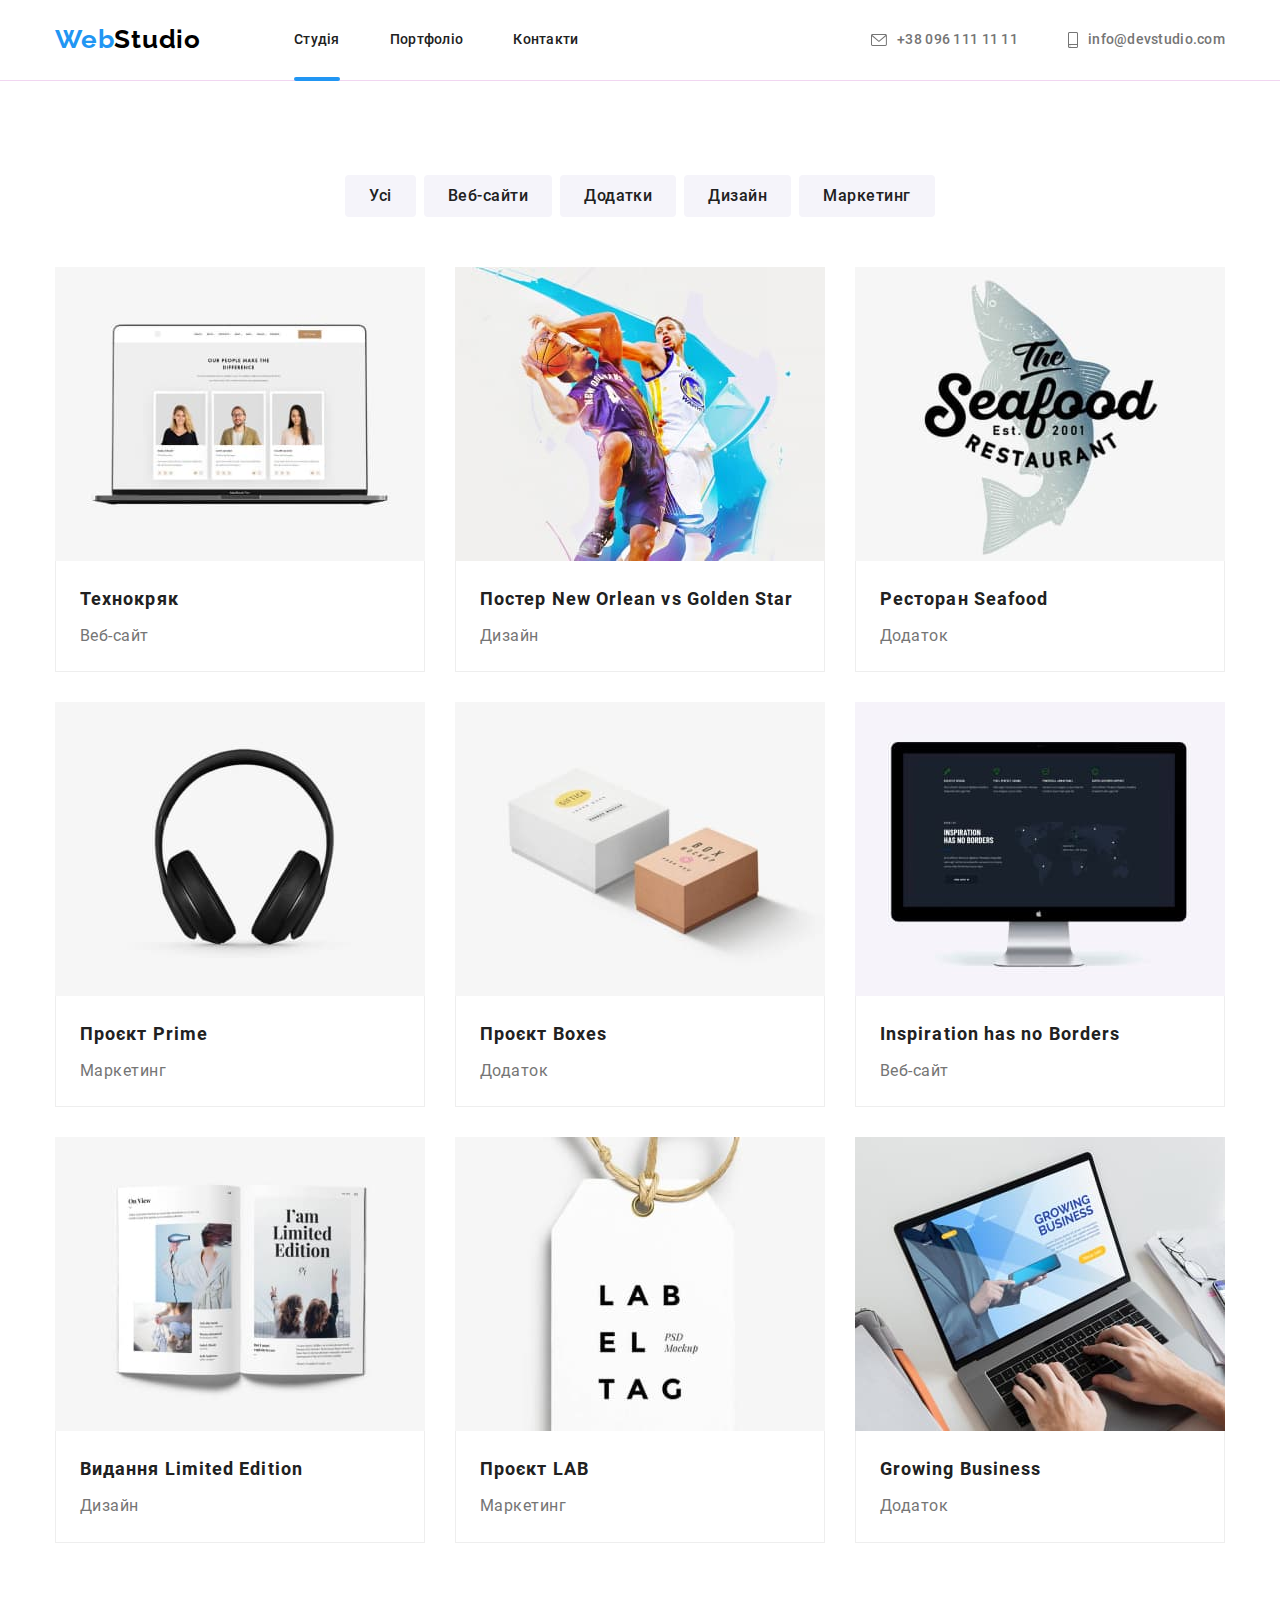
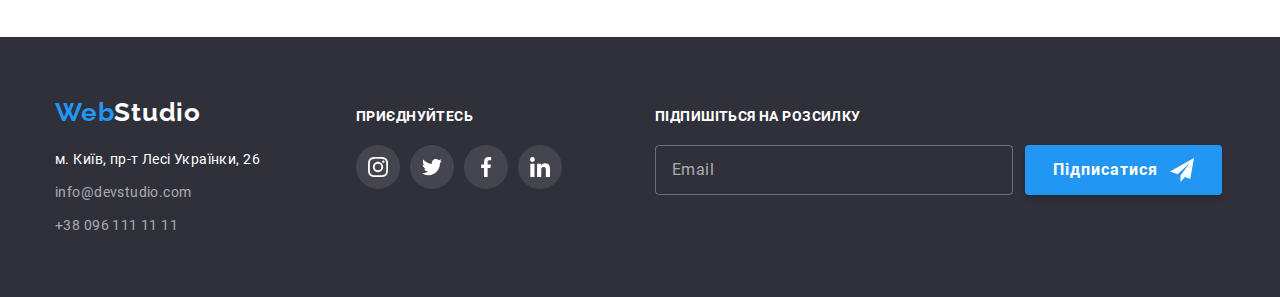
==== commit 3329fb8a: "Переделал шапку сайта" ====
--- a/portfolio.html
+++ b/portfolio.html
@@ -14,41 +14,41 @@
   </head>
   <body>
     <header class="page-header">
-      <div class="container header-flex">
-        <a class="main-logo__link" href="./index.html"
-          >Web<span class="main-logo__header">Studio</span></a
-        >
-        <nav>
+      <div class="container">
+        <nav class="nav">
+          <a class="main-logo__link" href="./index.html"
+            >Web<span class="main-logo__header">Studio</span></a
+          >
           <ul class="site-nav">
             <li class="site-nav__item">
-              <a class="site-nav__link" href="./index.html">Студія</a>
+              <a class="site-nav__link site-nav__current" href="./index.html">Студія</a>
             </li>
             <li class="site-nav__item">
-              <a class="site-nav__link site-nav__current" href="./portfolio.html">Портфоліо</a>
+              <a class="site-nav__link" href="./portfolio.html">Портфоліо</a>
             </li>
             <li class="site-nav__item"><a class="site-nav__link" href="#">Контакти</a></li>
           </ul>
+          <ul class="site-contact">
+            <li class="site-contact__item">
+              <a class="site-contact__link" href="tel:+380961111111"
+                ><span
+                  ><svg class="site-contact__icon" width="16px" height="12px">
+                    <use href="./images/icons.svg#icon-envelope"></use>
+                  </svg> </span
+                >+38 096 111 11 11</a
+              >
+            </li>
+            <li class="site-contact__item">
+              <a class="site-contact__link" href="mailto:info@devstudio.com"
+                ><span
+                  ><svg class="site-contact__icon" width="10px" height="16px">
+                    <use href="./images/icons.svg#icon-smartphone"></use>
+                  </svg> </span
+                >info@devstudio.com</a
+              >
+            </li>
+          </ul>
         </nav>
-        <ul class="site-contact">
-          <li class="site-contact__item">
-            <a class="site-contact__link" href="tel:+380961111111"
-              ><span
-                ><svg class="site-contact__icon" width="16px" height="12px">
-                  <use href="./images/icons.svg#icon-envelope"></use>
-                </svg> </span
-              >+38 096 111 11 11</a
-            >
-          </li>
-          <li class="site-contact__item">
-            <a class="site-contact__link" href="mailto:info@devstudio.com"
-              ><span
-                ><svg class="site-contact__icon" width="10px" height="16px">
-                  <use href="./images/icons.svg#icon-smartphone"></use>
-                </svg> </span
-              >info@devstudio.com</a
-            >
-          </li>
-        </ul>
       </div>
     </header>
     <main>
--- a/css/main.min.css
+++ b/css/main.min.css
@@ -1 +1 @@
-/*! modern-normalize v1.1.0 | MIT License | https://github.com/sindresorhus/modern-normalize */*,::before,::after{-webkit-box-sizing:border-box;box-sizing:border-box}html{line-height:1.15;-webkit-text-size-adjust:100%;-moz-tab-size:4;-o-tab-size:4;tab-size:4}body{margin:0;font-family:system-ui,-apple-system,"Segoe UI",Roboto,Helvetica,Arial,sans-serif,"Apple Color Emoji","Segoe UI Emoji"}hr{height:0;color:inherit}abbr[title]{-webkit-text-decoration:underline dotted;text-decoration:underline dotted}b,strong{font-weight:bolder}code,kbd,samp,pre{font-family:ui-monospace,SFMono-Regular,Consolas,"Liberation Mono",Menlo,monospace;font-size:1em}small{font-size:80%}sub,sup{font-size:75%;line-height:0;position:relative;vertical-align:baseline}sub{bottom:-0.25em}sup{top:-0.5em}table{text-indent:0;border-color:inherit}button,input,optgroup,select,textarea{font-family:inherit;font-size:100%;line-height:1.15;margin:0}button,select{text-transform:none}button,[type=button],[type=reset],[type=submit]{-webkit-appearance:button}::-moz-focus-inner{border-style:none;padding:0}:-moz-focusring{outline:1px dotted ButtonText}:-moz-ui-invalid{box-shadow:none}legend{padding:0}progress{vertical-align:baseline}::-webkit-inner-spin-button,::-webkit-outer-spin-button{height:auto}[type=search]{-webkit-appearance:textfield;outline-offset:-2px}::-webkit-search-decoration{-webkit-appearance:none}::-webkit-file-upload-button{-webkit-appearance:button;font:inherit}summary{display:list-item}body{color:#212121;font-family:"Roboto",sans-serif;background-color:#fff}a{text-decoration:none}h1,h2,h3,p{margin:0;padding:0}img{display:block;max-width:100%;height:auto}ul{list-style:none;margin:0;padding:0}.clients-caption,.team-caption,.study-caption{margin-bottom:50px;font-size:36px;line-height:1.2;text-align:center;letter-spacing:.03em}.button-send,.form-spam__button{width:200px;height:50px;font-weight:700;font-size:16px;line-height:1.88;letter-spacing:.06em;color:#fff;background:#2196f3;-webkit-box-shadow:0px 4px 4px rgba(0,0,0,.15);box-shadow:0px 4px 4px rgba(0,0,0,.15);border-radius:4px;border-color:rgba(0,0,0,0);cursor:pointer}.modal-button,.form-spam__button,.team-contact__link,.team-contact,.subscribe-set__link,.clients-set__icon,.clients-set{display:-webkit-box;display:-ms-flexbox;display:flex;-webkit-box-align:center;-ms-flex-align:center;align-items:center;-webkit-box-pack:center;-ms-flex-pack:center;justify-content:center}.is-hidden{opacity:0;pointer-events:none}.is-hidden .modal{-webkit-transform:translate(-50%, -50%) scale(1.1);transform:translate(-50%, -50%) scale(1.1)}.site-nav__current{color:#2196f3}.site-nav__current::after{position:absolute;left:0;bottom:-1px;content:"";display:block;width:100%;height:4px;background-color:#2196f3;border-radius:4px}@font-face{font-family:"Roboto";font-style:normal;font-weight:400;src:url("../fonts/roboto-v30-latin_cyrillic-regular.eot");src:local(""),url("../fonts/roboto-v30-latin_cyrillic-regular.eot?#iefix") format("embedded-opentype"),url("../fonts/roboto-v30-latin_cyrillic-regular.woff2") format("woff2"),url("../fonts/roboto-v30-latin_cyrillic-regular.woff") format("woff"),url("../fonts/roboto-v30-latin_cyrillic-regular.ttf") format("truetype"),url("../fonts/roboto-v30-latin_cyrillic-regular.svg#Roboto") format("svg")}@font-face{font-family:"Roboto";font-style:normal;font-weight:500;src:url("../fonts/roboto-v30-latin_cyrillic-500.eot");src:local(""),url("../fonts/roboto-v30-latin_cyrillic-500.eot?#iefix") format("embedded-opentype"),url("../fonts/roboto-v30-latin_cyrillic-500.woff2") format("woff2"),url("../fonts/roboto-v30-latin_cyrillic-500.woff") format("woff"),url("../fonts/roboto-v30-latin_cyrillic-500.ttf") format("truetype"),url("../fonts/roboto-v30-latin_cyrillic-500.svg#Roboto") format("svg")}@font-face{font-family:"Roboto";font-style:normal;font-weight:700;src:url("../fonts/roboto-v30-latin_cyrillic-700.eot");src:local(""),url("../fonts/roboto-v30-latin_cyrillic-700.eot?#iefix") format("embedded-opentype"),url("../fonts/roboto-v30-latin_cyrillic-700.woff2") format("woff2"),url("../fonts/roboto-v30-latin_cyrillic-700.woff") format("woff"),url("../fonts/roboto-v30-latin_cyrillic-700.ttf") format("truetype"),url("../fonts/roboto-v30-latin_cyrillic-700.svg#Roboto") format("svg")}@font-face{font-family:"Roboto";font-style:normal;font-weight:900;src:url("../fonts/roboto-v30-latin_cyrillic-900.eot");src:local(""),url("../fonts/roboto-v30-latin_cyrillic-900.eot?#iefix") format("embedded-opentype"),url("../fonts/roboto-v30-latin_cyrillic-900.woff2") format("woff2"),url("../fonts/roboto-v30-latin_cyrillic-900.woff") format("woff"),url("../fonts/roboto-v30-latin_cyrillic-900.ttf") format("truetype"),url("../fonts/roboto-v30-latin_cyrillic-900.svg#Roboto") format("svg")}@font-face{font-family:"Raleway";font-style:normal;font-weight:700;src:url("../fonts/raleway-v28-latin_cyrillic-700.eot");src:local(""),url("../fonts/raleway-v28-latin_cyrillic-700.eot?#iefix") format("embedded-opentype"),url("../fonts/raleway-v28-latin_cyrillic-700.woff2") format("woff2"),url("../fonts/raleway-v28-latin_cyrillic-700.woff") format("woff"),url("../fonts/raleway-v28-latin_cyrillic-700.ttf") format("truetype"),url("../fonts/raleway-v28-latin_cyrillic-700.svg#Raleway") format("svg")}.container{width:1200px;padding-left:15px;padding-right:15px;margin:0 auto}.section{padding-top:94px;padding-bottom:94px}.page-header{border-bottom:1px solid rgba(238,204,238,.8)}.header-flex{display:-webkit-box;display:-ms-flexbox;display:flex;-webkit-box-align:center;-ms-flex-align:center;align-items:center}.main-logo__link{color:#2196f3;font-family:"Raleway",sans-serif;font-weight:700;font-size:26px;line-height:1.2;letter-spacing:.03em}.main-logo__header{color:#000}.main-logo__footer{color:#fff}.site-nav{display:-webkit-box;display:-ms-flexbox;display:flex;padding-left:93px}.site-nav__item:not(:last-child){margin-right:50px}.site-nav__link{position:relative;display:block;padding-top:32px;padding-bottom:32px;color:inherit;font-family:"Roboto",sans-serif;font-weight:500;font-size:14px;line-height:1.14;letter-spacing:.02em;-webkit-transition:color 250ms cubic-bezier(0.4, 0, 0.2, 1);transition:color 250ms cubic-bezier(0.4, 0, 0.2, 1)}.site-nav__link:hover,.site-nav__link:focus{color:#2196f3}.site-contact{display:-webkit-box;display:-ms-flexbox;display:flex;margin-left:auto}.site-contact__item:not(:last-child){margin-right:50px}.site-contact__link{display:-webkit-box;display:-ms-flexbox;display:flex;-webkit-box-align:center;-ms-flex-align:center;align-items:center;padding-top:32px;padding-bottom:32px;color:#757575;font-family:"Roboto",sans-serif;font-weight:500;font-size:14px;line-height:1.14;letter-spacing:.02em;-webkit-transition:color 250ms cubic-bezier(0.4, 0, 0.2, 1);transition:color 250ms cubic-bezier(0.4, 0, 0.2, 1)}.site-contact__link:hover,.site-contact__link:focus{color:#2196f3}.site-contact__icon{display:-webkit-box;display:-ms-flexbox;display:flex;margin-right:10px;fill:currentColor}.site-contact__icon:hover,.site-contact__icon:focus{fill:#2196f3}.order{padding-top:200px;padding-bottom:200px;max-width:1600px;background-color:#2f303a;text-align:center;min-height:600px;margin-left:auto;margin-right:auto;background-image:-webkit-gradient(linear, left top, right top, from(rgba(47, 48, 58, 0.4)), to(rgba(47, 48, 58, 0.4))),url(../images/background.jpg);background-image:linear-gradient(to right, rgba(47, 48, 58, 0.4), rgba(47, 48, 58, 0.4)),url(../images/background.jpg);background-size:cover;background-position:center;background-repeat:no-repeat}.order__caption{max-width:696px;margin:0 auto 30px;color:#fff;font-weight:900;font-size:44px;line-height:1.4;letter-spacing:.06em;text-transform:uppercase}.backdrop{position:fixed;content:"";top:0;left:0;width:100%;height:100%;background:rgba(0,0,0,.2);-webkit-transition:opacity 250ms cubic-bezier(0.4, 0, 0.2, 1);transition:opacity 250ms cubic-bezier(0.4, 0, 0.2, 1)}.modal{position:absolute;top:50%;left:50%;width:528px;max-height:581px;height:100%;overflow:auto;background:#fff;-webkit-box-shadow:0px 1px 3px rgba(0,0,0,.12),0px 1px 1px rgba(0,0,0,.14),0px 2px 1px rgba(0,0,0,.2);box-shadow:0px 1px 3px rgba(0,0,0,.12),0px 1px 1px rgba(0,0,0,.14),0px 2px 1px rgba(0,0,0,.2);-webkit-transform:translate(-50%, -50%) scale(1);transform:translate(-50%, -50%) scale(1);-webkit-transition:-webkit-transform 250ms cubic-bezier(0.4, 0, 0.2, 1);transition:-webkit-transform 250ms cubic-bezier(0.4, 0, 0.2, 1);transition:transform 250ms cubic-bezier(0.4, 0, 0.2, 1);transition:transform 250ms cubic-bezier(0.4, 0, 0.2, 1), -webkit-transform 250ms cubic-bezier(0.4, 0, 0.2, 1)}.modal-box{display:-webkit-box;display:-ms-flexbox;display:flex;-webkit-box-orient:vertical;-webkit-box-direction:normal;-ms-flex-direction:column;flex-direction:column;padding:40px 40px}.modal-box__text{margin-bottom:12px;font-size:20px;line-height:1.15;text-align:center;letter-spacing:.03em;color:#212121}.modal-form{display:-webkit-box;display:-ms-flexbox;display:flex;-webkit-box-orient:vertical;-webkit-box-direction:normal;-ms-flex-direction:column;flex-direction:column;margin-bottom:10px}.modal-form:nth-child(4){margin-bottom:20px}.modal-form__label{margin-bottom:4px;font-size:12px;line-height:1.16;letter-spacing:.01em;color:#757575}.modal-form__meta{position:relative}.modal-form__input{width:100%;padding-left:42px;padding-top:12px;padding-bottom:12px;height:40px;outline:none;border:1px solid rgba(33,33,33,.2);border-radius:4px;cursor:pointer;-webkit-transition:border 250ms cubic-bezier(0.4, 0, 0.2, 1);transition:border 250ms cubic-bezier(0.4, 0, 0.2, 1)}.modal-form__input:focus-within{border:1px solid #2196f3}.modal-form__icon{position:absolute;top:50%;left:12px;-webkit-transform:translateY(-50%);transform:translateY(-50%);fill:#212121;width:18px;height:18px;-webkit-transition:fill 250ms cubic-bezier(0.4, 0, 0.2, 1);transition:fill 250ms cubic-bezier(0.4, 0, 0.2, 1)}.modal-form__meta:focus-within .modal-form__icon{fill:#2196f3}.modal_form__feedback{width:100%;height:120px;padding:12px 16px;outline:none;resize:none;cursor:pointer;border:1px solid rgba(33,33,33,.2);border-radius:4px;-webkit-transition:border 250ms cubic-bezier(0.4, 0, 0.2, 1);transition:border 250ms cubic-bezier(0.4, 0, 0.2, 1)}.modal_form__feedback::-webkit-input-placeholder{font-size:12px;line-height:1.2;letter-spacing:.01em;color:rgba(117,117,117,.5)}.modal_form__feedback::-moz-placeholder{font-size:12px;line-height:1.2;letter-spacing:.01em;color:rgba(117,117,117,.5)}.modal_form__feedback:-ms-input-placeholder{font-size:12px;line-height:1.2;letter-spacing:.01em;color:rgba(117,117,117,.5)}.modal_form__feedback::-ms-input-placeholder{font-size:12px;line-height:1.2;letter-spacing:.01em;color:rgba(117,117,117,.5)}.modal_form__feedback::placeholder{font-size:12px;line-height:1.2;letter-spacing:.01em;color:rgba(117,117,117,.5)}.modal_form__feedback:focus{border:1px solid #2196f3}.modal-checkbox{display:-webkit-box;display:-ms-flexbox;display:flex;-webkit-box-pack:center;-ms-flex-pack:center;justify-content:center;margin-bottom:30px}.modal-checkbox__label{display:-webkit-box;display:-ms-flexbox;display:flex;-webkit-box-align:center;-ms-flex-align:center;align-items:center;gap:7px;color:#757575;font-size:14px;line-height:1.71;letter-spacing:.03em}.modal-checkbox__input{position:absolute;width:1px;height:1px;margin:-1px;border:0;padding:0;clip:rect(0 0 0 0);overflow:hidden}.modal-checkbox__input:checked+.modal-checkbox__icon{border-color:rgba(0,0,0,0);background-size:contain;background-color:#2196f3;background-image:url("../images/check.svg");background-origin:border-box}.modal-checkbox__icon{display:inline-block;width:16px;height:15px;border:2px solid #212121;border-radius:4px;-webkit-transition:background-color 250ms cubic-bezier(0.4, 0, 0.2, 1),border 250ms cubic-bezier(0.4, 0, 0.2, 1);transition:background-color 250ms cubic-bezier(0.4, 0, 0.2, 1),border 250ms cubic-bezier(0.4, 0, 0.2, 1)}.modal-checkbox__link{color:#2196f3;text-decoration:underline}.main-skill{display:-webkit-box;display:-ms-flexbox;display:flex}.main-skill__item:not(:last-child){margin-right:30px}.main-skill__icon{display:-webkit-box;display:-ms-flexbox;display:flex;-webkit-box-align:center;-ms-flex-align:center;align-items:center;-webkit-box-pack:center;-ms-flex-pack:center;justify-content:center;width:270px;height:120px;margin-bottom:30px;background:#f5f4fa;border-radius:4px}.main-skill__caption{margin-bottom:10px;font-weight:700;font-size:14px;line-height:1.14;letter-spacing:.03em;text-transform:uppercase}.main-skill__text{color:#757575;font-size:14px;line-height:1.7;letter-spacing:.03em}.study{padding-top:0}.product-set{display:-webkit-box;display:-ms-flexbox;display:flex}.product-set__item:not(:last-child){margin-right:30px}.product-set__box{position:relative}.product-set__case{display:inline-block;position:absolute;left:0;bottom:0;width:100%;height:70px;background-color:rgba(47,48,58,.8)}.product-set__text{position:absolute;top:50%;left:50%;-webkit-transform:translate(-50%, -50%);transform:translate(-50%, -50%);font-size:14px;line-height:1.2;letter-spacing:.03em;text-transform:uppercase;color:#fff}.team{background:#f5f4fa}.team-card{display:-webkit-box;display:-ms-flexbox;display:flex}.team-card__item{background-color:#fff;-webkit-box-shadow:0px 1px 3px rgba(0,0,0,.12),0px 1px 1px rgba(0,0,0,.14),0px 2px 1px rgba(0,0,0,.2);box-shadow:0px 1px 3px rgba(0,0,0,.12),0px 1px 1px rgba(0,0,0,.14),0px 2px 1px rgba(0,0,0,.2);border-radius:0px 0px 4px 4px}.team-card__item:not(:last-child){margin-right:30px}.team-card__meta{padding-top:30px}.team-card__name{margin-bottom:10px;font-weight:500;font-size:16px;line-height:1.9;letter-spacing:.03em;text-align:center}.team-card__profession{color:#757575;font-size:16px;line-height:1.2;letter-spacing:.03em;text-align:center}.clients-set{gap:30px}.clients-set__icon{width:170px;height:92px;fill:#afb1b8;border-radius:4px;border:1px solid #afb1b8;cursor:pointer;-webkit-transition:fill 250ms cubic-bezier(0.4, 0, 0.2, 1),border 250ms cubic-bezier(0.4, 0, 0.2, 1);transition:fill 250ms cubic-bezier(0.4, 0, 0.2, 1),border 250ms cubic-bezier(0.4, 0, 0.2, 1)}.clients-set__icon:hover,.clients-set__icon:focus{fill:#2196f3;border:1px solid #2196f3}.clients-set__icon:focus,.clients-set__icon:hover .clients-set__link{fill:#2196f3}.clients-set__link{fill:#afb1b8;-webkit-transition:fill 250ms cubic-bezier(0.4, 0, 0.2, 1);transition:fill 250ms cubic-bezier(0.4, 0, 0.2, 1)}.page-footer{padding-top:60px;padding-bottom:60px;background-color:#2f303a}.footer{display:-webkit-box;display:-ms-flexbox;display:flex;-webkit-box-align:baseline;-ms-flex-align:baseline;align-items:baseline}.box-spam{margin-left:93px}.spam-caption{margin-bottom:20px;font-weight:700;font-size:14px;line-height:1.2;letter-spacing:.03em;text-transform:uppercase;color:#fff}.form-spam{display:-webkit-box;display:-ms-flexbox;display:flex}.form-spam__input{width:358px;height:50px;padding-top:15px;padding-bottom:15px;padding-left:16px;color:#fff;outline:none;background:rgba(0,0,0,0);border:1px solid rgba(255,255,255,.3);-webkit-filter:drop-shadow(0px 4px 4px 0px 4px 4px rgba(0, 0, 0, 0.15));filter:drop-shadow(0px 4px 4px 0px 4px 4px rgba(0, 0, 0, 0.15));border-radius:4px}.form-spam__input::-webkit-input-placeholder{font-weight:400;font-size:16px;line-height:1.3;letter-spacing:.03em;color:rgba(255,255,255,.6)}.form-spam__input::-moz-placeholder{font-weight:400;font-size:16px;line-height:1.3;letter-spacing:.03em;color:rgba(255,255,255,.6)}.form-spam__input:-ms-input-placeholder{font-weight:400;font-size:16px;line-height:1.3;letter-spacing:.03em;color:rgba(255,255,255,.6)}.form-spam__input::-ms-input-placeholder{font-weight:400;font-size:16px;line-height:1.3;letter-spacing:.03em;color:rgba(255,255,255,.6)}.form-spam__input::placeholder{font-weight:400;font-size:16px;line-height:1.3;letter-spacing:.03em;color:rgba(255,255,255,.6)}.box-communications{width:231px}.contact-footer{margin-bottom:9px;font-style:normal;font-weight:400;font-size:14px;line-height:1.7;letter-spacing:.03em;color:rgba(255,255,255,.6)}.contact-footer:first-child{margin-top:20px}.contact-footer:last-child{margin-bottom:0px}.contact-footer__map{color:#fff}.contact-footer__map:hover,.contact-footer__map:focus{color:#2196f3}.contact-footer__link{color:rgba(255,255,255,.6)}.contact-footer__link:hover,.contact-footer__link:focus{color:#2196f3}.box-subscribe{margin-left:70px}.subscribe-caption{color:#fff;margin-bottom:20px;font-size:14px;line-height:1.2;letter-spacing:.03em;text-transform:uppercase}.subscribe-set{display:-webkit-box;display:-ms-flexbox;display:flex;-webkit-box-align:baseline;-ms-flex-align:baseline;align-items:baseline;-webkit-box-pack:center;-ms-flex-pack:center;justify-content:center;gap:10px}.subscribe-set__item{width:44px;height:44px}.subscribe-set__link{width:100%;height:100%;fill:#fff;border-radius:50%;background-color:rgba(255,255,255,.1);-webkit-transition:background-color 250ms cubic-bezier(0.4, 0, 0.2, 1);transition:background-color 250ms cubic-bezier(0.4, 0, 0.2, 1)}.subscribe-set__link:hover,.subscribe-set__link:focus{background-color:#2196f3}.team-contact{gap:10px;padding:16px 32px 30px}.team-contact__item{width:44px;height:44px}.team-contact__link{width:100%;height:100%;fill:#afb1b8;border-radius:50%;background-color:#fff;-webkit-transition:fill 250ms cubic-bezier(0.4, 0, 0.2, 1),background-color 250ms cubic-bezier(0.4, 0, 0.2, 1);transition:fill 250ms cubic-bezier(0.4, 0, 0.2, 1),background-color 250ms cubic-bezier(0.4, 0, 0.2, 1)}.team-contact__link:hover,.team-contact__link:focus{fill:#fff;background-color:#2196f3}.order__button{padding:10px 32px;border-radius:4px;border:1px rgba(0,0,0,0);color:#fff;background-color:#2196f3;font-family:"Roboto",sans-serif;font-weight:700;font-size:16px;line-height:1.9;text-align:center;letter-spacing:.06em;cursor:pointer}.button-close{position:absolute;right:8px;top:8px;width:30px;height:30px;background:none;border-radius:50%;border:rgba(0,0,0,0);cursor:pointer}.button-close__icon{position:absolute;top:50%;left:50%;-webkit-transform:translate(-50%, -50%);transform:translate(-50%, -50%);fill:#000;-webkit-transition:fill 250ms cubic-bezier(0.4, 0, 0.2, 1);transition:fill 250ms cubic-bezier(0.4, 0, 0.2, 1)}.button-close__icon:hover,.button-close__icon:focus{fill:#2196f3}.form-spam__button{margin-left:12px;padding:10px 28px}.form-spam__icon{margin-left:12px;width:24px;height:24px;fill:#fff}.button-send{-webkit-transition:background-color 250ms cubic-bezier(0.4, 0, 0.2, 1);transition:background-color 250ms cubic-bezier(0.4, 0, 0.2, 1)}.button-send:hover,.button-send:focus{background-color:#188ce8}.filtr-set{display:-webkit-box;display:-ms-flexbox;display:flex;margin-bottom:50px;-webkit-box-pack:center;-ms-flex-pack:center;justify-content:center;-webkit-box-align:center;-ms-flex-align:center;align-items:center}.filtr-set__item:not(:last-child){margin-right:8px}.filtr-set__button{display:inline-block;padding:6px 22px;color:inherit;cursor:pointer;font-family:"Roboto",sans-serif;font-weight:500;font-size:16px;line-height:1.6;text-align:center;letter-spacing:.03em;background:#f5f4fa;border-radius:4px;border-color:rgba(0,0,0,0);-webkit-transition:color 250ms cubic-bezier(0.4, 0, 0.2, 1),background-color 250ms cubic-bezier(0.4, 0, 0.2, 1),-webkit-box-shadow 250ms cubic-bezier(0.4, 0, 0.2, 1);transition:color 250ms cubic-bezier(0.4, 0, 0.2, 1),background-color 250ms cubic-bezier(0.4, 0, 0.2, 1),-webkit-box-shadow 250ms cubic-bezier(0.4, 0, 0.2, 1);transition:color 250ms cubic-bezier(0.4, 0, 0.2, 1),background-color 250ms cubic-bezier(0.4, 0, 0.2, 1),box-shadow 250ms cubic-bezier(0.4, 0, 0.2, 1);transition:color 250ms cubic-bezier(0.4, 0, 0.2, 1),background-color 250ms cubic-bezier(0.4, 0, 0.2, 1),box-shadow 250ms cubic-bezier(0.4, 0, 0.2, 1),-webkit-box-shadow 250ms cubic-bezier(0.4, 0, 0.2, 1)}.filtr-set__button:hover,.filtr-set__button:focus{color:#fff;background-color:#2196f3;-webkit-box-shadow:0px 3px 1px rgba(0,0,0,.1),0px 1px 2px rgba(0,0,0,.08),0px 2px 2px rgba(0,0,0,.12);box-shadow:0px 3px 1px rgba(0,0,0,.1),0px 1px 2px rgba(0,0,0,.08),0px 2px 2px rgba(0,0,0,.12)}.product-card{display:-webkit-box;display:-ms-flexbox;display:flex;-ms-flex-wrap:wrap;flex-wrap:wrap}.product-card__item:not(:nth-child(3n)){margin-right:30px}.product-card__item:not(:nth-child(n+7)){margin-bottom:30px}.product-card__link{display:block;-webkit-transition:-webkit-box-shadow 250ms cubic-bezier(0.4, 0, 0.2, 1);transition:-webkit-box-shadow 250ms cubic-bezier(0.4, 0, 0.2, 1);transition:box-shadow 250ms cubic-bezier(0.4, 0, 0.2, 1);transition:box-shadow 250ms cubic-bezier(0.4, 0, 0.2, 1), -webkit-box-shadow 250ms cubic-bezier(0.4, 0, 0.2, 1)}.product-card__link:hover,.product-card__link:focus{-webkit-box-shadow:0px 1px 1px rgba(0,0,0,.12),0px 4px 4px rgba(0,0,0,.06),1px 4px 6px rgba(0,0,0,.16);box-shadow:0px 1px 1px rgba(0,0,0,.12),0px 4px 4px rgba(0,0,0,.06),1px 4px 6px rgba(0,0,0,.16)}.product-card__icon{position:relative;overflow:hidden}.overlay-card{display:inline-block;position:absolute;left:0;bottom:0;width:100%;height:100%;-webkit-transform:translateY(100%);transform:translateY(100%);-webkit-transition:-webkit-transform 250ms cubic-bezier(0.4, 0, 0.2, 1);transition:-webkit-transform 250ms cubic-bezier(0.4, 0, 0.2, 1);transition:transform 250ms cubic-bezier(0.4, 0, 0.2, 1);transition:transform 250ms cubic-bezier(0.4, 0, 0.2, 1), -webkit-transform 250ms cubic-bezier(0.4, 0, 0.2, 1);background-color:#2196f3}.product-card__link:hover .overlay-card{-webkit-transform:translateY(0);transform:translateY(0)}.overlay-card__text{position:absolute;padding:63px 24px;font-size:18px;line-height:1.56;letter-spacing:.03em;color:#fff}.product-card__box{padding:20px 24px;border-bottom:1px solid #eee;border-left:1px solid #eee;border-right:1px solid #eee}.product-card__name{color:#212121;margin-bottom:4px;font-weight:700;font-size:18px;line-height:2;letter-spacing:.06em}.product-card__filtr{color:#757575;font-size:16px;line-height:1.9;letter-spacing:.03em}/*# sourceMappingURL=main.min.css.map */+/*! modern-normalize v1.1.0 | MIT License | https://github.com/sindresorhus/modern-normalize */*,::before,::after{-webkit-box-sizing:border-box;box-sizing:border-box}html{line-height:1.15;-webkit-text-size-adjust:100%;-moz-tab-size:4;-o-tab-size:4;tab-size:4}body{margin:0;font-family:system-ui,-apple-system,"Segoe UI",Roboto,Helvetica,Arial,sans-serif,"Apple Color Emoji","Segoe UI Emoji"}hr{height:0;color:inherit}abbr[title]{-webkit-text-decoration:underline dotted;text-decoration:underline dotted}b,strong{font-weight:bolder}code,kbd,samp,pre{font-family:ui-monospace,SFMono-Regular,Consolas,"Liberation Mono",Menlo,monospace;font-size:1em}small{font-size:80%}sub,sup{font-size:75%;line-height:0;position:relative;vertical-align:baseline}sub{bottom:-0.25em}sup{top:-0.5em}table{text-indent:0;border-color:inherit}button,input,optgroup,select,textarea{font-family:inherit;font-size:100%;line-height:1.15;margin:0}button,select{text-transform:none}button,[type=button],[type=reset],[type=submit]{-webkit-appearance:button}::-moz-focus-inner{border-style:none;padding:0}:-moz-focusring{outline:1px dotted ButtonText}:-moz-ui-invalid{box-shadow:none}legend{padding:0}progress{vertical-align:baseline}::-webkit-inner-spin-button,::-webkit-outer-spin-button{height:auto}[type=search]{-webkit-appearance:textfield;outline-offset:-2px}::-webkit-search-decoration{-webkit-appearance:none}::-webkit-file-upload-button{-webkit-appearance:button;font:inherit}summary{display:list-item}body{color:#212121;font-family:"Roboto",sans-serif;background-color:#fff}a{text-decoration:none}h1,h2,h3,p{margin:0;padding:0}img{display:block;max-width:100%;height:auto}ul{list-style:none;margin:0;padding:0}.clients-caption,.team-caption,.study-caption{margin-bottom:50px;font-size:36px;line-height:1.2;text-align:center;letter-spacing:.03em}.button-send,.form-spam__button,.order__button{font-family:"Roboto",sans-serif;font-weight:700;font-size:16px;line-height:1.88;letter-spacing:.06em;cursor:pointer;color:#fff;background:#2196f3;-webkit-box-shadow:0px 4px 4px rgba(0,0,0,.15);box-shadow:0px 4px 4px rgba(0,0,0,.15);border:none;border-radius:4px}.modal-button,.form-spam__button,.team-contact__link,.team-contact,.subscribe-set__link,.clients-set__icon,.clients-set{display:-webkit-box;display:-ms-flexbox;display:flex;-webkit-box-align:center;-ms-flex-align:center;align-items:center;-webkit-box-pack:center;-ms-flex-pack:center;justify-content:center}.is-hidden{opacity:0;pointer-events:none}.is-hidden .modal{-webkit-transform:translate(-50%, -50%) scale(1.1);transform:translate(-50%, -50%) scale(1.1)}.site-nav__current{color:#2196f3}.site-nav__current::after{position:absolute;left:0;bottom:-1px;content:"";display:block;width:100%;height:4px;background-color:#2196f3;border-radius:4px}@font-face{font-family:"Roboto";font-style:normal;font-weight:400;src:url("../fonts/roboto-v30-latin_cyrillic-regular.eot");src:local(""),url("../fonts/roboto-v30-latin_cyrillic-regular.eot?#iefix") format("embedded-opentype"),url("../fonts/roboto-v30-latin_cyrillic-regular.woff2") format("woff2"),url("../fonts/roboto-v30-latin_cyrillic-regular.woff") format("woff"),url("../fonts/roboto-v30-latin_cyrillic-regular.ttf") format("truetype"),url("../fonts/roboto-v30-latin_cyrillic-regular.svg#Roboto") format("svg")}@font-face{font-family:"Roboto";font-style:normal;font-weight:500;src:url("../fonts/roboto-v30-latin_cyrillic-500.eot");src:local(""),url("../fonts/roboto-v30-latin_cyrillic-500.eot?#iefix") format("embedded-opentype"),url("../fonts/roboto-v30-latin_cyrillic-500.woff2") format("woff2"),url("../fonts/roboto-v30-latin_cyrillic-500.woff") format("woff"),url("../fonts/roboto-v30-latin_cyrillic-500.ttf") format("truetype"),url("../fonts/roboto-v30-latin_cyrillic-500.svg#Roboto") format("svg")}@font-face{font-family:"Roboto";font-style:normal;font-weight:700;src:url("../fonts/roboto-v30-latin_cyrillic-700.eot");src:local(""),url("../fonts/roboto-v30-latin_cyrillic-700.eot?#iefix") format("embedded-opentype"),url("../fonts/roboto-v30-latin_cyrillic-700.woff2") format("woff2"),url("../fonts/roboto-v30-latin_cyrillic-700.woff") format("woff"),url("../fonts/roboto-v30-latin_cyrillic-700.ttf") format("truetype"),url("../fonts/roboto-v30-latin_cyrillic-700.svg#Roboto") format("svg")}@font-face{font-family:"Roboto";font-style:normal;font-weight:900;src:url("../fonts/roboto-v30-latin_cyrillic-900.eot");src:local(""),url("../fonts/roboto-v30-latin_cyrillic-900.eot?#iefix") format("embedded-opentype"),url("../fonts/roboto-v30-latin_cyrillic-900.woff2") format("woff2"),url("../fonts/roboto-v30-latin_cyrillic-900.woff") format("woff"),url("../fonts/roboto-v30-latin_cyrillic-900.ttf") format("truetype"),url("../fonts/roboto-v30-latin_cyrillic-900.svg#Roboto") format("svg")}@font-face{font-family:"Raleway";font-style:normal;font-weight:700;src:url("../fonts/raleway-v28-latin_cyrillic-700.eot");src:local(""),url("../fonts/raleway-v28-latin_cyrillic-700.eot?#iefix") format("embedded-opentype"),url("../fonts/raleway-v28-latin_cyrillic-700.woff2") format("woff2"),url("../fonts/raleway-v28-latin_cyrillic-700.woff") format("woff"),url("../fonts/raleway-v28-latin_cyrillic-700.ttf") format("truetype"),url("../fonts/raleway-v28-latin_cyrillic-700.svg#Raleway") format("svg")}.container{width:1200px;padding-left:15px;padding-right:15px;margin:0 auto}.section{padding-top:94px;padding-bottom:94px}.page-header{border-bottom:1px solid rgba(238,204,238,.8)}.main-logo__link{color:#2196f3;font-family:"Raleway",sans-serif;font-weight:700;font-size:26px;line-height:1.2;letter-spacing:.03em}.main-logo__header{color:#000}.main-logo__footer{color:#fff}.nav{display:-webkit-box;display:-ms-flexbox;display:flex;-webkit-box-align:center;-ms-flex-align:center;align-items:center}.site-nav{display:-webkit-box;display:-ms-flexbox;display:flex;padding-left:93px}.site-nav__item:not(:last-child){margin-right:50px}.site-nav__link{position:relative;display:block;padding-top:32px;padding-bottom:32px;color:inherit;font-family:"Roboto",sans-serif;font-weight:500;font-size:14px;line-height:1.14;letter-spacing:.02em;-webkit-transition:color 250ms cubic-bezier(0.4, 0, 0.2, 1);transition:color 250ms cubic-bezier(0.4, 0, 0.2, 1)}.site-nav__link:hover,.site-nav__link:focus{color:#2196f3}.site-contact{display:-webkit-box;display:-ms-flexbox;display:flex;margin-left:auto}.site-contact__item:not(:last-child){margin-right:50px}.site-contact__link{display:-webkit-box;display:-ms-flexbox;display:flex;-webkit-box-align:center;-ms-flex-align:center;align-items:center;padding-top:32px;padding-bottom:32px;color:#757575;font-family:"Roboto",sans-serif;font-weight:500;font-size:14px;line-height:1.14;letter-spacing:.02em;-webkit-transition:color 250ms cubic-bezier(0.4, 0, 0.2, 1);transition:color 250ms cubic-bezier(0.4, 0, 0.2, 1)}.site-contact__link:hover,.site-contact__link:focus{color:#2196f3}.site-contact__icon{display:-webkit-box;display:-ms-flexbox;display:flex;margin-right:10px;fill:currentColor}.site-contact__icon:hover,.site-contact__icon:focus{fill:#2196f3}.order{padding-top:200px;padding-bottom:200px;max-width:1600px;background-color:#2f303a;text-align:center;min-height:600px;margin-left:auto;margin-right:auto;background-image:-webkit-gradient(linear, left top, right top, from(rgba(47, 48, 58, 0.4)), to(rgba(47, 48, 58, 0.4))),url(../images/background.jpg);background-image:linear-gradient(to right, rgba(47, 48, 58, 0.4), rgba(47, 48, 58, 0.4)),url(../images/background.jpg);background-size:cover;background-position:center;background-repeat:no-repeat}.order__caption{max-width:696px;margin:0 auto 30px;color:#fff;font-weight:900;font-size:44px;line-height:1.4;letter-spacing:.06em;text-transform:uppercase}.backdrop{position:fixed;content:"";top:0;left:0;width:100%;height:100%;background:rgba(0,0,0,.2);-webkit-transition:opacity 250ms cubic-bezier(0.4, 0, 0.2, 1);transition:opacity 250ms cubic-bezier(0.4, 0, 0.2, 1)}.modal{position:absolute;top:50%;left:50%;width:528px;max-height:581px;height:100%;overflow:auto;background:#fff;-webkit-box-shadow:0px 1px 3px rgba(0,0,0,.12),0px 1px 1px rgba(0,0,0,.14),0px 2px 1px rgba(0,0,0,.2);box-shadow:0px 1px 3px rgba(0,0,0,.12),0px 1px 1px rgba(0,0,0,.14),0px 2px 1px rgba(0,0,0,.2);-webkit-transform:translate(-50%, -50%) scale(1);transform:translate(-50%, -50%) scale(1);-webkit-transition:-webkit-transform 250ms cubic-bezier(0.4, 0, 0.2, 1);transition:-webkit-transform 250ms cubic-bezier(0.4, 0, 0.2, 1);transition:transform 250ms cubic-bezier(0.4, 0, 0.2, 1);transition:transform 250ms cubic-bezier(0.4, 0, 0.2, 1), -webkit-transform 250ms cubic-bezier(0.4, 0, 0.2, 1)}.modal-box{display:-webkit-box;display:-ms-flexbox;display:flex;-webkit-box-orient:vertical;-webkit-box-direction:normal;-ms-flex-direction:column;flex-direction:column;padding:40px 40px}.modal-box__text{margin-bottom:12px;font-size:20px;line-height:1.15;text-align:center;letter-spacing:.03em;color:#212121}.modal-form{display:-webkit-box;display:-ms-flexbox;display:flex;-webkit-box-orient:vertical;-webkit-box-direction:normal;-ms-flex-direction:column;flex-direction:column;margin-bottom:10px}.modal-form:nth-child(4){margin-bottom:20px}.modal-form__label{margin-bottom:4px;font-size:12px;line-height:1.16;letter-spacing:.01em;color:#757575}.modal-form__meta{position:relative}.modal-form__input{width:100%;padding-left:42px;padding-top:12px;padding-bottom:12px;height:40px;outline:none;border:1px solid rgba(33,33,33,.2);border-radius:4px;cursor:pointer;-webkit-transition:border 250ms cubic-bezier(0.4, 0, 0.2, 1);transition:border 250ms cubic-bezier(0.4, 0, 0.2, 1)}.modal-form__input:focus-within{border:1px solid #2196f3}.modal-form__icon{position:absolute;top:50%;left:12px;-webkit-transform:translateY(-50%);transform:translateY(-50%);fill:#212121;width:18px;height:18px;-webkit-transition:fill 250ms cubic-bezier(0.4, 0, 0.2, 1);transition:fill 250ms cubic-bezier(0.4, 0, 0.2, 1)}.modal-form__meta:focus-within .modal-form__icon{fill:#2196f3}.modal_form__feedback{width:100%;height:120px;padding:12px 16px;outline:none;resize:none;cursor:pointer;border:1px solid rgba(33,33,33,.2);border-radius:4px;-webkit-transition:border 250ms cubic-bezier(0.4, 0, 0.2, 1);transition:border 250ms cubic-bezier(0.4, 0, 0.2, 1)}.modal_form__feedback::-webkit-input-placeholder{font-size:12px;line-height:1.2;letter-spacing:.01em;color:rgba(117,117,117,.5)}.modal_form__feedback::-moz-placeholder{font-size:12px;line-height:1.2;letter-spacing:.01em;color:rgba(117,117,117,.5)}.modal_form__feedback:-ms-input-placeholder{font-size:12px;line-height:1.2;letter-spacing:.01em;color:rgba(117,117,117,.5)}.modal_form__feedback::-ms-input-placeholder{font-size:12px;line-height:1.2;letter-spacing:.01em;color:rgba(117,117,117,.5)}.modal_form__feedback::placeholder{font-size:12px;line-height:1.2;letter-spacing:.01em;color:rgba(117,117,117,.5)}.modal_form__feedback:focus{border:1px solid #2196f3}.modal-checkbox{display:-webkit-box;display:-ms-flexbox;display:flex;-webkit-box-pack:center;-ms-flex-pack:center;justify-content:center;margin-bottom:30px}.modal-checkbox__label{display:-webkit-box;display:-ms-flexbox;display:flex;-webkit-box-align:center;-ms-flex-align:center;align-items:center;gap:7px;color:#757575;font-size:14px;line-height:1.71;letter-spacing:.03em}.modal-checkbox__input{position:absolute;width:1px;height:1px;margin:-1px;border:0;padding:0;clip:rect(0 0 0 0);overflow:hidden}.modal-checkbox__input:checked+.modal-checkbox__icon{border-color:rgba(0,0,0,0);background-size:contain;background-color:#2196f3;background-image:url("../images/check.svg");background-origin:border-box}.modal-checkbox__icon{display:inline-block;width:16px;height:15px;border:2px solid #212121;border-radius:4px;-webkit-transition:background-color 250ms cubic-bezier(0.4, 0, 0.2, 1),border 250ms cubic-bezier(0.4, 0, 0.2, 1);transition:background-color 250ms cubic-bezier(0.4, 0, 0.2, 1),border 250ms cubic-bezier(0.4, 0, 0.2, 1)}.modal-checkbox__link{color:#2196f3;text-decoration:underline}.main-skill{display:-webkit-box;display:-ms-flexbox;display:flex}.main-skill__item:not(:last-child){margin-right:30px}.main-skill__icon{display:-webkit-box;display:-ms-flexbox;display:flex;-webkit-box-align:center;-ms-flex-align:center;align-items:center;-webkit-box-pack:center;-ms-flex-pack:center;justify-content:center;width:270px;height:120px;margin-bottom:30px;background:#f5f4fa;border-radius:4px}.main-skill__caption{margin-bottom:10px;font-weight:700;font-size:14px;line-height:1.14;letter-spacing:.03em;text-transform:uppercase}.main-skill__text{color:#757575;font-size:14px;line-height:1.7;letter-spacing:.03em}.study{padding-top:0}.product-set{display:-webkit-box;display:-ms-flexbox;display:flex}.product-set__item:not(:last-child){margin-right:30px}.product-set__box{position:relative}.product-set__case{display:inline-block;position:absolute;left:0;bottom:0;width:100%;height:70px;background-color:rgba(47,48,58,.8)}.product-set__text{position:absolute;top:50%;left:50%;-webkit-transform:translate(-50%, -50%);transform:translate(-50%, -50%);font-size:14px;line-height:1.2;letter-spacing:.03em;text-transform:uppercase;color:#fff}.team{background:#f5f4fa}.team-card{display:-webkit-box;display:-ms-flexbox;display:flex}.team-card__item{background-color:#fff;-webkit-box-shadow:0px 1px 3px rgba(0,0,0,.12),0px 1px 1px rgba(0,0,0,.14),0px 2px 1px rgba(0,0,0,.2);box-shadow:0px 1px 3px rgba(0,0,0,.12),0px 1px 1px rgba(0,0,0,.14),0px 2px 1px rgba(0,0,0,.2);border-radius:0px 0px 4px 4px}.team-card__item:not(:last-child){margin-right:30px}.team-card__meta{padding-top:30px}.team-card__name{margin-bottom:10px;font-weight:500;font-size:16px;line-height:1.9;letter-spacing:.03em;text-align:center}.team-card__profession{color:#757575;font-size:16px;line-height:1.2;letter-spacing:.03em;text-align:center}.clients-set{gap:30px}.clients-set__icon{width:170px;height:92px;fill:#afb1b8;border-radius:4px;border:1px solid #afb1b8;cursor:pointer;-webkit-transition:fill 250ms cubic-bezier(0.4, 0, 0.2, 1),border 250ms cubic-bezier(0.4, 0, 0.2, 1);transition:fill 250ms cubic-bezier(0.4, 0, 0.2, 1),border 250ms cubic-bezier(0.4, 0, 0.2, 1)}.clients-set__icon:hover,.clients-set__icon:focus{fill:#2196f3;border:1px solid #2196f3}.clients-set__icon:focus,.clients-set__icon:hover .clients-set__link{fill:#2196f3}.clients-set__link{fill:#afb1b8;-webkit-transition:fill 250ms cubic-bezier(0.4, 0, 0.2, 1);transition:fill 250ms cubic-bezier(0.4, 0, 0.2, 1)}.page-footer{padding-top:60px;padding-bottom:60px;background-color:#2f303a}.footer{display:-webkit-box;display:-ms-flexbox;display:flex;-webkit-box-align:baseline;-ms-flex-align:baseline;align-items:baseline}.box-spam{margin-left:93px}.spam-caption{margin-bottom:20px;font-weight:700;font-size:14px;line-height:1.2;letter-spacing:.03em;text-transform:uppercase;color:#fff}.form-spam{display:-webkit-box;display:-ms-flexbox;display:flex}.form-spam__input{width:358px;height:50px;padding-top:15px;padding-bottom:15px;padding-left:16px;color:#fff;outline:none;background:rgba(0,0,0,0);border:1px solid rgba(255,255,255,.3);-webkit-filter:drop-shadow(0px 4px 4px 0px 4px 4px rgba(0, 0, 0, 0.15));filter:drop-shadow(0px 4px 4px 0px 4px 4px rgba(0, 0, 0, 0.15));border-radius:4px}.form-spam__input::-webkit-input-placeholder{font-weight:400;font-size:16px;line-height:1.3;letter-spacing:.03em;color:rgba(255,255,255,.6)}.form-spam__input::-moz-placeholder{font-weight:400;font-size:16px;line-height:1.3;letter-spacing:.03em;color:rgba(255,255,255,.6)}.form-spam__input:-ms-input-placeholder{font-weight:400;font-size:16px;line-height:1.3;letter-spacing:.03em;color:rgba(255,255,255,.6)}.form-spam__input::-ms-input-placeholder{font-weight:400;font-size:16px;line-height:1.3;letter-spacing:.03em;color:rgba(255,255,255,.6)}.form-spam__input::placeholder{font-weight:400;font-size:16px;line-height:1.3;letter-spacing:.03em;color:rgba(255,255,255,.6)}.box-communications{width:231px}.contact-footer{margin-bottom:9px;font-style:normal;font-weight:400;font-size:14px;line-height:1.7;letter-spacing:.03em;color:rgba(255,255,255,.6)}.contact-footer:first-child{margin-top:20px}.contact-footer:last-child{margin-bottom:0px}.contact-footer__map{color:#fff}.contact-footer__map:hover,.contact-footer__map:focus{color:#2196f3}.contact-footer__link{color:rgba(255,255,255,.6)}.contact-footer__link:hover,.contact-footer__link:focus{color:#2196f3}.box-subscribe{margin-left:70px}.subscribe-caption{color:#fff;margin-bottom:20px;font-size:14px;line-height:1.2;letter-spacing:.03em;text-transform:uppercase}.subscribe-set{display:-webkit-box;display:-ms-flexbox;display:flex;-webkit-box-align:baseline;-ms-flex-align:baseline;align-items:baseline;-webkit-box-pack:center;-ms-flex-pack:center;justify-content:center;gap:10px}.subscribe-set__item{width:44px;height:44px}.subscribe-set__link{width:100%;height:100%;fill:#fff;border-radius:50%;background-color:rgba(255,255,255,.1);-webkit-transition:background-color 250ms cubic-bezier(0.4, 0, 0.2, 1);transition:background-color 250ms cubic-bezier(0.4, 0, 0.2, 1)}.subscribe-set__link:hover,.subscribe-set__link:focus{background-color:#2196f3}.team-contact{gap:10px;padding:16px 32px 30px}.team-contact__item{width:44px;height:44px}.team-contact__link{width:100%;height:100%;fill:#afb1b8;border-radius:50%;background-color:#fff;-webkit-transition:fill 250ms cubic-bezier(0.4, 0, 0.2, 1),background-color 250ms cubic-bezier(0.4, 0, 0.2, 1);transition:fill 250ms cubic-bezier(0.4, 0, 0.2, 1),background-color 250ms cubic-bezier(0.4, 0, 0.2, 1)}.team-contact__link:hover,.team-contact__link:focus{fill:#fff;background-color:#2196f3}.order__button{padding:10px 32px}.button-close{position:absolute;right:8px;top:8px;width:30px;height:30px;background:none;border-radius:50%;border:rgba(0,0,0,0);cursor:pointer}.button-close__icon{position:absolute;top:50%;left:50%;-webkit-transform:translate(-50%, -50%);transform:translate(-50%, -50%);fill:#000;-webkit-transition:fill 250ms cubic-bezier(0.4, 0, 0.2, 1);transition:fill 250ms cubic-bezier(0.4, 0, 0.2, 1)}.button-close__icon:hover,.button-close__icon:focus{fill:#2196f3}.form-spam__button{margin-left:12px;padding:10px 28px}.form-spam__icon{margin-left:12px;width:24px;height:24px;fill:#fff}.button-send{padding:10px 52px;-webkit-transition:background-color 250ms cubic-bezier(0.4, 0, 0.2, 1);transition:background-color 250ms cubic-bezier(0.4, 0, 0.2, 1)}.button-send:hover,.button-send:focus{background-color:#188ce8}.filtr-set{display:-webkit-box;display:-ms-flexbox;display:flex;margin-bottom:50px;-webkit-box-pack:center;-ms-flex-pack:center;justify-content:center;-webkit-box-align:center;-ms-flex-align:center;align-items:center}.filtr-set__item:not(:last-child){margin-right:8px}.filtr-set__button{display:inline-block;padding:6px 22px;color:inherit;cursor:pointer;font-family:"Roboto",sans-serif;font-weight:500;font-size:16px;line-height:1.6;text-align:center;letter-spacing:.03em;background:#f5f4fa;border-radius:4px;border-color:rgba(0,0,0,0);-webkit-transition:color 250ms cubic-bezier(0.4, 0, 0.2, 1),background-color 250ms cubic-bezier(0.4, 0, 0.2, 1),-webkit-box-shadow 250ms cubic-bezier(0.4, 0, 0.2, 1);transition:color 250ms cubic-bezier(0.4, 0, 0.2, 1),background-color 250ms cubic-bezier(0.4, 0, 0.2, 1),-webkit-box-shadow 250ms cubic-bezier(0.4, 0, 0.2, 1);transition:color 250ms cubic-bezier(0.4, 0, 0.2, 1),background-color 250ms cubic-bezier(0.4, 0, 0.2, 1),box-shadow 250ms cubic-bezier(0.4, 0, 0.2, 1);transition:color 250ms cubic-bezier(0.4, 0, 0.2, 1),background-color 250ms cubic-bezier(0.4, 0, 0.2, 1),box-shadow 250ms cubic-bezier(0.4, 0, 0.2, 1),-webkit-box-shadow 250ms cubic-bezier(0.4, 0, 0.2, 1)}.filtr-set__button:hover,.filtr-set__button:focus{color:#fff;background-color:#2196f3;-webkit-box-shadow:0px 3px 1px rgba(0,0,0,.1),0px 1px 2px rgba(0,0,0,.08),0px 2px 2px rgba(0,0,0,.12);box-shadow:0px 3px 1px rgba(0,0,0,.1),0px 1px 2px rgba(0,0,0,.08),0px 2px 2px rgba(0,0,0,.12)}.product-card{display:-webkit-box;display:-ms-flexbox;display:flex;-ms-flex-wrap:wrap;flex-wrap:wrap}.product-card__item:not(:nth-child(3n)){margin-right:30px}.product-card__item:not(:nth-child(n+7)){margin-bottom:30px}.product-card__link{display:block;-webkit-transition:-webkit-box-shadow 250ms cubic-bezier(0.4, 0, 0.2, 1);transition:-webkit-box-shadow 250ms cubic-bezier(0.4, 0, 0.2, 1);transition:box-shadow 250ms cubic-bezier(0.4, 0, 0.2, 1);transition:box-shadow 250ms cubic-bezier(0.4, 0, 0.2, 1), -webkit-box-shadow 250ms cubic-bezier(0.4, 0, 0.2, 1)}.product-card__link:hover,.product-card__link:focus{-webkit-box-shadow:0px 1px 1px rgba(0,0,0,.12),0px 4px 4px rgba(0,0,0,.06),1px 4px 6px rgba(0,0,0,.16);box-shadow:0px 1px 1px rgba(0,0,0,.12),0px 4px 4px rgba(0,0,0,.06),1px 4px 6px rgba(0,0,0,.16)}.product-card__icon{position:relative;overflow:hidden}.overlay-card{display:inline-block;position:absolute;left:0;bottom:0;width:100%;height:100%;-webkit-transform:translateY(100%);transform:translateY(100%);-webkit-transition:-webkit-transform 250ms cubic-bezier(0.4, 0, 0.2, 1);transition:-webkit-transform 250ms cubic-bezier(0.4, 0, 0.2, 1);transition:transform 250ms cubic-bezier(0.4, 0, 0.2, 1);transition:transform 250ms cubic-bezier(0.4, 0, 0.2, 1), -webkit-transform 250ms cubic-bezier(0.4, 0, 0.2, 1);background-color:#2196f3}.product-card__link:hover .overlay-card{-webkit-transform:translateY(0);transform:translateY(0)}.overlay-card__text{position:absolute;padding:63px 24px;font-size:18px;line-height:1.56;letter-spacing:.03em;color:#fff}.product-card__box{padding:20px 24px;border-bottom:1px solid #eee;border-left:1px solid #eee;border-right:1px solid #eee}.product-card__name{color:#212121;margin-bottom:4px;font-weight:700;font-size:18px;line-height:2;letter-spacing:.06em}.product-card__filtr{color:#757575;font-size:16px;line-height:1.9;letter-spacing:.03em}/*# sourceMappingURL=main.min.css.map */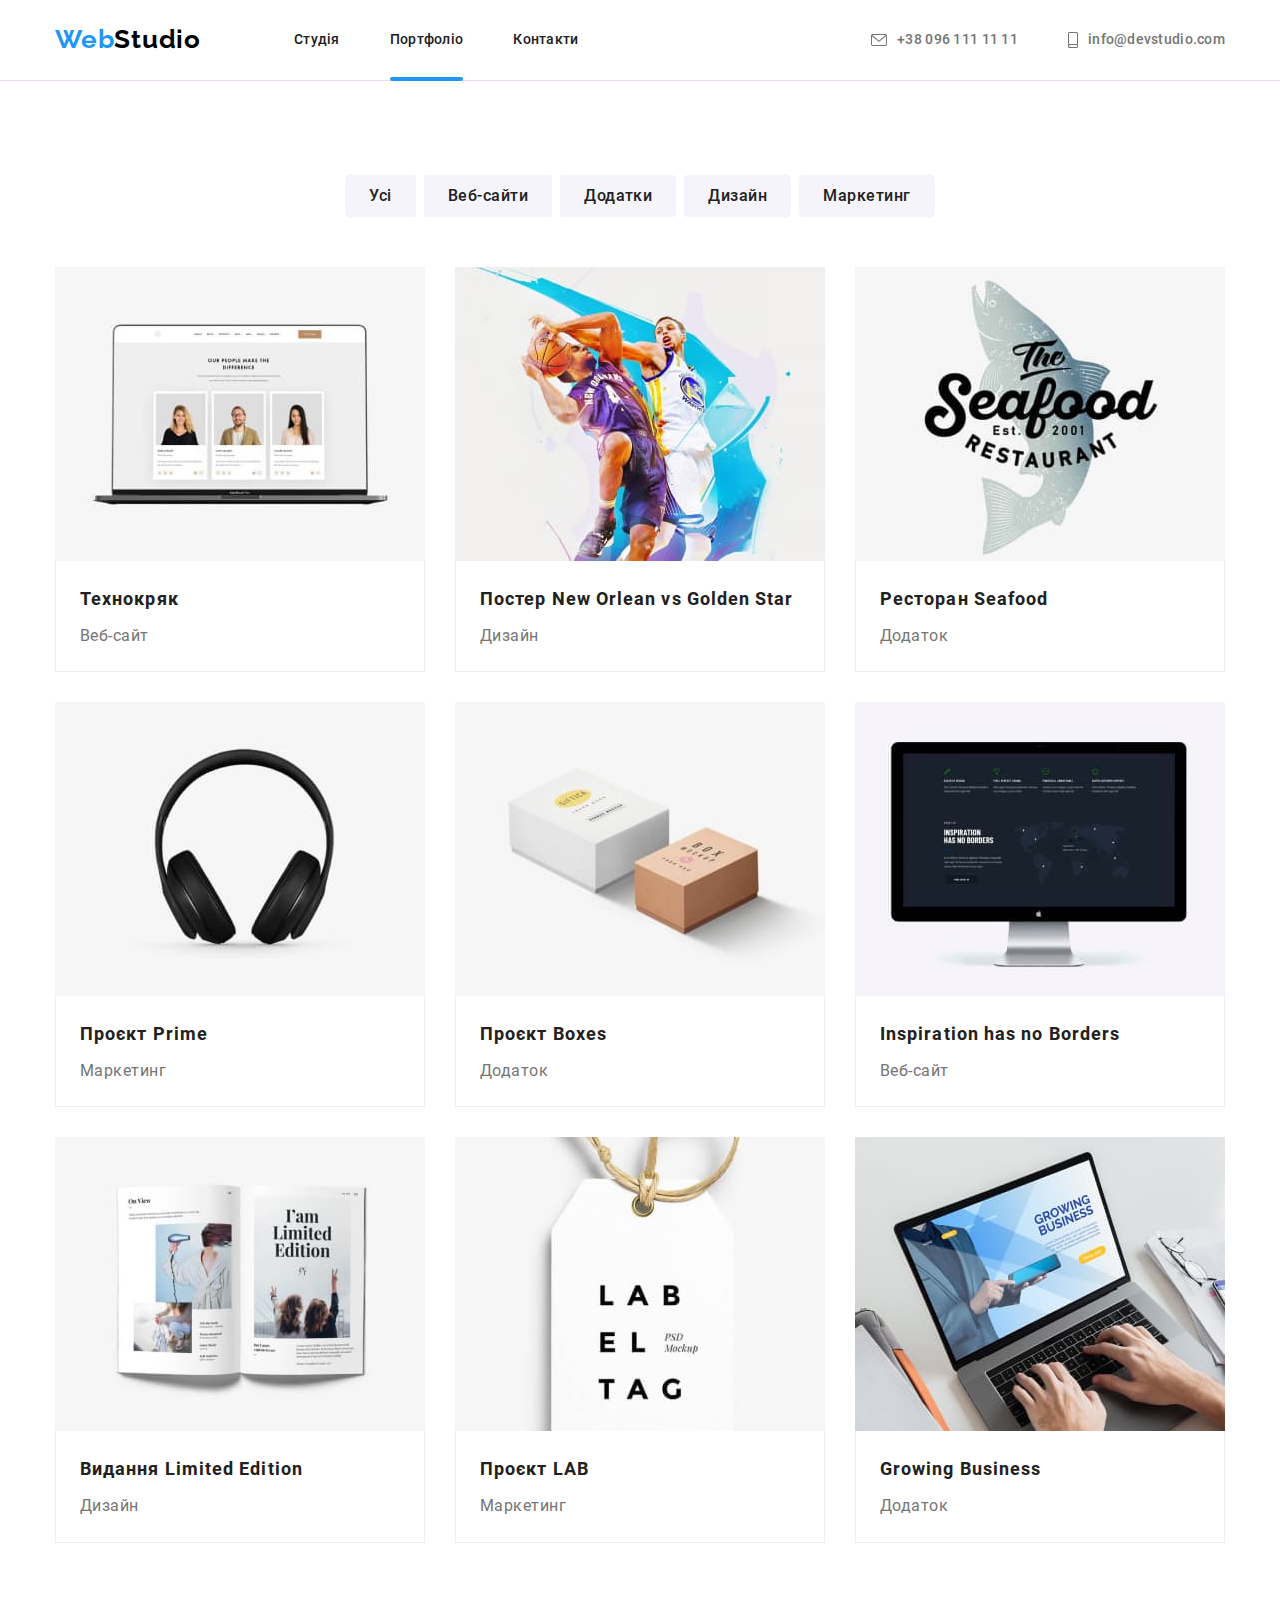
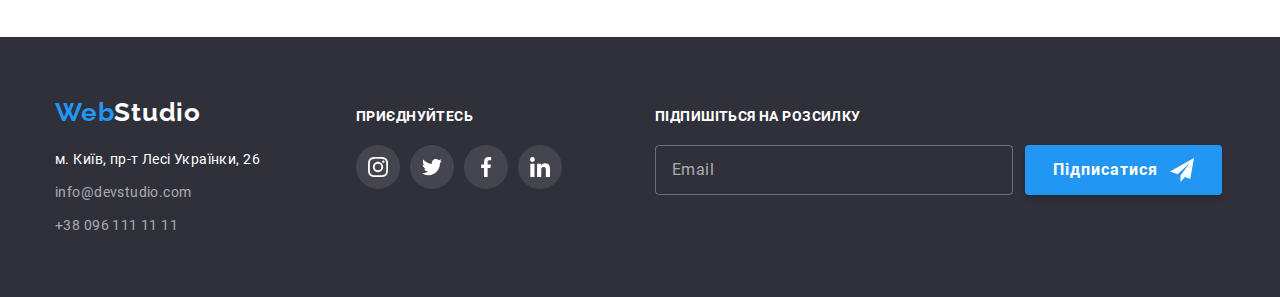
==== commit 79bb8257: "Current" ====
--- a/portfolio.html
+++ b/portfolio.html
@@ -21,10 +21,10 @@
           >
           <ul class="site-nav">
             <li class="site-nav__item">
-              <a class="site-nav__link site-nav__current" href="./index.html">Студія</a>
+              <a class="site-nav__link" href="./index.html">Студія</a>
             </li>
             <li class="site-nav__item">
-              <a class="site-nav__link" href="./portfolio.html">Портфоліо</a>
+              <a class="site-nav__link site-nav__current" href="./portfolio.html">Портфоліо</a>
             </li>
             <li class="site-nav__item"><a class="site-nav__link" href="#">Контакти</a></li>
           </ul>
